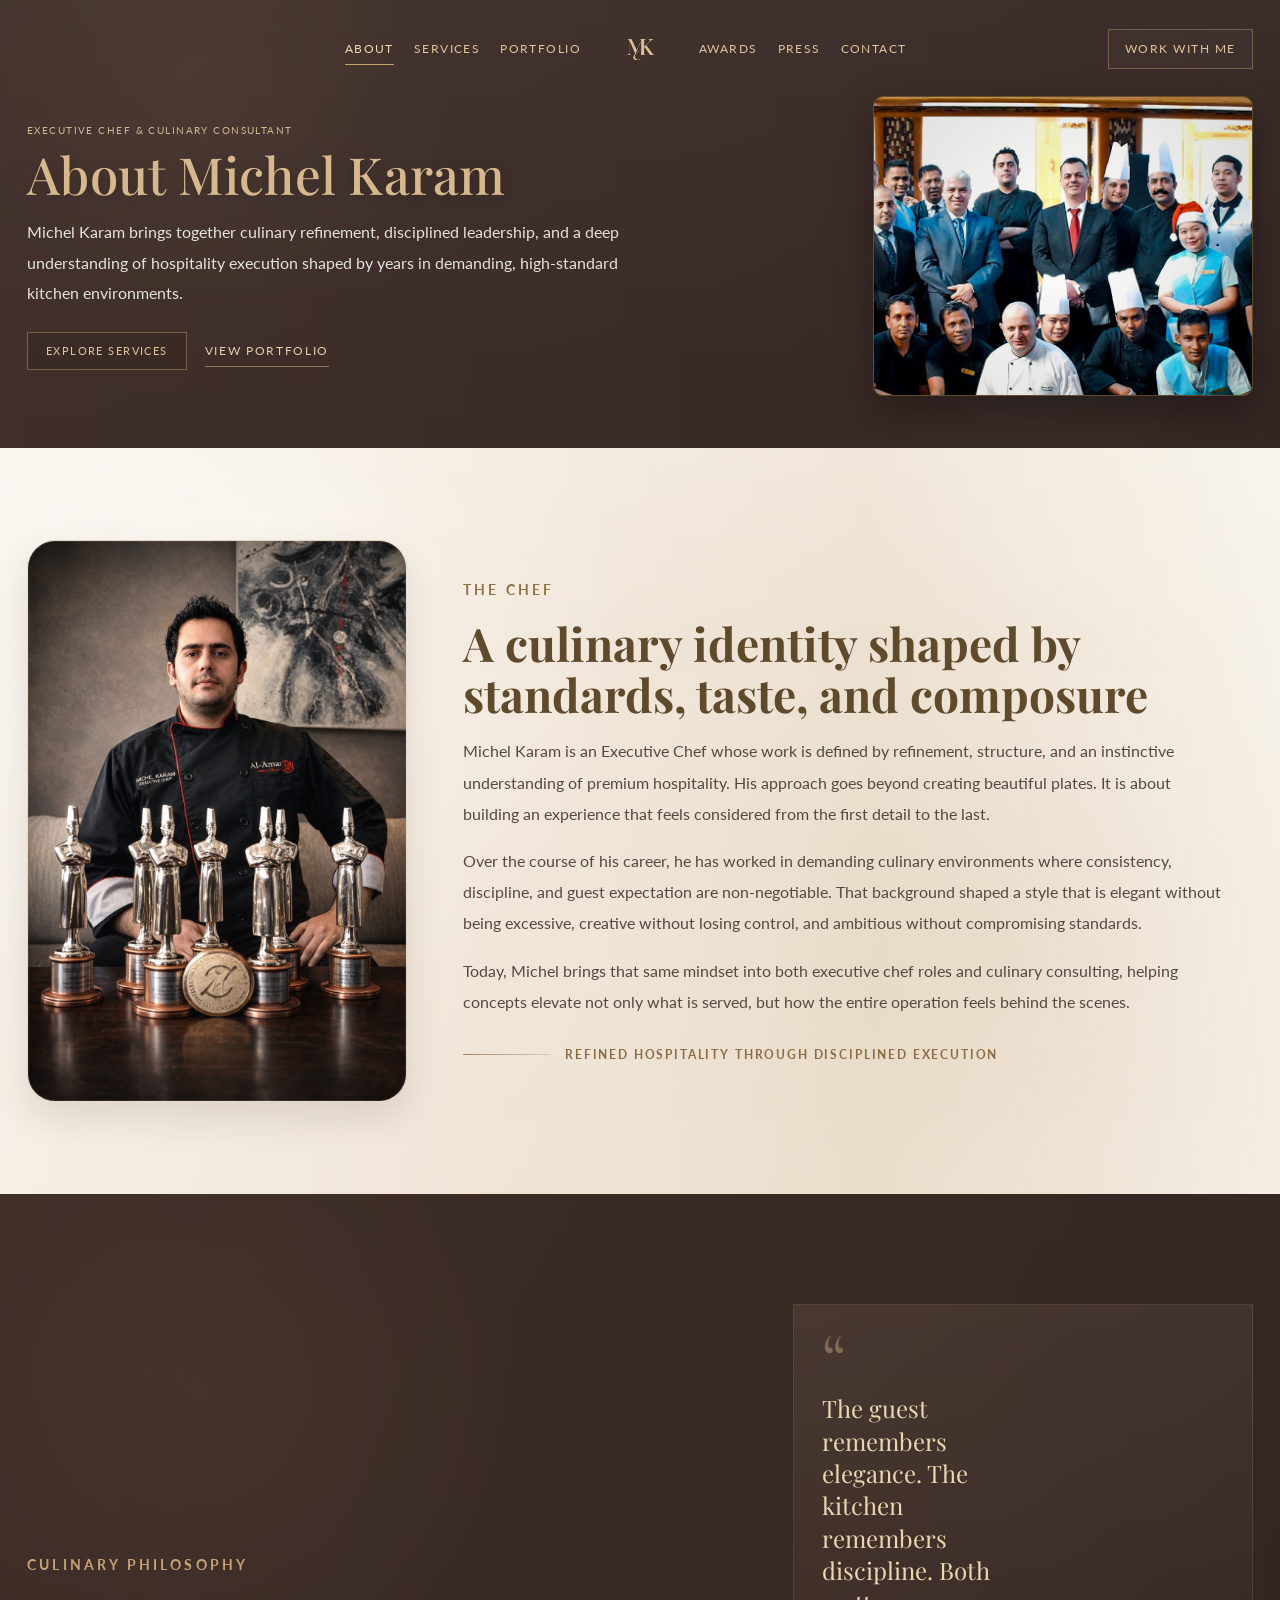
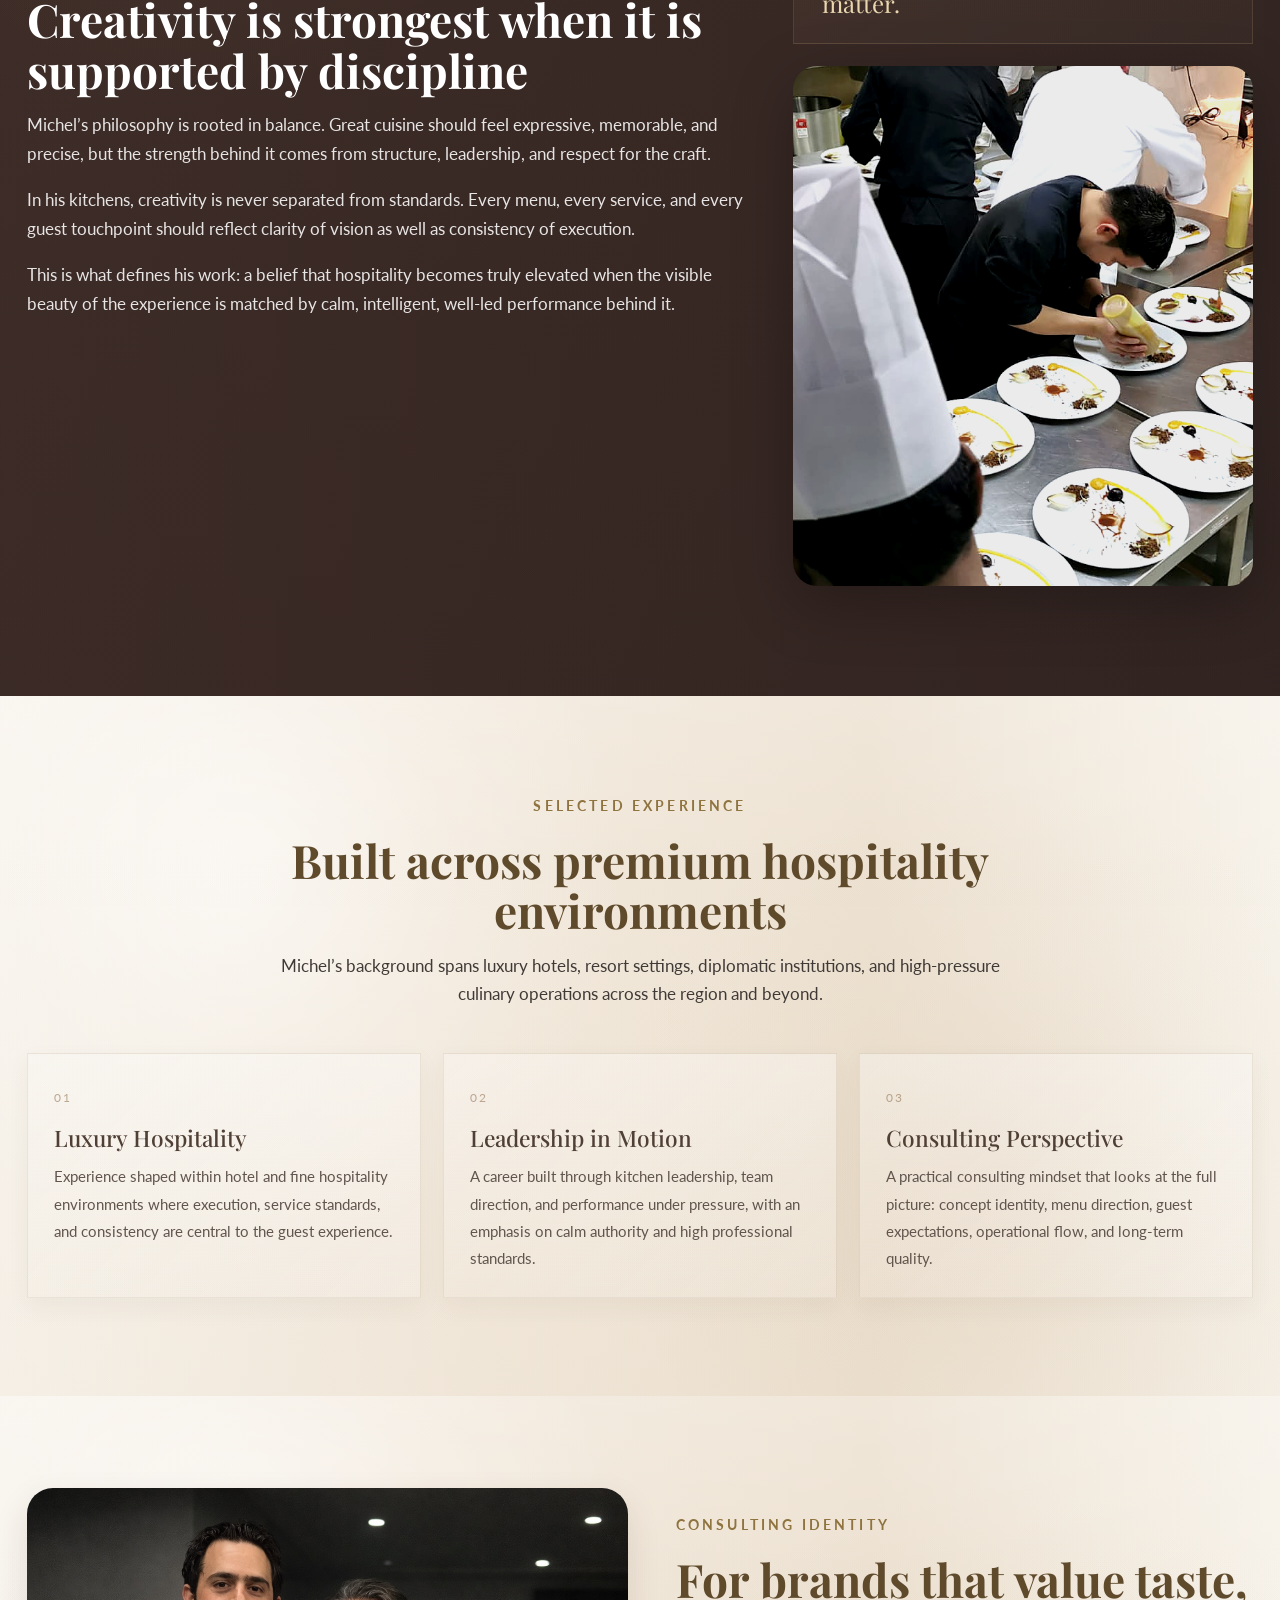
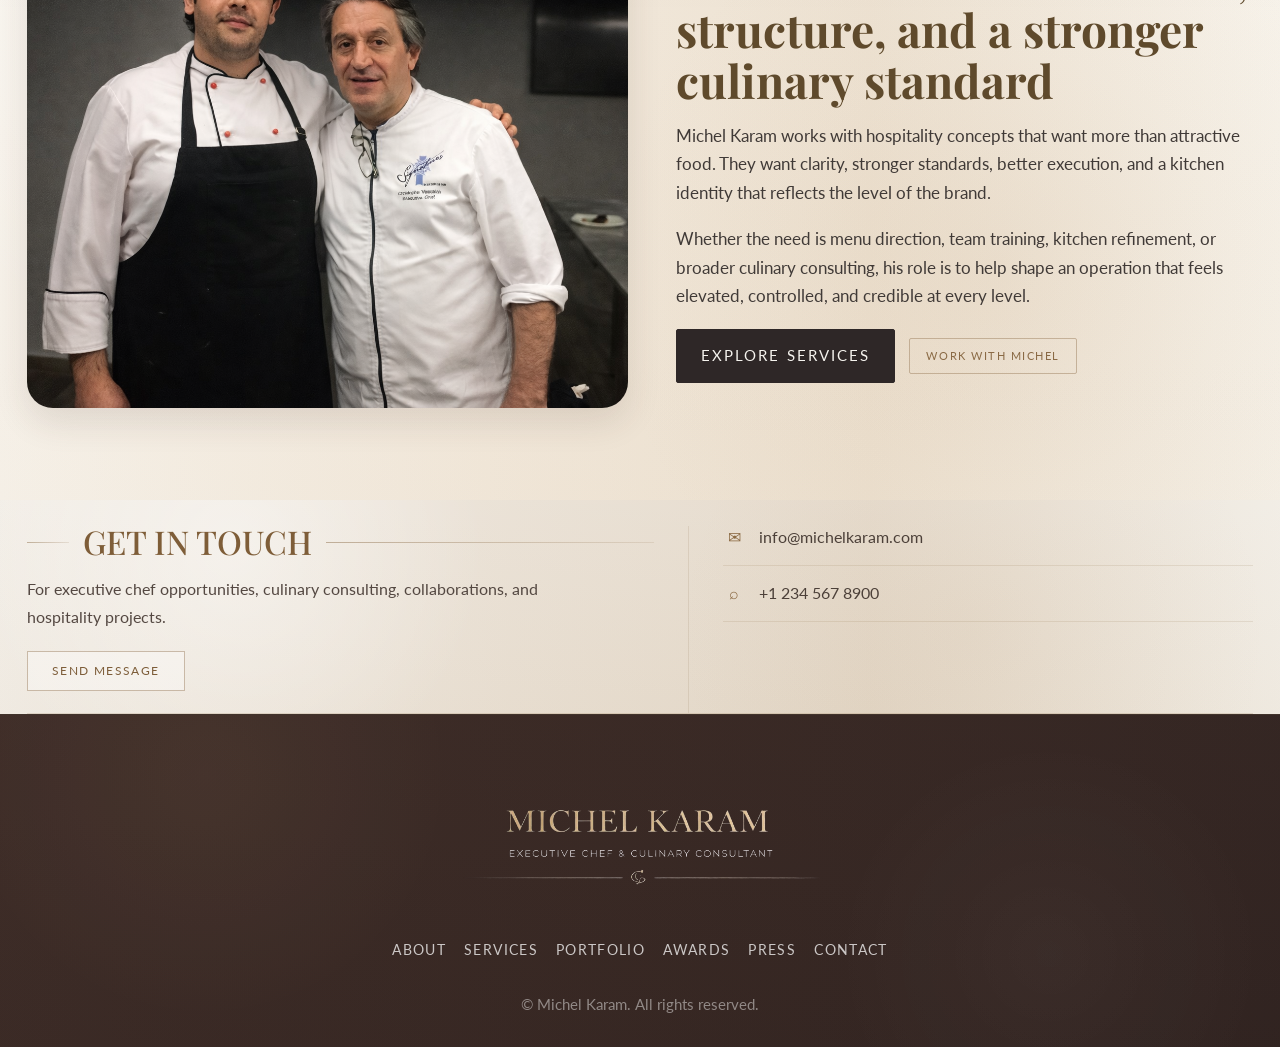
==== about.html @ 53104635 "Update about.html" ====
<!DOCTYPE html>
<html lang="en">
<head>
  <meta charset="UTF-8" />
  <meta name="viewport" content="width=device-width, initial-scale=1.0" />

  <title>About Michel Karam | Executive Chef & Culinary Consultant</title>
  <meta
    name="description"
    content="Discover Michel Karam’s culinary philosophy, leadership style, and consulting identity as an Executive Chef working across premium hospitality environments."
  />

  <!-- Fonts -->
  <link rel="preconnect" href="https://fonts.googleapis.com" />
  <link rel="preconnect" href="https://fonts.gstatic.com" crossorigin />
  <link
    href="https://fonts.googleapis.com/css2?family=Cormorant+Garamond:wght@400;500;600;700&family=Lato:wght@300;400;700&family=Playfair+Display:wght@500;600;700;800&display=swap"
    rel="stylesheet"
  />

  <link rel="stylesheet" href="style.css" />
</head>
<body>
  <section class="about-hero">
  <header class="hero-header">
    <div class="container hero-header-inner">

      <div class="hero-nav-center">
        <nav class="hero-nav hero-nav-left">
          <a href="about.html" aria-current="page">About</a>
          <a href="services.html">Services</a>
          <a href="portfolio.html">Portfolio</a>
        </nav>

        <a href="index.html" class="hero-brand">
          <img src="assets/Logo/mk-monogram.png" alt="Michel Karam">
        </a>

        <nav class="hero-nav hero-nav-right">
          <a href="awards.html">Awards</a>
          <a href="press.html">Press</a>
          <a href="contact.html">Contact</a>
        </nav>
      </div>

      <a href="contact.html" class="hero-top-cta">Work With Me</a>

    </div>
  </header>

  <div class="container about-hero-grid">

    <div class="about-hero-text">
      <p class="hero-kicker">Executive Chef & Culinary Consultant</p>

      <h1>About Michel Karam</h1>

      <p class="about-hero-description">
        Michel Karam brings together culinary refinement, disciplined leadership,
        and a deep understanding of hospitality execution shaped by years in
        demanding, high-standard kitchen environments.
      </p>

      <div class="about-hero-actions">
        <a href="services.html" class="hero-outline-btn">Explore Services</a>
        <a href="portfolio.html" class="hero-text-link">View Portfolio</a>
      </div>
    </div>

    <div class="about-hero-image">
      <img src="assets/Chef/michel-karam-culinary-brigade-leadership.png" alt="Michel Karam with culinary team">
    </div>

  </div>
</section>
  <main>
    <!-- STORY -->
    <section class="section section-paper about-story-section">
      <div class="container">
        <div class="about-story-grid">
          <div class="about-story-media reveal">
            <div class="about-story-image-frame">
              <img
                src="assets/Chef/michel-karam-executive-chef-awards-portrait.png"
                alt="Michel Karam portrait"
              />
            </div>
          </div>

          <div class="about-story-content reveal">
            <p class="eyebrow eyebrow-dark">The Chef</p>
            <h2 class="section-title section-title-dark">
              A culinary identity shaped by standards, taste, and composure
            </h2>

            <p class="about-story-text">
              Michel Karam is an Executive Chef whose work is defined by refinement,
              structure, and an instinctive understanding of premium hospitality.
              His approach goes beyond creating beautiful plates. It is about building
              an experience that feels considered from the first detail to the last.
            </p>

            <p class="about-story-text">
              Over the course of his career, he has worked in demanding culinary
              environments where consistency, discipline, and guest expectation are
              non-negotiable. That background shaped a style that is elegant without
              being excessive, creative without losing control, and ambitious without
              compromising standards.
            </p>

            <p class="about-story-text">
              Today, Michel brings that same mindset into both executive chef roles
              and culinary consulting, helping concepts elevate not only what is served,
              but how the entire operation feels behind the scenes.
            </p>

            <div class="about-story-signature">
              <span></span>
              <p>Refined hospitality through disciplined execution</p>
            </div>
          </div>
        </div>
      </div>
    </section>

    <!-- PHILOSOPHY -->
    <section class="section section-stone philosophy-section">
      <div class="container">
        <div class="philosophy-grid">
          <div class="philosophy-copy reveal">
            <p class="eyebrow">Culinary Philosophy</p>
            <h2 class="section-title">Creativity is strongest when it is supported by discipline</h2>

            <p class="section-text">
              Michel’s philosophy is rooted in balance. Great cuisine should feel expressive,
              memorable, and precise, but the strength behind it comes from structure,
              leadership, and respect for the craft.
            </p>

            <p class="section-text">
              In his kitchens, creativity is never separated from standards. Every menu,
              every service, and every guest touchpoint should reflect clarity of vision
              as well as consistency of execution.
            </p>

            <p class="section-text">
              This is what defines his work: a belief that hospitality becomes truly elevated
              when the visible beauty of the experience is matched by calm, intelligent,
              well-led performance behind it.
            </p>
          </div>

          <div class="philosophy-aside reveal">
            <div class="philosophy-quote-card">
              <p class="philosophy-quote-mark">“</p>
              <p class="philosophy-quote-text">
                The guest remembers elegance. The kitchen remembers discipline. Both matter.
              </p>
            </div>

            <div class="philosophy-image-stack">
              <div class="philosophy-image-large">
                <img
                  src="assets/Live_Stations/michel-karam-kitchen-plating-team.png"
                  alt="Michel Karam working in a professional kitchen"
                />
              </div>
            </div>
          </div>
        </div>
      </div>
    </section>

    <!-- SELECTED EXPERIENCE -->
    <section class="section section-paper strengths-section">
      <div class="container">
        <div class="section-heading center reveal">
          <p class="eyebrow eyebrow-dark">Selected Experience</p>
          <h2 class="section-title section-title-dark">Built across premium hospitality environments</h2>
          <p class="section-text section-text-dark strengths-intro">
            Michel’s background spans luxury hotels, resort settings, diplomatic institutions,
            and high-pressure culinary operations across the region and beyond.
          </p>
        </div>

        <div class="strengths-grid">
          <article class="strength-card reveal">
            <span class="strength-number">01</span>
            <h3>Luxury Hospitality</h3>
            <p>
              Experience shaped within hotel and fine hospitality environments where execution,
              service standards, and consistency are central to the guest experience.
            </p>
          </article>

          <article class="strength-card reveal">
            <span class="strength-number">02</span>
            <h3>Leadership in Motion</h3>
            <p>
              A career built through kitchen leadership, team direction, and performance under
              pressure, with an emphasis on calm authority and high professional standards.
            </p>
          </article>

          <article class="strength-card reveal">
            <span class="strength-number">03</span>
            <h3>Consulting Perspective</h3>
            <p>
              A practical consulting mindset that looks at the full picture: concept identity,
              menu direction, guest expectations, operational flow, and long-term quality.
            </p>
          </article>
        </div>
      </div>
    </section>

    <!-- CLOSING -->
    <section class="section section-paper about-closing-section">
      <div class="container">
        <div class="about-closing-grid">
          <div class="about-closing-image reveal">
            <img
              src="assets/Chef/michel-karam-chef-collaboration-kitchen.png"
              alt="Michel Karam in a professional kitchen environment"
            />
          </div>

          <div class="about-closing-copy reveal">
            <p class="eyebrow eyebrow-dark">Consulting Identity</p>
            <h2 class="section-title section-title-dark">
              For brands that value taste, structure, and a stronger culinary standard
            </h2>

            <p class="section-text section-text-dark">
              Michel Karam works with hospitality concepts that want more than attractive food.
              They want clarity, stronger standards, better execution, and a kitchen identity
              that reflects the level of the brand.
            </p>

            <p class="section-text section-text-dark">
              Whether the need is menu direction, team training, kitchen refinement, or broader
              culinary consulting, his role is to help shape an operation that feels elevated,
              controlled, and credible at every level.
            </p>

            <div class="about-closing-actions">
              <a href="services.html" class="btn btn-dark">Explore Services</a>
              <a href="contact.html" class="btn btn-light-outline">Work With Michel</a>
            </div>
          </div>
        </div>
      </div>
    </section>

    <!-- CONTACT BAND -->
    <section class="section contact-mockup-band">
      <div class="container">
        <div class="contact-mockup-panel">
          <div class="contact-mockup-top">
            <div class="contact-mockup-left reveal">
              <div class="contact-mockup-heading">
                <span class="contact-mockup-line short"></span>
                <h2>Get in Touch</h2>
                <span class="contact-mockup-line long"></span>
              </div>

              <p class="contact-mockup-text">
                For executive chef opportunities, culinary consulting, collaborations,
                and hospitality projects.
              </p>

              <a href="contact.html" class="contact-mockup-button">Send Message</a>
            </div>

            <div class="contact-mockup-right reveal">
              <div class="contact-mockup-info-row">
                <span class="contact-mockup-icon">✉</span>
                <a href="mailto:info@michelkaram.com">info@michelkaram.com</a>
              </div>

              <div class="contact-mockup-info-row">
                <span class="contact-mockup-icon">⌕</span>
                <a href="tel:+12345678900">+1 234 567 8900</a>
              </div>
            </div>
          </div>
        </div>
      </div>
    </section>
  </main>

  <footer class="site-footer">
    <div class="container footer-inner">
      <div class="footer-brand">
        <img src="assets/Logo/michel-karam-hero-logo.png" alt="Michel Karam logo" />
      </div>

      <div class="footer-links">
        <a href="about.html">About</a>
        <a href="services.html">Services</a>
        <a href="portfolio.html">Portfolio</a>
        <a href="awards.html">Awards</a>
        <a href="press.html">Press</a>
        <a href="contact.html">Contact</a>
      </div>

      <p class="footer-copy">© Michel Karam. All rights reserved.</p>
    </div>
  </footer>

  <script src="script.js"></script>
</body>
</html>
---- style.css ----
:root {
  --charcoal: #2d2321;
  --charcoal-2: #372a27;
  --charcoal-3: #41312d;
  --gold: #c8a172;
  --gold-deep: #b58c5d;
  --gold-soft: rgba(200, 161, 114, 0.16);
  --ivory: #f5f3ee;
  --ivory-deep: #ece7de;
  --ivory-warm: #efe6d8;
  --ivory-shadow: #e3d6c3;
  --text-light: rgba(255, 255, 255, 0.88);
  --text-muted: rgba(255, 255, 255, 0.68);
  --text-dark: #403a37;
  --text-dark-soft: #5f524b;
  --line-light: rgba(255, 255, 255, 0.12);
  --line-dark: rgba(40, 32, 28, 0.12);

  --font-heading: "Playfair Display", serif;
  --font-body: "Lato", sans-serif;
  --font-accent: "Cormorant Garamond", serif;

  --container: 1240px;
  --radius-lg: 30px;
  --radius-md: 20px;
  --radius-sm: 12px;

  --shadow-soft: 0 12px 34px rgba(0, 0, 0, 0.16);
  --shadow-deep: 0 18px 60px rgba(0, 0, 0, 0.28);

  --transition: 0.32s ease;
}

* {
  margin: 0;
  padding: 0;
  box-sizing: border-box;
}

html {
  scroll-behavior: smooth;
}

body {
  background: var(--charcoal);
  color: #fff;
  font-family: var(--font-body);
  line-height: 1.7;
  overflow-x: hidden;
}

img {
  display: block;
  max-width: 100%;
}

a {
  text-decoration: none;
  color: inherit;
}

button,
input,
textarea {
  font: inherit;
}

.container {
  width: min(100% - 54px, var(--container));
  margin: 0 auto;
}

/* ---------- HERO ---------- */

.hero-shell {
  position: relative;
  height: 405px;
  min-height: 405px;
  max-height: 405px;
  overflow: hidden;
  background:
    linear-gradient(
      180deg,
      rgba(74, 55, 49, 0.14) 0%,
      rgba(45, 33, 31, 0.10) 100%
    ),
    linear-gradient(
      90deg,
      rgba(65, 46, 40, 0.78) 0%,
      rgba(58, 41, 36, 0.82) 50%,
      rgba(50, 36, 33, 0.86) 100%
    ),
    url("assets/Backgrounds/stone-texture.jpg") center/cover no-repeat;
}

.hero-shell::before {
  content: "";
  position: absolute;
  inset: 0;
  background:
    radial-gradient(circle at 16% 18%, rgba(200, 161, 114, 0.06), transparent 22%),
    radial-gradient(circle at 82% 72%, rgba(255, 255, 255, 0.03), transparent 20%);
  mix-blend-mode: screen;
  pointer-events: none;
  z-index: 0;
}

.hero-shell-overlay {
  position: absolute;
  inset: 0;
  z-index: 2;
  background:
    linear-gradient(
      90deg,
      rgba(45, 33, 31, 0.26) 0%,
      rgba(45, 33, 31, 0.18) 22%,
      rgba(45, 33, 31, 0.10) 42%,
      rgba(45, 33, 31, 0.04) 68%,
      rgba(45, 33, 31, 0) 100%
    );
  pointer-events: none;
}
.hero-header {
  position: relative;
  z-index: 5;
  padding-top: 10px;
}

.hero-header-inner {
  position: relative;
  min-height: 58px;
  display: flex;
  align-items: center;
  justify-content: center;
}

.hero-nav-center {
  display: grid;
  grid-template-columns: 1fr auto 1fr;
  align-items: center;
  gap: 24px;
  width: min(100%, 690px);
  margin: 0 auto;
}

.hero-nav {
  display: flex;
  align-items: center;
  gap: 20px;
}

.hero-nav-left {
  justify-content: flex-end;
}

.hero-nav-right {
  justify-content: flex-start;
}

.hero-nav a {
  color: #e1c39a;
  text-transform: uppercase;
  letter-spacing: 0.12em;
  font-size: 0.74rem;
  position: relative;
  transition: var(--transition);
  white-space: nowrap;
}

.hero-nav a::after {
  content: "";
  position: absolute;
  left: 0;
  bottom: -6px;
  width: 0;
  height: 1px;
  background: var(--gold);
  transition: var(--transition);
}

.hero-nav a:hover {
  color: #f0d8b0;
}

.hero-nav a:hover::after {
  width: 100%;
}

.hero-brand {
  width: 70px;
  display: flex;
  align-items: center;
  justify-content: center;
}

.hero-brand img {
  max-height: 47px;
  width: auto;
  object-fit: contain;
  filter: brightness(1.06);
}

.hero-top-cta {
  position: absolute;
  right: 0;
  top: 50%;
  transform: translateY(-50%);
  color: #e1c39a;
  border: 1px solid rgba(200, 161, 114, 0.42);
  padding: 9px 16px;
  text-transform: uppercase;
  letter-spacing: 0.13em;
  font-size: 0.74rem;
  transition: var(--transition);
  background: rgba(255, 255, 255, 0.02);
}

.hero-top-cta:hover {
  background: rgba(200, 161, 114, 0.08);
  border-color: rgba(200, 161, 114, 0.72);
}

.hero-mobile-toggle {
  display: none;
  position: absolute;
  right: 0;
  top: 50%;
  transform: translateY(-50%);
  flex-direction: column;
  gap: 5px;
  background: transparent;
  border: 0;
  cursor: pointer;
}

.hero-mobile-toggle span {
  width: 26px;
  height: 2px;
  background: var(--ivory);
  display: block;
  transition: var(--transition);
}

.mobile-hero-nav {
  display: none;
}

.hero-stage {
  position: relative;
  z-index: 4;
  height: calc(405px - 68px);
  display: grid;
  grid-template-columns: 44% 56%;
  align-items: center;
  gap: 0;
}

.hero-text-block {
  max-width: 450px;
  align-self: center;
  position: relative;
  z-index: 5;
  margin-top: -4px;
}

.hero-kicker {
  color: rgba(225, 195, 154, 0.92);
  text-transform: uppercase;
  letter-spacing: 0.14em;
  font-size: 0.64rem;
  margin-bottom: 10px;
}

.hero-text-block h1 {
  font-family: var(--font-heading);
  font-weight: 500;
  font-size: clamp(2rem, 2.65vw, 3.12rem);
  line-height: 1.03;
  letter-spacing: 0.005em;
  color: #d6b88c;
  margin-bottom: 20px;
  text-shadow: 0 2px 12px rgba(0, 0, 0, 0.18);
}

.hero-outline-btn {
  display: inline-flex;
  align-items: center;
  justify-content: center;
  min-height: 38px;
  padding: 0 18px;
  border: 1px solid rgba(200, 161, 114, 0.45);
  color: #e1c39a;
  background: rgba(24, 20, 20, 0.12);
  text-transform: uppercase;
  letter-spacing: 0.13em;
  font-size: 0.68rem;
  transition: var(--transition);
}

.hero-outline-btn:hover {
  background: rgba(200, 161, 114, 0.08);
  border-color: rgba(200, 161, 114, 0.72);
  transform: translateY(-1px);
}

.hero-image-side {
  position: relative;
  height: 100%;
  overflow: hidden;
  z-index: 1;
  background: transparent;
}

.hero-figure {
  position: absolute;
  right: -10px;
  bottom: -6px;
  width: 100%;
  height: 100%;
  background: url("assets/Chef/michel-karam-culinary-demonstration.png") no-repeat right bottom / auto 86%;
  filter: saturate(0.82) brightness(0.90) contrast(1.02);
  z-index: 1;
}

.hero-figure::before {
  content: "";
  position: absolute;
  inset: 0;
  background: url("assets/Backgrounds/stone-texture.jpg") center/cover no-repeat;
  opacity: 0.08;
  mix-blend-mode: soft-light;
  pointer-events: none;
}

.hero-figure::after {
  content: "";
  position: absolute;
  inset: 0;
  background: radial-gradient(circle at 70% 20%, rgba(255, 222, 178, 0.03), transparent 14%);
  pointer-events: none;
}

/* ---------- SHARED SECTION BACKGROUNDS ---------- */

.section-stone,
.site-footer {
  background:
    linear-gradient(
      180deg,
      rgba(74, 55, 49, 0.14) 0%,
      rgba(45, 33, 31, 0.10) 100%
    ),
    linear-gradient(
      90deg,
      rgba(65, 46, 40, 0.78) 0%,
      rgba(58, 41, 36, 0.82) 50%,
      rgba(50, 36, 33, 0.86) 100%
    ),
    url("assets/Backgrounds/stone-texture.jpg") center/cover no-repeat;
  position: relative;
  background-repeat: no-repeat;
}

.section-stone::before,
.site-footer::before {
  content: "";
  position: absolute;
  inset: 0;
  background:
    radial-gradient(circle at 16% 18%, rgba(200, 161, 114, 0.06), transparent 22%),
    radial-gradient(circle at 82% 72%, rgba(255, 255, 255, 0.03), transparent 20%);
  mix-blend-mode: screen;
  pointer-events: none;
}

.section-paper {
  position: relative;
  color: var(--charcoal);
  background:
    linear-gradient(
      90deg,
      #f7f2ea 0%,
      #f1e7d9 38%,
      #ece0cf 68%,
      #f6f1e8 100%
    );
}

.section-paper::before {
  content: "";
  position: absolute;
  inset: 0;
  pointer-events: none;
  background:
    radial-gradient(circle at 18% 24%, rgba(255,255,255,0.55) 0%, rgba(255,255,255,0.18) 18%, transparent 34%),
    radial-gradient(circle at 78% 68%, rgba(181,140,93,0.10) 0%, rgba(181,140,93,0.03) 20%, transparent 36%),
    linear-gradient(
      180deg,
      rgba(255,255,255,0.22) 0%,
      rgba(255,255,255,0.08) 24%,
      rgba(227,214,195,0.10) 100%
    );
  z-index: 0;
}

.section-paper::after {
  content: "";
  position: absolute;
  inset: 0;
  pointer-events: none;
  z-index: 0;
  opacity: 0.35;
  background-image:
    radial-gradient(rgba(120, 96, 70, 0.10) 0.55px, transparent 0.7px),
    radial-gradient(rgba(255,255,255,0.22) 0.45px, transparent 0.6px),
    linear-gradient(rgba(255,255,255,0.04), rgba(255,255,255,0.02));
  background-size:
    8px 8px,
    13px 13px,
    100% 100%;
  background-position:
    0 0,
    4px 5px,
    0 0;
  mix-blend-mode: multiply;
}

/* ---------- GENERAL SECTION STYLES ---------- */

.section {
  padding: 110px 0;
  position: relative;
}

.section > .container {
  position: relative;
  z-index: 1;
}

.section-heading {
  max-width: 900px;
  margin-bottom: 44px;
}

.section-heading.center {
  text-align: center;
  margin-inline: auto;
}

.eyebrow,
.eyebrow-dark {
  font-size: 0.9rem;
  text-transform: uppercase;
  letter-spacing: 0.22em;
  margin-bottom: 16px;
  font-weight: 700;
}

.eyebrow {
  color: var(--gold);
}

.eyebrow-dark {
  color: #8f7440;
}

.section-title {
  font-family: var(--font-heading);
  font-size: clamp(2.1rem, 3.6vw, 3.7rem);
  line-height: 1.1;
  margin-bottom: 16px;
}

.section-title-dark {
  color: #5f4a2c;
}

.section-text {
  font-size: 1.05rem;
  color: var(--text-light);
  margin-bottom: 18px;
}

.section-text-dark {
  color: var(--text-dark);
}

/* ---------- ABOUT PREVIEW ---------- */

.about-preview-section {
  padding-top: 34px;
  padding-bottom: 34px;
}

.about-preview-wrap {
  display: grid;
  grid-template-columns: 190px minmax(0, 1fr) 180px;
  align-items: center;
  gap: 28px;
  min-height: 210px;
}

.about-preview-image {
  display: flex;
  justify-content: center;
  align-items: center;
}

.portrait-circle {
  width: 150px;
  height: 150px;
  border-radius: 50%;
  overflow: hidden;
  border: 3px solid rgba(181, 140, 93, 0.45);
  box-shadow: 0 8px 24px rgba(77, 55, 47, 0.08);
  background: #d8c6af;
}

.portrait-circle img {
  width: 100%;
  height: 100%;
  object-fit: cover;
}

.about-preview-content {
  max-width: 100%;
}

.about-preview-content .eyebrow {
  display: none;
}

.about-title {
  font-family: var(--font-heading);
  font-weight: 500;
  font-size: 2rem;
  line-height: 1.08;
  color: #8e6a3f;
  margin-bottom: 14px;
}

.about-copy {
  max-width: 640px;
  color: var(--text-dark-soft);
  font-size: 0.95rem;
  line-height: 1.9;
  margin-bottom: 8px;
}

.about-preview-bottom {
  margin-top: 18px;
}

.about-preview-accent {
  display: flex;
  align-items: flex-end;
  justify-content: center;
  min-height: 100%;
}

.about-signature-line {
  position: relative;
  width: 130px;
  height: 52px;
}

.about-signature-line::before,
.about-signature-line::after {
  content: "";
  position: absolute;
  left: 0;
  right: 0;
  border-bottom: 2px solid rgba(181, 140, 93, 0.7);
  border-radius: 50%;
}

.about-signature-line::before {
  top: 18px;
  transform: rotate(-8deg);
}

.about-signature-line::after {
  top: 26px;
  width: 80%;
  left: 20%;
  transform: rotate(4deg);
}

/* ---------- BUTTONS ---------- */

.btn {
  display: inline-flex;
  align-items: center;
  justify-content: center;
  min-height: 54px;
  padding: 0 24px;
  border-radius: 2px;
  font-size: 0.94rem;
  text-transform: uppercase;
  letter-spacing: 0.14em;
  transition: var(--transition);
  border: 1px solid transparent;
}

.btn-gold {
  background: transparent;
  border-color: rgba(200, 161, 114, 0.6);
  color: #ecd8ae;
}

.btn-gold:hover {
  background: rgba(200, 161, 114, 0.1);
  transform: translateY(-2px);
}

.btn-dark {
  background: #2e2727;
  color: var(--ivory);
  border-color: #2e2727;
}

.btn-dark:hover {
  background: #3a3232;
}

.btn-light-outline {
  min-height: 36px;
  padding: 0 16px;
  background: transparent;
  color: #8a6a45;
  border-color: rgba(138, 106, 69, 0.4);
  font-size: 0.68rem;
  letter-spacing: 0.14em;
}

.btn-light-outline:hover {
  background: rgba(123, 96, 48, 0.06);
}

/* ---------- SERVICES SHOWCASE ---------- */

.services-showcase {
  padding-top: 38px;
  padding-bottom: 38px;
}

.services-heading {
  display: grid;
  grid-template-columns: 1fr auto 1fr;
  align-items: center;
  gap: 22px;
  margin-bottom: 26px;
}

.services-heading h2 {
  font-family: var(--font-heading);
  font-weight: 500;
  font-size: 2rem;
  line-height: 1;
  color: #d4b184;
  text-align: center;
}

.services-line {
  height: 1px;
  background: linear-gradient(
    90deg,
    rgba(200, 161, 114, 0) 0%,
    rgba(200, 161, 114, 0.38) 28%,
    rgba(200, 161, 114, 0.18) 100%
  );
}

.services-heading .services-line:last-child {
  background: linear-gradient(
    90deg,
    rgba(200, 161, 114, 0.18) 0%,
    rgba(200, 161, 114, 0.38) 72%,
    rgba(200, 161, 114, 0) 100%
  );
}

.services-showcase-grid {
  display: grid;
  grid-template-columns: repeat(4, 1fr);
  gap: 0;
  align-items: stretch;
}

.service-showcase-card {
  padding: 18px 24px 12px;
  text-align: center;
  position: relative;
}

.service-showcase-card:not(:last-child)::after {
  content: "";
  position: absolute;
  top: 8px;
  right: 0;
  width: 1px;
  height: calc(100% - 16px);
  background: linear-gradient(
    180deg,
    rgba(200, 161, 114, 0) 0%,
    rgba(200, 161, 114, 0.24) 20%,
    rgba(200, 161, 114, 0.24) 80%,
    rgba(200, 161, 114, 0) 100%
  );
}

.service-showcase-icon {
  font-size: 2rem;
  line-height: 1;
  color: #d8b688;
  margin-bottom: 14px;
  font-family: var(--font-accent);
}

.service-showcase-card h3 {
  font-family: var(--font-heading);
  font-weight: 500;
  font-size: 1.1rem;
  line-height: 1.2;
  color: #dec094;
  text-transform: uppercase;
  letter-spacing: 0.03em;
  margin-bottom: 10px;
}

.service-showcase-card p {
  max-width: 235px;
  margin: 0 auto;
  color: rgba(245, 236, 224, 0.86);
  font-size: 0.9rem;
  line-height: 1.55;
}

/* ---------- HIGHLIGHTS SHOWCASE ---------- */

.highlights-showcase {
  padding-top: 34px;
  padding-bottom: 34px;
}

.highlights-heading {
  display: grid;
  grid-template-columns: 1fr auto 1fr;
  align-items: center;
  gap: 22px;
  margin-bottom: 22px;
}

.highlights-heading h2 {
  font-family: var(--font-heading);
  font-weight: 500;
  font-size: 2.05rem;
  line-height: 1;
  color: #4e3d34;
  text-align: center;
}

.highlights-line {
  height: 1px;
  background: linear-gradient(
    90deg,
    rgba(138, 106, 69, 0) 0%,
    rgba(138, 106, 69, 0.32) 30%,
    rgba(138, 106, 69, 0.14) 100%
  );
}

.highlights-heading .highlights-line:last-child {
  background: linear-gradient(
    90deg,
    rgba(138, 106, 69, 0.14) 0%,
    rgba(138, 106, 69, 0.32) 70%,
    rgba(138, 106, 69, 0) 100%
  );
}

.highlights-grid {
  display: grid;
  grid-template-columns: repeat(3, 1fr);
  gap: 18px;
  align-items: stretch;
}

.highlight-card {
  display: block;
  overflow: hidden;
  background: rgba(255, 255, 255, 0.35);
  box-shadow: 0 3px 10px rgba(77, 55, 47, 0.06);
  transition: transform 0.28s ease;
}

.highlight-card:hover {
  transform: translateY(-2px);
}

.highlight-card img {
  width: 100%;
  height: 170px;
  object-fit: cover;
  display: block;
}

.highlights-cta {
  margin-top: 12px;
  display: flex;
  justify-content: center;
}

.highlights-cta .btn-dark {
  min-height: 40px;
  padding: 0 34px;
  background: #3a2f2d;
  border-color: #3a2f2d;
  color: #ecd8ae;
  letter-spacing: 0.16em;
  font-size: 0.72rem;
}

.highlights-cta .btn-dark:hover {
  background: #4a3a35;
  border-color: #4a3a35;
}

/* ---------- RECOGNITION SHOWCASE ---------- */

.recognition-showcase {
  padding-top: 30px;
  padding-bottom: 34px;
}

.recognition-showcase-heading {
  display: grid;
  grid-template-columns: 1fr auto 1fr;
  align-items: center;
  gap: 22px;
  margin: 0 auto 18px;
  text-align: center;
}

.recognition-showcase-heading h2 {
  font-family: var(--font-heading);
  font-weight: 500;
  font-size: 2.05rem;
  line-height: 1;
  color: #e0c194;
  text-align: center;
}

.recognition-line {
  height: 1px;
  background: linear-gradient(
    90deg,
    rgba(200, 161, 114, 0) 0%,
    rgba(200, 161, 114, 0.32) 30%,
    rgba(200, 161, 114, 0.14) 100%
  );
}

.recognition-showcase-heading .recognition-line:last-child {
  background: linear-gradient(
    90deg,
    rgba(200, 161, 114, 0.14) 0%,
    rgba(200, 161, 114, 0.32) 70%,
    rgba(200, 161, 114, 0) 100%
  );
}

.recognition-showcase-grid {
  display: grid;
  grid-template-columns: repeat(2, 1fr);
  gap: 18px;
  align-items: stretch;
}

.recognition-showcase-card {
  position: relative;
  min-height: 190px;
  padding: 26px 24px 22px;
  background:
    linear-gradient(
      180deg,
      rgba(255, 255, 255, 0.045) 0%,
      rgba(255, 255, 255, 0.015) 100%
    ),
    linear-gradient(
      135deg,
      rgba(200, 161, 114, 0.05) 0%,
      rgba(200, 161, 114, 0.015) 100%
    );
  border: 1px solid rgba(200, 161, 114, 0.16);
  display: flex;
  flex-direction: column;
  justify-content: space-between;
  overflow: hidden;
}

.recognition-showcase-card::before {
  content: "";
  position: absolute;
  inset: 0;
  background:
    radial-gradient(circle at 18% 18%, rgba(255,255,255,0.035), transparent 24%),
    linear-gradient(
      180deg,
      rgba(200,161,114,0.03) 0%,
      rgba(200,161,114,0) 42%
    );
  pointer-events: none;
}

.recognition-label {
  position: relative;
  z-index: 1;
  color: #d4b184;
  text-transform: uppercase;
  letter-spacing: 0.18em;
  font-size: 0.76rem;
  margin-bottom: 12px;
}

.recognition-showcase-card h3 {
  position: relative;
  z-index: 1;
  font-family: var(--font-heading);
  font-weight: 500;
  font-size: 1.42rem;
  line-height: 1.26;
  color: #ead7b0;
  max-width: 17ch;
  margin-bottom: 20px;
}

.recognition-button {
  position: relative;
  z-index: 1;
  display: inline-flex;
  align-items: center;
  justify-content: center;
  min-height: 40px;
  padding: 0 18px;
  width: fit-content;
  border: 1px solid rgba(200, 161, 114, 0.34);
  color: #ecd8ae;
  background: rgba(24, 20, 20, 0.14);
  text-transform: uppercase;
  letter-spacing: 0.14em;
  font-size: 0.68rem;
  transition: var(--transition);
}

.recognition-button:hover {
  background: rgba(200, 161, 114, 0.08);
  border-color: rgba(200, 161, 114, 0.62);
  transform: translateY(-1px);
}

/* ---------- CONTACT MOCKUP BAND ---------- */

.contact-mockup-band {
  padding-top: 0;
  padding-bottom: 0;
  background:
    linear-gradient(
      90deg,
      rgba(247, 242, 234, 0.97) 0%,
      rgba(241, 231, 217, 0.95) 40%,
      rgba(236, 224, 207, 0.95) 68%,
      rgba(246, 241, 232, 0.97) 100%
    );
  position: relative;
}

.contact-mockup-band::before {
  content: "";
  position: absolute;
  inset: 0;
  background:
    radial-gradient(circle at 18% 22%, rgba(255,255,255,0.42), transparent 24%),
    radial-gradient(circle at 76% 62%, rgba(181,140,93,0.08), transparent 30%),
    linear-gradient(
      180deg,
      rgba(255,255,255,0.14) 0%,
      rgba(227,214,195,0.08) 100%
    );
  pointer-events: none;
}

.contact-mockup-band::after {
  content: "";
  position: absolute;
  inset: 0;
  pointer-events: none;
  opacity: 0.22;
  background-image:
    radial-gradient(rgba(120, 96, 70, 0.10) 0.55px, transparent 0.7px),
    radial-gradient(rgba(255,255,255,0.18) 0.45px, transparent 0.6px);
  background-size: 8px 8px, 13px 13px;
  background-position: 0 0, 4px 5px;
  mix-blend-mode: multiply;
}

.contact-mockup-band .container {
  position: relative;
  z-index: 1;
}

.contact-mockup-panel {
  padding: 26px 0 0;
}

.contact-mockup-top {
  display: grid;
  grid-template-columns: 1.08fr 0.92fr;
  gap: 0;
  align-items: stretch;
  border-bottom: 1px solid rgba(138, 106, 69, 0.18);
}

.contact-mockup-left {
  padding: 0 34px 22px 0;
  border-right: 1px solid rgba(138, 106, 69, 0.14);
}

.contact-mockup-heading {
  display: grid;
  grid-template-columns: 42px auto 1fr;
  align-items: center;
  gap: 14px;
  margin-bottom: 16px;
}

.contact-mockup-heading h2 {
  font-family: var(--font-heading);
  font-weight: 500;
  font-size: 2.05rem;
  line-height: 1;
  color: #7e5d38;
  text-transform: uppercase;
}

.contact-mockup-line {
  height: 1px;
  background: linear-gradient(
    90deg,
    rgba(138, 106, 69, 0.48) 0%,
    rgba(138, 106, 69, 0.14) 100%
  );
}

.contact-mockup-line.short {
  width: 42px;
}

.contact-mockup-line.long {
  width: 100%;
}

.contact-mockup-text {
  max-width: 560px;
  color: #544842;
  font-size: 1rem;
  line-height: 1.75;
  margin-bottom: 20px;
}

.contact-mockup-button {
  display: inline-flex;
  align-items: center;
  justify-content: center;
  min-height: 40px;
  padding: 0 24px;
  border: 1px solid rgba(138, 106, 69, 0.42);
  background: rgba(255, 255, 255, 0.32);
  color: #7d5d39;
  text-transform: uppercase;
  letter-spacing: 0.12em;
  font-size: 0.72rem;
  transition: var(--transition);
}

.contact-mockup-button:hover {
  background: rgba(138, 106, 69, 0.06);
  border-color: rgba(138, 106, 69, 0.68);
  transform: translateY(-1px);
}

.contact-mockup-right {
  padding: 0 0 22px 34px;
  display: flex;
  flex-direction: column;
  justify-content: flex-start;
}

.contact-mockup-info-row {
  display: flex;
  align-items: center;
  gap: 14px;
  padding: 0 0 16px;
  margin-bottom: 16px;
  border-bottom: 1px solid rgba(138, 106, 69, 0.14);
}

.contact-mockup-icon {
  width: 22px;
  text-align: center;
  color: #8b6a43;
  font-size: 1rem;
  line-height: 1;
  flex: 0 0 22px;
}

.contact-mockup-info-row a {
  color: #4c4039;
  font-size: 1.02rem;
  line-height: 1.4;
}

.contact-mockup-socials {
  display: flex;
  align-items: center;
  gap: 0;
  padding-top: 4px;
}

.contact-mockup-socials a {
  min-width: 68px;
  height: 44px;
  display: inline-flex;
  align-items: center;
  justify-content: center;
  color: #7e5d38;
  font-family: var(--font-heading);
  font-size: 1.6rem;
  border-right: 1px solid rgba(138, 106, 69, 0.14);
  transition: var(--transition);
  text-transform: lowercase;
}

.contact-mockup-socials a:first-child {
  border-left: 1px solid rgba(138, 106, 69, 0.14);
}

.contact-mockup-socials a:hover {
  background: rgba(138, 106, 69, 0.05);
}

.contact-mockup-brand {
  text-align: center;
  padding: 16px 0 18px;
  border-top: 1px solid rgba(138, 106, 69, 0.12);
}

.contact-mockup-brand-title {
  font-family: var(--font-heading);
  font-weight: 500;
  font-size: 2.55rem;
  line-height: 1;
  color: #7a5935;
  margin-bottom: 8px;
}

.contact-mockup-brand-subtitle {
  text-transform: uppercase;
  letter-spacing: 0.16em;
  font-size: 0.82rem;
  color: #8f744f;
}

/* ---------- CONTACT LEGACY ---------- */

.section-contact-band {
  padding-top: 100px;
  padding-bottom: 100px;
}

.contact-band-grid {
  display: grid;
  grid-template-columns: 1.1fr 0.9fr;
  gap: 44px;
  align-items: start;
}

.contact-band-grid-light {
  align-items: center;
}

.contact-band-copy .section-title {
  max-width: 12ch;
}

.contact-band-info-light {
  padding-left: 10px;
}

.contact-info-card {
  padding: 20px 0;
  border-bottom: 1px solid rgba(200, 161, 114, 0.18);
}

.contact-info-card p {
  color: var(--gold);
  text-transform: uppercase;
  letter-spacing: 0.12em;
  font-size: 0.82rem;
  margin-bottom: 8px;
}

.contact-info-card a {
  color: var(--ivory);
  font-size: 1.08rem;
}

.contact-info-card-light {
  border-bottom: 1px solid rgba(95, 74, 44, 0.14);
}

.contact-info-card-light p {
  color: #8f7440;
}

.contact-info-card-light a {
  color: #403a37;
}

.contact-socials {
  display: flex;
  gap: 18px;
  flex-wrap: wrap;
  margin-top: 28px;
}

.contact-socials a {
  color: #e6d4b0;
  border-bottom: 1px solid rgba(230, 212, 176, 0.32);
  padding-bottom: 2px;
}

.contact-socials-light a {
  color: #6f5930;
  border-bottom: 1px solid rgba(111, 89, 48, 0.22);
}

/* ---------- FOOTER ---------- */

.site-footer {
  border-top: 1px solid rgba(200, 161, 114, 0.12);
  padding: 44px 0 30px;
  text-align: center;
}

.footer-inner {
  display: grid;
  gap: 22px;
  justify-items: center;
}

.footer-brand img {
  max-height: 150px;
  width: auto;
  object-fit: contain;
}

.footer-title {
  font-family: var(--font-heading);
  font-size: 3rem;
  color: #e8d9b5;
}

.footer-subtitle {
  text-transform: uppercase;
  letter-spacing: 0.18em;
  color: rgba(255, 255, 255, 0.72);
  font-size: 0.9rem;
}

.footer-links {
  display: flex;
  flex-wrap: wrap;
  justify-content: center;
  gap: 18px;
  margin-top: 8px;
}

.footer-links a {
  color: rgba(255, 255, 255, 0.74);
  text-transform: uppercase;
  letter-spacing: 0.1em;
  font-size: 0.85rem;
}

.footer-copy {
  color: rgba(255, 255, 255, 0.45);
  font-size: 0.92rem;
  margin-top: 8px;
}

/* ---------- REVEAL ---------- */

.reveal {
  opacity: 1;
  transform: translateY(0);
  transition: opacity 0.7s ease, transform 0.7s ease;
}

.reveal.hidden {
  opacity: 0;
  transform: translateY(32px);
}



/* ---------- ABOUT PAGE ---------- */

.hero-nav a[aria-current="page"],
.mobile-hero-nav a[aria-current="page"] {
  color: #f0d8b0;
}

.hero-nav a[aria-current="page"]::after {
  width: 100%;
}

.about-hero {
  position: relative;
  overflow: hidden;
  background:
    linear-gradient(
      90deg,
      rgba(65, 46, 40, 0.78) 0%,
      rgba(58, 41, 36, 0.82) 50%,
      rgba(50, 36, 33, 0.86) 100%
    ),
    linear-gradient(
      180deg,
      rgba(74, 55, 49, 0.14) 0%,
      rgba(45, 33, 31, 0.10) 100%
    ),
    url("assets/Backgrounds/stone-texture.jpg") center/cover no-repeat;
  padding-top: 10px;
  padding-bottom: 52px;
}

.about-hero::before {
  content: "";
  position: absolute;
  inset: 0;
  background:
    radial-gradient(circle at 16% 18%, rgba(200, 161, 114, 0.06), transparent 22%),
    radial-gradient(circle at 82% 72%, rgba(255, 255, 255, 0.03), transparent 20%),
    linear-gradient(
      180deg,
      rgba(255, 255, 255, 0.04) 0%,
      rgba(255, 255, 255, 0.01) 100%
    );
  mix-blend-mode: screen;
  pointer-events: none;
}

.about-hero .hero-header {
  position: relative;
  z-index: 5;
}

.about-hero-grid {
  position: relative;
  z-index: 4;
  display: grid;
  grid-template-columns: minmax(0, 1fr) 380px;
  align-items: center;
  gap: 42px;
  min-height: 300px;
  padding-top: 18px;
}

.about-hero-text {
  max-width: 620px;
}

.about-hero-text h1 {
  font-family: var(--font-heading);
  font-weight: 500;
  font-size: clamp(2.35rem, 4vw, 4rem);
  line-height: 0.98;
  letter-spacing: 0.005em;
  color: #d6b88c;
  margin-bottom: 18px;
  text-shadow: 0 2px 12px rgba(0, 0, 0, 0.18);
}

.about-hero-description {
  max-width: 620px;
  color: rgba(255, 255, 255, 0.86);
  font-size: 1rem;
  line-height: 1.9;
  margin-bottom: 24px;
}

.about-hero-actions {
  display: flex;
  align-items: center;
  gap: 18px;
  flex-wrap: wrap;
}

.hero-text-link {
  color: #e6cfaa;
  text-transform: uppercase;
  letter-spacing: 0.14em;
  font-size: 0.74rem;
  position: relative;
}

.hero-text-link::after {
  content: "";
  position: absolute;
  left: 0;
  bottom: -6px;
  width: 100%;
  height: 1px;
  background: rgba(230, 207, 170, 0.46);
}

.about-hero-image {
  display: flex;
  justify-content: flex-end;
}

.about-hero-image img {
  width: 100%;
  max-width: 380px;
  height: 300px;
  object-fit: cover;
  object-position: center;
  border-radius: 10px;
  border: 1px solid rgba(212, 175, 55, 0.25);
  box-shadow: 0 15px 40px rgba(0, 0, 0, 0.35);
}

.about-story-section {
  padding-top: 92px;
  padding-bottom: 92px;
}

.about-story-grid {
  display: grid;
  grid-template-columns: 380px minmax(0, 1fr);
  gap: 56px;
  align-items: center;
}

.about-story-image-frame {
  position: relative;
  overflow: hidden;
  border-radius: 28px;
  box-shadow: 0 16px 34px rgba(66, 45, 34, 0.12);
  background: linear-gradient(
    180deg,
    rgba(255, 255, 255, 0.26) 0%,
    rgba(232, 220, 205, 0.42) 100%
  );
  border: 1px solid rgba(138, 106, 69, 0.16);
}

.about-story-image-frame::before {
  content: "";
  position: absolute;
  inset: 0;
  border: 1px solid rgba(181, 140, 93, 0.16);
  border-radius: 28px;
  pointer-events: none;
}

.about-story-image-frame img {
  width: 100%;
  height: 560px;
  object-fit: cover;
}

.about-story-content {
  max-width: 760px;
}

.about-story-text {
  color: #554941;
  font-size: 1rem;
  line-height: 1.95;
  margin-bottom: 16px;
}

.about-story-signature {
  margin-top: 28px;
  display: flex;
  align-items: center;
  gap: 14px;
  flex-wrap: wrap;
}

.about-story-signature span {
  width: 88px;
  height: 1px;
  background: linear-gradient(
    90deg,
    rgba(138, 106, 69, 0.78) 0%,
    rgba(138, 106, 69, 0.18) 100%
  );
}

.about-story-signature p {
  color: #8c6c44;
  text-transform: uppercase;
  letter-spacing: 0.16em;
  font-size: 0.72rem;
  font-weight: 700;
}

.philosophy-section {
  overflow: hidden;
}

.philosophy-grid {
  display: grid;
  grid-template-columns: minmax(0, 1fr) 460px;
  gap: 48px;
  align-items: center;
}

.philosophy-copy {
  max-width: 740px;
}

.philosophy-aside {
  display: grid;
  gap: 22px;
}

.philosophy-quote-card {
  position: relative;
  padding: 28px 28px 24px;
  border: 1px solid rgba(200, 161, 114, 0.16);
  background:
    linear-gradient(
      180deg,
      rgba(255, 255, 255, 0.04) 0%,
      rgba(255, 255, 255, 0.01) 100%
    ),
    linear-gradient(
      135deg,
      rgba(200, 161, 114, 0.06) 0%,
      rgba(200, 161, 114, 0.015) 100%
    );
}

.philosophy-quote-mark {
  font-family: var(--font-accent);
  font-size: 4.4rem;
  line-height: 0.7;
  color: rgba(212, 177, 132, 0.42);
  margin-bottom: 10px;
}

.philosophy-quote-text {
  font-family: var(--font-heading);
  font-size: 1.5rem;
  line-height: 1.35;
  color: #ead7b0;
  max-width: 15ch;
}

.philosophy-image-large {
  overflow: hidden;
  border-radius: 24px;
  box-shadow: var(--shadow-deep);
}

.philosophy-image-large img {
  width: 100%;
  height: 520px;
  object-fit: cover;
  filter: saturate(0.88) brightness(0.92);
}

.strengths-section {
  padding-top: 98px;
  padding-bottom: 98px;
}

.strengths-intro {
  max-width: 760px;
  margin-inline: auto;
}

.strengths-grid {
  display: grid;
  grid-template-columns: repeat(3, 1fr);
  gap: 22px;
}

.strength-card {
  position: relative;
  min-height: 245px;
  padding: 28px 26px 24px;
  border: 1px solid rgba(138, 106, 69, 0.12);
  background:
    linear-gradient(
      180deg,
      rgba(255, 255, 255, 0.42) 0%,
      rgba(255, 255, 255, 0.18) 100%
    ),
    linear-gradient(
      135deg,
      rgba(181, 140, 93, 0.05) 0%,
      rgba(181, 140, 93, 0.01) 100%
    );
  box-shadow: 0 8px 22px rgba(77, 55, 47, 0.05);
}

.strength-number {
  display: inline-block;
  color: rgba(138, 106, 69, 0.55);
  text-transform: uppercase;
  letter-spacing: 0.18em;
  font-size: 0.72rem;
  margin-bottom: 16px;
}

.strength-card h3 {
  font-family: var(--font-heading);
  font-weight: 500;
  font-size: 1.42rem;
  line-height: 1.22;
  color: #4f3f35;
  margin-bottom: 12px;
}

.strength-card p {
  color: #61554d;
  font-size: 0.96rem;
  line-height: 1.78;
}

.about-closing-section {
  padding-top: 92px;
  padding-bottom: 92px;
}

.about-closing-grid {
  display: grid;
  grid-template-columns: 1.02fr 0.98fr;
  gap: 48px;
  align-items: center;
}

.about-closing-image {
  overflow: hidden;
  border-radius: 26px;
  box-shadow: 0 14px 34px rgba(66, 45, 34, 0.12);
}

.about-closing-image img {
  width: 100%;
  height: 520px;
  object-fit: cover;
}

.about-closing-copy {
  max-width: 620px;
}

.about-closing-actions {
  display: flex;
  align-items: center;
  gap: 14px;
  flex-wrap: wrap;
  margin-top: 18px;
}

/* ---------- RESPONSIVE ---------- */

@media (max-width: 1260px) {
  .hero-nav-center {
    width: min(100%, 650px);
    gap: 22px;
  }

  .hero-nav a {
    font-size: 0.72rem;
  }

  .hero-nav {
    gap: 16px;
  }

  .hero-top-cta {
    padding: 9px 14px;
    font-size: 0.7rem;
  }
}

@media (max-width: 1180px) {
  .about-hero-grid {
    grid-template-columns: minmax(0, 1fr) 340px;
    gap: 34px;
  }

  .about-story-grid,
  .philosophy-grid,
  .about-closing-grid {
    grid-template-columns: 1fr;
  }

  .strengths-grid {
    grid-template-columns: repeat(2, 1fr);
  }

  .hero-top-cta {
    display: none;
  }

  .hero-shell {
    height: auto;
    min-height: auto;
    max-height: none;
  }

  .hero-stage,
  .contact-band-grid {
    grid-template-columns: 1fr;
    height: auto;
  }

  .about-preview-wrap {
    grid-template-columns: 170px 1fr;
    gap: 24px;
  }

  .about-preview-accent {
    display: none;
  }

  .services-showcase-grid,
  .recognition-showcase-grid {
    grid-template-columns: repeat(2, 1fr);
  }

  .highlights-grid {
    grid-template-columns: repeat(3, 1fr);
    gap: 14px;
  }

  .highlight-card img {
    height: 150px;
  }

  .service-showcase-card:nth-child(2)::after {
    display: none;
  }

  .hero-text-block {
    padding: 28px 0 10px;
    max-width: 100%;
  }

  .hero-image-side {
    min-height: 280px;
    height: 280px;
  }

  .hero-figure {
    right: 0;
  }
}

@media (max-width: 860px) {
  .about-hero {
    padding-bottom: 42px;
  }

  .about-hero-grid {
    grid-template-columns: 1fr;
    gap: 28px;
    min-height: auto;
    padding-top: 10px;
  }

  .about-hero-text {
    max-width: 100%;
  }

  .about-hero-text h1 {
    font-size: 2.5rem;
  }

  .about-hero-description {
    max-width: 100%;
    font-size: 0.98rem;
  }

  .about-hero-actions {
    flex-direction: column;
    align-items: stretch;
  }

  .hero-text-link {
    width: fit-content;
  }

  .about-hero-image {
    justify-content: center;
  }

  .about-hero-image img {
    max-width: 100%;
    height: 280px;
  }

  .about-story-grid,
  .philosophy-grid,
  .about-closing-grid,
  .strengths-grid {
    grid-template-columns: 1fr;
  }

  .about-story-image-frame img,
  .philosophy-image-large img,
  .about-closing-image img {
    height: 420px;
  }

  .philosophy-quote-text {
    max-width: 100%;
    font-size: 1.32rem;
  }

  .hero-nav-center {
    grid-template-columns: auto;
    justify-content: center;
    width: auto;
  }

  .hero-nav {
    display: none;
  }

  .hero-brand {
    justify-self: center;
  }

  .hero-mobile-toggle {
    display: flex;
  }

  .mobile-hero-nav {
    position: relative;
    display: flex;
    flex-direction: column;
    gap: 14px;
    margin-top: 14px;
    padding: 20px;
    background:
      linear-gradient(rgba(24, 22, 22, 0.96), rgba(24, 22, 22, 0.96)),
      url("assets/Backgrounds/stone-texture.jpg") center/cover no-repeat;
    border: 1px solid rgba(200, 161, 114, 0.18);
    opacity: 0;
    pointer-events: none;
    transform: translateY(10px);
    transition: var(--transition);
  }

  .mobile-hero-nav.open {
    opacity: 1;
    pointer-events: auto;
    transform: translateY(0);
  }

  .mobile-hero-nav a {
    color: #e6d7b9;
    text-transform: uppercase;
    letter-spacing: 0.12em;
    font-size: 0.92rem;
  }

  .portfolio-grid.three-up,
  .services-showcase-grid,
  .recognition-showcase-grid,
  .highlights-grid,
  .about-preview-wrap {
    grid-template-columns: 1fr;
  }

  .about-preview-section,
  .highlights-showcase,
  .recognition-showcase {
    padding-top: 42px;
    padding-bottom: 42px;
  }

  .about-preview-image {
    justify-content: center;
  }

  .about-preview-content {
    text-align: center;
  }

  .about-copy {
    max-width: 100%;
  }

  .about-preview-bottom {
    display: flex;
    justify-content: center;
  }

  .service-showcase-card:not(:last-child)::after {
    display: none;
  }

  .highlight-card img {
    height: 220px;
  }

  .highlights-heading,
  .services-heading,
  .recognition-showcase-heading {
    grid-template-columns: 1fr;
    gap: 10px;
    margin-bottom: 20px;
  }

  .highlights-line,
  .services-line,
  .recognition-line {
    display: none;
  }

  .highlights-heading h2,
  .services-heading h2,
  .recognition-showcase-heading h2 {
    font-size: 1.75rem;
  }

  .recognition-showcase-card h3 {
    max-width: 100%;
    font-size: 1.8rem;
  }

  .contact-mockup-top {
    grid-template-columns: 1fr;
  }

  .contact-mockup-left {
    padding: 0 0 20px;
    border-right: 0;
    border-bottom: 1px solid rgba(138, 106, 69, 0.14);
  }

  .contact-mockup-right {
    padding: 20px 0 18px;
  }

  .contact-mockup-heading {
    grid-template-columns: 1fr;
    gap: 10px;
  }

  .contact-mockup-line {
    display: none;
  }

  .contact-mockup-heading h2 {
    font-size: 1.8rem;
  }

  .contact-mockup-brand-title {
    font-size: 2.1rem;
  }

  .hero-shell {
    height: auto;
    min-height: auto;
  }

  .hero-stage {
    gap: 18px;
    padding-bottom: 20px;
  }

  .hero-text-block h1 {
    font-size: 2.3rem;
  }

  .hero-image-side {
    height: 240px;
    min-height: 240px;
  }

  .section {
    padding: 84px 0;
  }
}

@media (max-width: 560px) {
  .about-hero {
    padding-bottom: 34px;
  }

  .about-hero-text h1 {
    font-size: 2rem;
  }

  .about-hero-description {
    font-size: 0.94rem;
    line-height: 1.8;
  }

  .about-story-section,
  .strengths-section,
  .about-closing-section {
    padding-top: 74px;
    padding-bottom: 74px;
  }

  .about-story-image-frame,
  .about-closing-image,
  .philosophy-image-large {
    border-radius: 20px;
  }

  .about-story-image-frame img,
  .philosophy-image-large img,
  .about-closing-image img {
    height: 340px;
  }

  .about-story-text,
  .strength-card p {
    font-size: 0.93rem;
  }

  .strength-card,
  .philosophy-quote-card {
    padding: 22px 20px;
  }

  .strength-card h3 {
    font-size: 1.28rem;
  }

  .philosophy-quote-text {
    font-size: 1.18rem;
  }

  .about-closing-actions .btn,
  .about-closing-actions .btn-light-outline,
  .about-hero-actions .hero-outline-btn {
    width: 100%;
  }

  .hero-text-link {
    width: fit-content;
  }

  .container {
    width: min(100% - 28px, var(--container));
  }

  .hero-header {
    padding-top: 10px;
  }

  .hero-header-inner {
    min-height: 72px;
  }

  .hero-brand {
    width: 64px;
  }

  .hero-brand img {
    max-height: 42px;
  }

  .hero-kicker {
    font-size: 0.66rem;
    letter-spacing: 0.14em;
  }

  .hero-text-block h1 {
    font-size: 1.95rem;
    margin-bottom: 20px;
  }

  .hero-outline-btn {
    width: 100%;
  }

  .portrait-circle {
    width: 136px;
    height: 136px;
  }

  .about-title {
    font-size: 1.55rem;
  }

  .about-copy {
    font-size: 0.92rem;
    line-height: 1.8;
  }

  .services-heading,
  .highlights-heading,
  .recognition-showcase-heading {
    grid-template-columns: 1fr;
    gap: 10px;
    margin-bottom: 20px;
  }

  .services-line,
  .highlights-line,
  .recognition-line {
    display: none;
  }

  .services-heading h2,
  .highlights-heading h2,
  .recognition-showcase-heading h2 {
    font-size: 1.65rem;
  }

  .highlight-card img {
    height: 180px;
  }

  .recognition-showcase-card {
    padding: 28px 24px 24px;
  }

  .recognition-showcase-card h3 {
    font-size: 1.55rem;
  }

  .contact-mockup-band {
    padding-top: 0;
    padding-bottom: 0;
  }

  .contact-mockup-panel {
    padding-top: 20px;
  }

  .contact-mockup-heading h2 {
    font-size: 1.55rem;
  }

  .contact-mockup-text {
    font-size: 0.94rem;
  }

  .contact-mockup-info-row a {
    font-size: 0.96rem;
  }

  .contact-mockup-socials a {
    min-width: 58px;
    font-size: 1.35rem;
  }

  .contact-mockup-brand-title {
    font-size: 1.8rem;
  }

  .contact-mockup-brand-subtitle {
    font-size: 0.72rem;
    letter-spacing: 0.13em;
  }

  .hero-image-side {
    height: 210px;
    min-height: 210px;
  }

  .portfolio-card img {
    height: 300px;
  }

  .portfolio-card {
    min-height: 300px;
  }

  .footer-brand img {
    max-height: 110px;
  }

  .footer-title {
    font-size: 2.2rem;
  }
}
/* =========================================================
   SERVICES PAGE
========================================================= */

.hero-nav a[aria-current="page"],
.mobile-hero-nav a[aria-current="page"] {
  color: #f0d8b0;
}

.hero-nav a[aria-current="page"]::after {
  width: 100%;
}

/* SERVICES HERO */

.services-hero {
  position: relative;
  overflow: hidden;
  background:
    linear-gradient(
      90deg,
      rgba(74, 55, 49, 0.18) 0%,
      rgba(45, 33, 31, 0.14) 100%
    ),
    linear-gradient(
      90deg,
      rgba(40, 29, 27, 0.88) 0%,
      rgba(48, 35, 32, 0.82) 42%,
      rgba(50, 36, 33, 0.78) 100%
    ),
    url("assets/Backgrounds/stone-texture.jpg") center/cover no-repeat;
  padding-top: 90px;
  padding-bottom: 30px;
}

.services-hero::before {
  content: "";
  position: absolute;
  inset: 0;
  background:
    linear-gradient(
      180deg,
      rgba(255, 255, 255, 0.04) 0%,
      rgba(255, 255, 255, 0.01) 100%
    );
  pointer-events: none;
}

.services-hero .hero-header {
  position: relative;
  z-index: 3;
}

.services-hero-grid {
  position: relative;
  z-index: 2;
  display: grid;
  grid-template-columns: minmax(0, 1fr) 360px;
  align-items: center;
  gap: 36px;
  min-height: 260px;
}

.services-hero-text {
  max-width: 580px;
}

.services-hero-text h1 {
  font-family: var(--font-heading);
  font-weight: 500;
  font-size: clamp(2.35rem, 4vw, 3.9rem);
  line-height: 1.02;
  letter-spacing: 0.005em;
  color: #e1c39a;
  margin-bottom: 18px;
  text-shadow: 0 2px 18px rgba(0, 0, 0, 0.2);
}

.services-hero-description {
  color: rgba(255, 255, 255, 0.84);
  line-height: 1.82;
  margin-bottom: 24px;
  font-size: 1rem;
  max-width: 35rem;
}

.services-hero-actions {
  display: flex;
  align-items: center;
  gap: 18px;
  flex-wrap: wrap;
}

.hero-text-link {
  color: #e6cfaa;
  text-transform: uppercase;
  letter-spacing: 0.14em;
  font-size: 0.74rem;
  position: relative;
}

.hero-text-link::after {
  content: "";
  position: absolute;
  left: 0;
  bottom: -6px;
  width: 100%;
  height: 1px;
  background: rgba(230, 207, 170, 0.46);
}

.services-hero-image {
  display: flex;
  justify-content: flex-end;
}

.services-hero-image img {
  width: 100%;
  max-width: 360px;
  height: 230px;
  object-fit: cover;
  object-position: center;
  border-radius: 8px;
  border: 1px solid rgba(212, 175, 55, 0.25);
  box-shadow: 0 12px 30px rgba(0, 0, 0, 0.35);
}

/* INTRO */

.services-intro-section {
  padding-top: 92px;
  padding-bottom: 92px;
}

.services-intro-grid {
  display: grid;
  grid-template-columns: minmax(0, 1fr) 320px;
  gap: 48px;
  align-items: center;
}

.services-intro-copy {
  max-width: 760px;
}

.services-intro-aside {
  display: flex;
  justify-content: flex-end;
}

.services-intro-note {
  width: 100%;
  max-width: 280px;
  padding: 24px 22px;
  border: 1px solid rgba(138, 106, 69, 0.12);
  background:
    linear-gradient(
      180deg,
      rgba(255, 255, 255, 0.48) 0%,
      rgba(255, 255, 255, 0.2) 100%
    ),
    linear-gradient(
      135deg,
      rgba(181, 140, 93, 0.04) 0%,
      rgba(181, 140, 93, 0.01) 100%
    );
}

.services-note-line {
  display: block;
  width: 76px;
  height: 1px;
  margin-bottom: 16px;
  background:
    linear-gradient(
      90deg,
      rgba(138, 106, 69, 0.8) 0%,
      rgba(138, 106, 69, 0.16) 100%
    );
}

.services-intro-note p {
  color: #5b4b41;
  line-height: 1.8;
  font-size: 0.96rem;
}

/* SERVICES GRID */

.services-grid-section {
  overflow: hidden;
}

.services-grid-intro {
  max-width: 760px;
  margin-inline: auto;
}

.services-card-grid {
  display: grid;
  grid-template-columns: repeat(3, 1fr);
  gap: 22px;
}

.service-card {
  position: relative;
  min-height: 250px;
  padding: 28px 26px 24px;
  border: 1px solid rgba(200, 161, 114, 0.16);
  background:
    linear-gradient(
      180deg,
      rgba(255, 255, 255, 0.04) 0%,
      rgba(255, 255, 255, 0.015) 100%
    ),
    linear-gradient(
      135deg,
      rgba(200, 161, 114, 0.06) 0%,
      rgba(200, 161, 114, 0.015) 100%
    );
}

.service-card-number {
  display: inline-block;
  color: rgba(212, 177, 132, 0.58);
  text-transform: uppercase;
  letter-spacing: 0.18em;
  font-size: 0.72rem;
  margin-bottom: 16px;
}

.service-card h3 {
  font-family: var(--font-heading);
  font-weight: 500;
  font-size: 1.46rem;
  line-height: 1.2;
  color: #ecd8ae;
  margin-bottom: 12px;
}

.service-card p {
  color: rgba(255, 255, 255, 0.8);
  font-size: 0.97rem;
  line-height: 1.78;
}

/* PROCESS */

.services-process-section {
  padding-top: 96px;
  padding-bottom: 96px;
}

.services-process-grid {
  display: grid;
  grid-template-columns: repeat(4, 1fr);
  gap: 22px;
}

.process-step {
  position: relative;
  padding: 28px 24px 22px;
  border-top: 1px solid rgba(138, 106, 69, 0.26);
}

.process-step-number {
  display: inline-block;
  color: rgba(138, 106, 69, 0.55);
  text-transform: uppercase;
  letter-spacing: 0.18em;
  font-size: 0.72rem;
  margin-bottom: 14px;
}

.process-step h3 {
  font-family: var(--font-heading);
  font-weight: 500;
  font-size: 1.4rem;
  line-height: 1.2;
  color: #4f3f35;
  margin-bottom: 10px;
}

.process-step p {
  color: #61554d;
  font-size: 0.95rem;
  line-height: 1.78;
}

/* AUDIENCE */

.services-audience-section {
  padding-top: 92px;
  padding-bottom: 92px;
}

.services-audience-grid {
  display: grid;
  grid-template-columns: 1.02fr 0.98fr;
  gap: 48px;
  align-items: center;
}

.services-audience-image {
  overflow: hidden;
  border-radius: 26px;
  box-shadow: 0 14px 34px rgba(66, 45, 34, 0.12);
}

.services-audience-image img {
  width: 100%;
  height: 520px;
  object-fit: cover;
}

.services-audience-copy {
  max-width: 620px;
}

.services-audience-list {
  display: grid;
  gap: 18px;
  margin-top: 24px;
}

.services-audience-item {
  display: grid;
  grid-template-columns: 14px minmax(0, 1fr);
  gap: 14px;
  align-items: start;
}

.services-audience-item span {
  width: 8px;
  height: 8px;
  margin-top: 9px;
  border-radius: 50%;
  background: #b88e52;
}

.services-audience-item p {
  color: #5a4a40;
  font-size: 1rem;
  line-height: 1.85;
}

/* RESPONSIVE */

@media (max-width: 1180px) {
  .services-hero-grid,
  .services-intro-grid,
  .services-audience-grid {
    grid-template-columns: 1fr;
  }

  .services-hero-image,
  .services-intro-aside {
    justify-content: flex-start;
  }

  .services-card-grid {
    grid-template-columns: repeat(2, 1fr);
  }

  .services-process-grid {
    grid-template-columns: repeat(2, 1fr);
  }
}

@media (max-width: 900px) {
  .services-hero {
    padding-top: 95px;
    padding-bottom: 36px;
  }

  .services-hero-grid {
    gap: 26px;
    min-height: auto;
  }

  .services-hero-image {
    justify-content: center;
  }

  .services-hero-image img {
    max-width: 100%;
    height: 250px;
  }

  .services-card-grid,
  .services-process-grid,
  .services-audience-grid {
    grid-template-columns: 1fr;
  }

  .services-audience-image img {
    height: 420px;
  }
}

@media (max-width: 560px) {
  .services-hero-text h1 {
    font-size: 2rem;
  }

  .services-hero-description {
    font-size: 0.94rem;
    line-height: 1.8;
  }

  .services-hero-actions {
    flex-direction: column;
    align-items: stretch;
  }

  .hero-text-link {
    width: fit-content;
  }

  .services-intro-section,
  .services-process-section,
  .services-audience-section {
    padding-top: 74px;
    padding-bottom: 74px;
  }

  .service-card,
  .process-step {
    padding: 22px 20px;
  }

  .service-card h3,
  .process-step h3 {
    font-size: 1.28rem;
  }

  .services-audience-image {
    border-radius: 20px;
  }

  .services-audience-image img {
    height: 340px;
  }

  .services-audience-item p,
  .service-card p,
  .process-step p {
    font-size: 0.93rem;
  }

  .services-hero-actions .hero-outline-btn {
    width: 100%;
  }
}
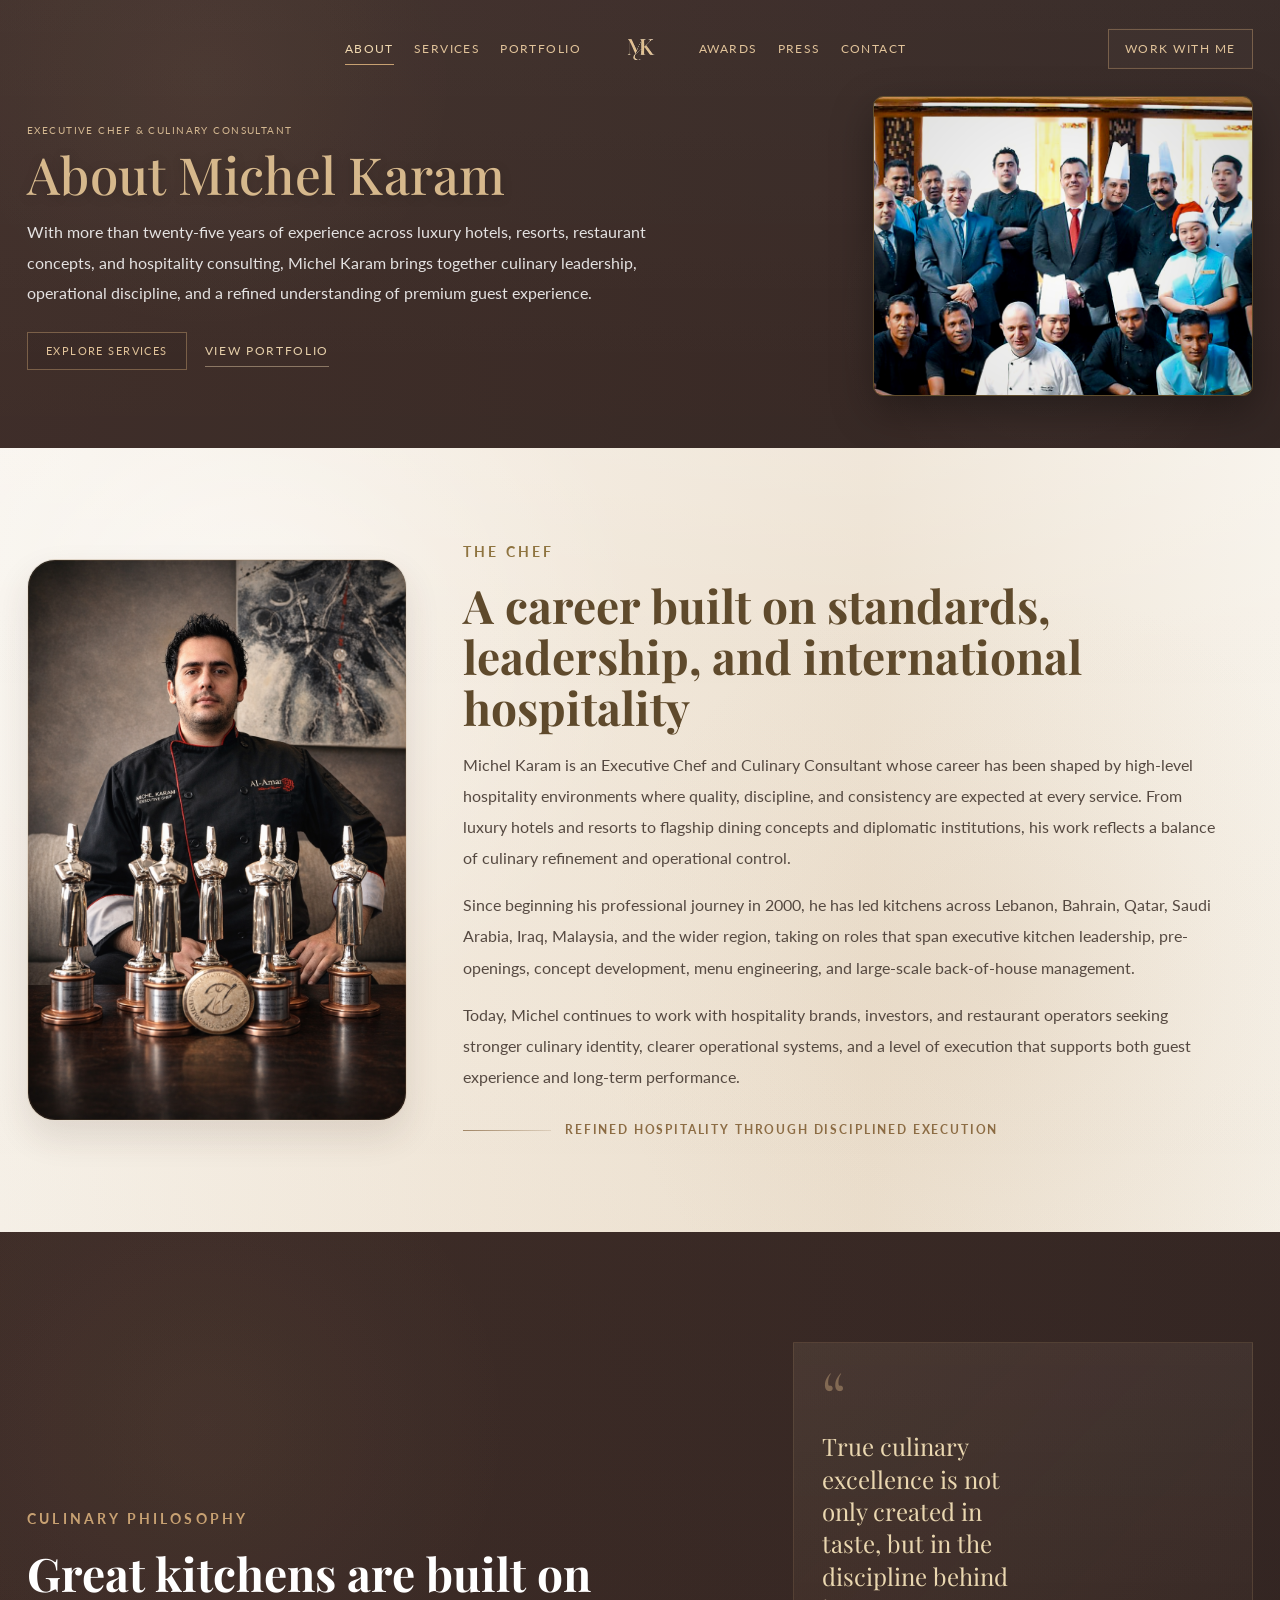
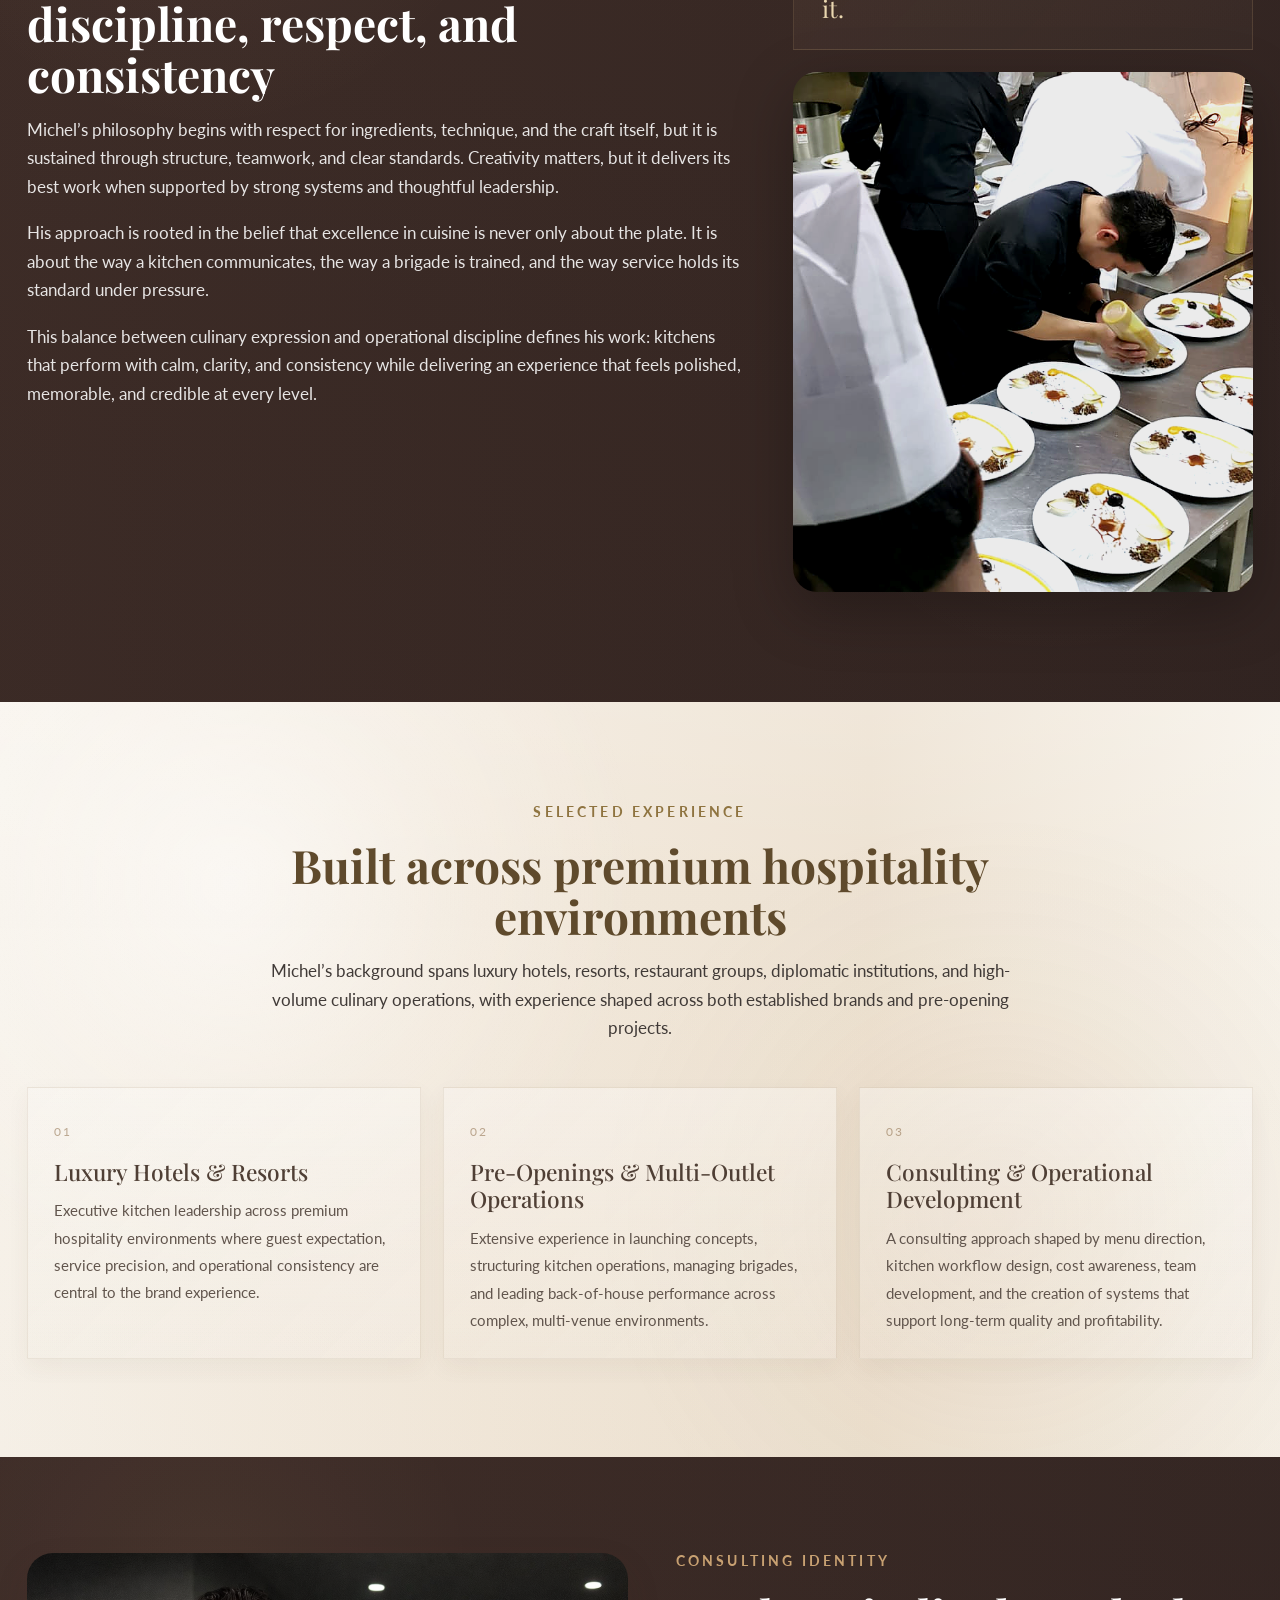
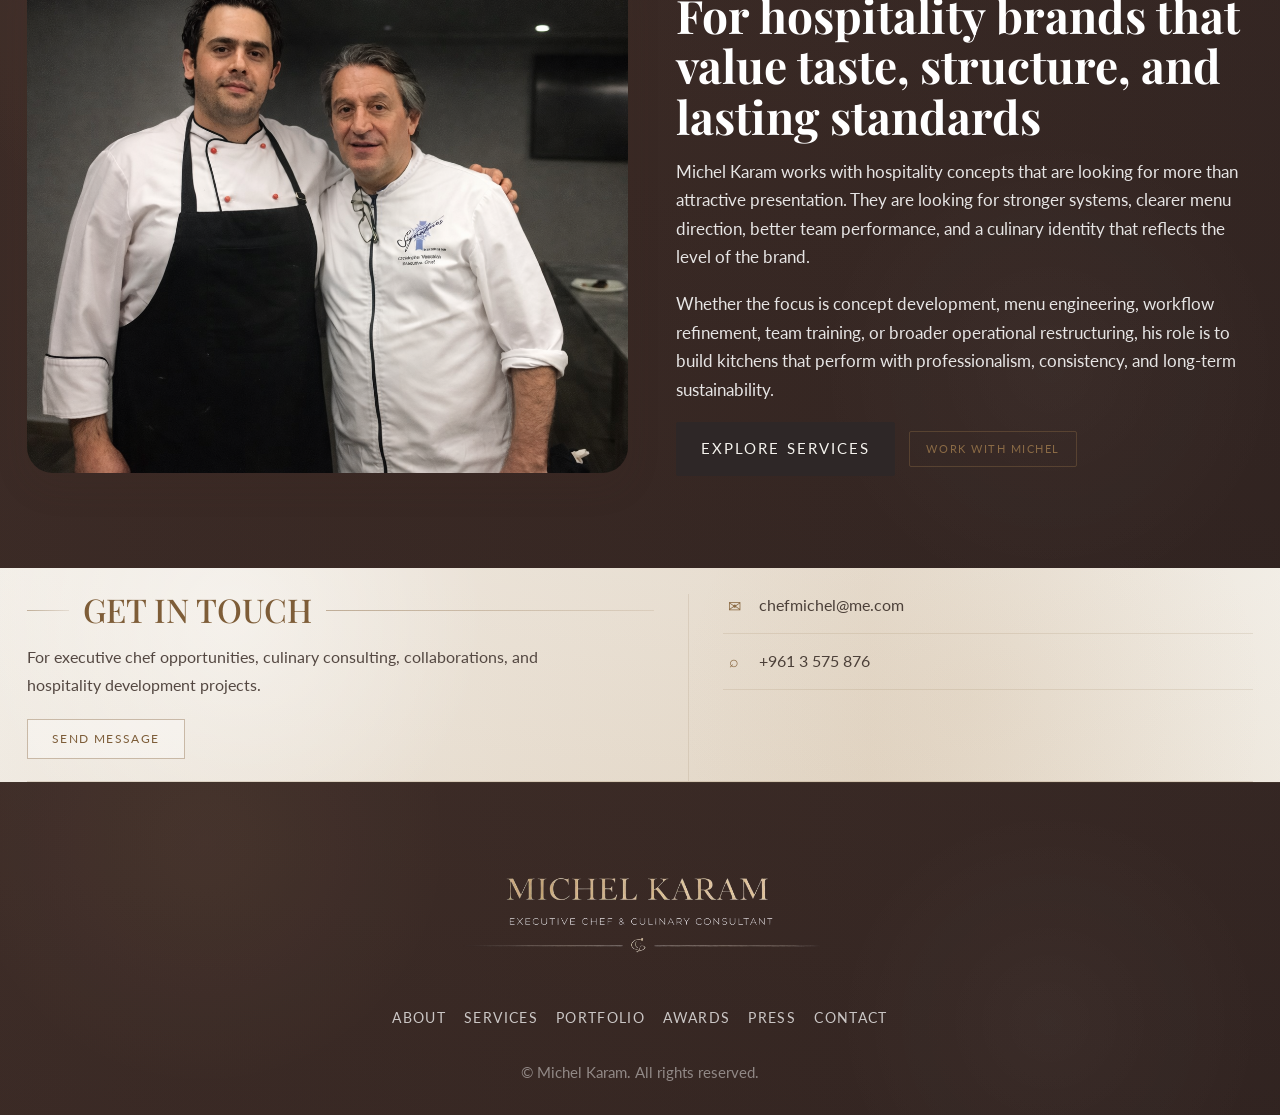
==== commit 8267d4d9: "Update about.html" ====
--- a/about.html
+++ b/about.html
@@ -7,7 +7,7 @@
   <title>About Michel Karam | Executive Chef & Culinary Consultant</title>
   <meta
     name="description"
-    content="Discover Michel Karam’s culinary philosophy, leadership style, and consulting identity as an Executive Chef working across premium hospitality environments."
+    content="Discover Michel Karam’s culinary philosophy, leadership approach, and international experience across luxury hotels, resorts, restaurant concepts, and hospitality consulting."
   />
 
   <!-- Fonts -->
@@ -22,57 +22,59 @@
 </head>
 <body>
   <section class="about-hero">
-  <header class="hero-header">
-    <div class="container hero-header-inner">
-
-      <div class="hero-nav-center">
-        <nav class="hero-nav hero-nav-left">
-          <a href="about.html" aria-current="page">About</a>
-          <a href="services.html">Services</a>
-          <a href="portfolio.html">Portfolio</a>
-        </nav>
-
-        <a href="index.html" class="hero-brand">
-          <img src="assets/Logo/mk-monogram.png" alt="Michel Karam">
-        </a>
-
-        <nav class="hero-nav hero-nav-right">
-          <a href="awards.html">Awards</a>
-          <a href="press.html">Press</a>
-          <a href="contact.html">Contact</a>
-        </nav>
-      </div>
-
-      <a href="contact.html" class="hero-top-cta">Work With Me</a>
+    <header class="hero-header">
+      <div class="container hero-header-inner">
+
+        <div class="hero-nav-center">
+          <nav class="hero-nav hero-nav-left">
+            <a href="about.html" aria-current="page">About</a>
+            <a href="services.html">Services</a>
+            <a href="portfolio.html">Portfolio</a>
+          </nav>
+
+          <a href="index.html" class="hero-brand">
+            <img src="assets/Logo/mk-monogram.png" alt="Michel Karam">
+          </a>
+
+          <nav class="hero-nav hero-nav-right">
+            <a href="awards.html">Awards</a>
+            <a href="press.html">Press</a>
+            <a href="contact.html">Contact</a>
+          </nav>
+        </div>
+
+        <a href="contact.html" class="hero-top-cta">Work With Me</a>
+
+      </div>
+    </header>
+
+    <div class="container about-hero-grid">
+
+      <div class="about-hero-text">
+        <p class="hero-kicker">Executive Chef & Culinary Consultant</p>
+
+        <h1>About Michel Karam</h1>
+
+        <p class="about-hero-description">
+          With more than twenty-five years of experience across luxury hotels, resorts,
+          restaurant concepts, and hospitality consulting, Michel Karam brings together
+          culinary leadership, operational discipline, and a refined understanding of
+          premium guest experience.
+        </p>
+
+        <div class="about-hero-actions">
+          <a href="services.html" class="hero-outline-btn">Explore Services</a>
+          <a href="portfolio.html" class="hero-text-link">View Portfolio</a>
+        </div>
+      </div>
+
+      <div class="about-hero-image">
+        <img src="assets/Chef/michel-karam-culinary-brigade-leadership.png" alt="Michel Karam with culinary team">
+      </div>
 
     </div>
-  </header>
-
-  <div class="container about-hero-grid">
-
-    <div class="about-hero-text">
-      <p class="hero-kicker">Executive Chef & Culinary Consultant</p>
-
-      <h1>About Michel Karam</h1>
-
-      <p class="about-hero-description">
-        Michel Karam brings together culinary refinement, disciplined leadership,
-        and a deep understanding of hospitality execution shaped by years in
-        demanding, high-standard kitchen environments.
-      </p>
-
-      <div class="about-hero-actions">
-        <a href="services.html" class="hero-outline-btn">Explore Services</a>
-        <a href="portfolio.html" class="hero-text-link">View Portfolio</a>
-      </div>
-    </div>
-
-    <div class="about-hero-image">
-      <img src="assets/Chef/michel-karam-culinary-brigade-leadership.png" alt="Michel Karam with culinary team">
-    </div>
-
-  </div>
-</section>
+  </section>
+
   <main>
     <!-- STORY -->
     <section class="section section-paper about-story-section">
@@ -90,28 +92,30 @@
           <div class="about-story-content reveal">
             <p class="eyebrow eyebrow-dark">The Chef</p>
             <h2 class="section-title section-title-dark">
-              A culinary identity shaped by standards, taste, and composure
+              A career built on standards, leadership, and international hospitality
             </h2>
 
             <p class="about-story-text">
-              Michel Karam is an Executive Chef whose work is defined by refinement,
-              structure, and an instinctive understanding of premium hospitality.
-              His approach goes beyond creating beautiful plates. It is about building
-              an experience that feels considered from the first detail to the last.
+              Michel Karam is an Executive Chef and Culinary Consultant whose career
+              has been shaped by high-level hospitality environments where quality,
+              discipline, and consistency are expected at every service. From luxury
+              hotels and resorts to flagship dining concepts and diplomatic institutions,
+              his work reflects a balance of culinary refinement and operational control.
             </p>
 
             <p class="about-story-text">
-              Over the course of his career, he has worked in demanding culinary
-              environments where consistency, discipline, and guest expectation are
-              non-negotiable. That background shaped a style that is elegant without
-              being excessive, creative without losing control, and ambitious without
-              compromising standards.
+              Since beginning his professional journey in 2000, he has led kitchens
+              across Lebanon, Bahrain, Qatar, Saudi Arabia, Iraq, Malaysia, and the
+              wider region, taking on roles that span executive kitchen leadership,
+              pre-openings, concept development, menu engineering, and large-scale
+              back-of-house management.
             </p>
 
             <p class="about-story-text">
-              Today, Michel brings that same mindset into both executive chef roles
-              and culinary consulting, helping concepts elevate not only what is served,
-              but how the entire operation feels behind the scenes.
+              Today, Michel continues to work with hospitality brands, investors,
+              and restaurant operators seeking stronger culinary identity, clearer
+              operational systems, and a level of execution that supports both guest
+              experience and long-term performance.
             </p>
 
             <div class="about-story-signature">
@@ -129,24 +133,26 @@
         <div class="philosophy-grid">
           <div class="philosophy-copy reveal">
             <p class="eyebrow">Culinary Philosophy</p>
-            <h2 class="section-title">Creativity is strongest when it is supported by discipline</h2>
-
-            <p class="section-text">
-              Michel’s philosophy is rooted in balance. Great cuisine should feel expressive,
-              memorable, and precise, but the strength behind it comes from structure,
-              leadership, and respect for the craft.
-            </p>
-
-            <p class="section-text">
-              In his kitchens, creativity is never separated from standards. Every menu,
-              every service, and every guest touchpoint should reflect clarity of vision
-              as well as consistency of execution.
-            </p>
-
-            <p class="section-text">
-              This is what defines his work: a belief that hospitality becomes truly elevated
-              when the visible beauty of the experience is matched by calm, intelligent,
-              well-led performance behind it.
+            <h2 class="section-title">Great kitchens are built on discipline, respect, and consistency</h2>
+
+            <p class="section-text">
+              Michel’s philosophy begins with respect for ingredients, technique,
+              and the craft itself, but it is sustained through structure, teamwork,
+              and clear standards. Creativity matters, but it delivers its best work
+              when supported by strong systems and thoughtful leadership.
+            </p>
+
+            <p class="section-text">
+              His approach is rooted in the belief that excellence in cuisine is never
+              only about the plate. It is about the way a kitchen communicates, the way
+              a brigade is trained, and the way service holds its standard under pressure.
+            </p>
+
+            <p class="section-text">
+              This balance between culinary expression and operational discipline defines
+              his work: kitchens that perform with calm, clarity, and consistency while
+              delivering an experience that feels polished, memorable, and credible at
+              every level.
             </p>
           </div>
 
@@ -154,7 +160,7 @@
             <div class="philosophy-quote-card">
               <p class="philosophy-quote-mark">“</p>
               <p class="philosophy-quote-text">
-                The guest remembers elegance. The kitchen remembers discipline. Both matter.
+                True culinary excellence is not only created in taste, but in the discipline behind it.
               </p>
             </div>
 
@@ -178,36 +184,40 @@
           <p class="eyebrow eyebrow-dark">Selected Experience</p>
           <h2 class="section-title section-title-dark">Built across premium hospitality environments</h2>
           <p class="section-text section-text-dark strengths-intro">
-            Michel’s background spans luxury hotels, resort settings, diplomatic institutions,
-            and high-pressure culinary operations across the region and beyond.
+            Michel’s background spans luxury hotels, resorts, restaurant groups,
+            diplomatic institutions, and high-volume culinary operations, with
+            experience shaped across both established brands and pre-opening projects.
           </p>
         </div>
 
         <div class="strengths-grid">
           <article class="strength-card reveal">
             <span class="strength-number">01</span>
-            <h3>Luxury Hospitality</h3>
+            <h3>Luxury Hotels & Resorts</h3>
             <p>
-              Experience shaped within hotel and fine hospitality environments where execution,
-              service standards, and consistency are central to the guest experience.
+              Executive kitchen leadership across premium hospitality environments where
+              guest expectation, service precision, and operational consistency are central
+              to the brand experience.
             </p>
           </article>
 
           <article class="strength-card reveal">
             <span class="strength-number">02</span>
-            <h3>Leadership in Motion</h3>
+            <h3>Pre-Openings & Multi-Outlet Operations</h3>
             <p>
-              A career built through kitchen leadership, team direction, and performance under
-              pressure, with an emphasis on calm authority and high professional standards.
+              Extensive experience in launching concepts, structuring kitchen operations,
+              managing brigades, and leading back-of-house performance across complex,
+              multi-venue environments.
             </p>
           </article>
 
           <article class="strength-card reveal">
             <span class="strength-number">03</span>
-            <h3>Consulting Perspective</h3>
+            <h3>Consulting & Operational Development</h3>
             <p>
-              A practical consulting mindset that looks at the full picture: concept identity,
-              menu direction, guest expectations, operational flow, and long-term quality.
+              A consulting approach shaped by menu direction, kitchen workflow design,
+              cost awareness, team development, and the creation of systems that support
+              long-term quality and profitability.
             </p>
           </article>
         </div>
@@ -215,7 +225,7 @@
     </section>
 
     <!-- CLOSING -->
-    <section class="section section-paper about-closing-section">
+    <section class="section section-stone about-closing-section">
       <div class="container">
         <div class="about-closing-grid">
           <div class="about-closing-image reveal">
@@ -226,21 +236,23 @@
           </div>
 
           <div class="about-closing-copy reveal">
-            <p class="eyebrow eyebrow-dark">Consulting Identity</p>
-            <h2 class="section-title section-title-dark">
-              For brands that value taste, structure, and a stronger culinary standard
+            <p class="eyebrow">Consulting Identity</p>
+            <h2 class="section-title">
+              For hospitality brands that value taste, structure, and lasting standards
             </h2>
 
-            <p class="section-text section-text-dark">
-              Michel Karam works with hospitality concepts that want more than attractive food.
-              They want clarity, stronger standards, better execution, and a kitchen identity
-              that reflects the level of the brand.
-            </p>
-
-            <p class="section-text section-text-dark">
-              Whether the need is menu direction, team training, kitchen refinement, or broader
-              culinary consulting, his role is to help shape an operation that feels elevated,
-              controlled, and credible at every level.
+            <p class="section-text">
+              Michel Karam works with hospitality concepts that are looking for more than
+              attractive presentation. They are looking for stronger systems, clearer menu
+              direction, better team performance, and a culinary identity that reflects the
+              level of the brand.
+            </p>
+
+            <p class="section-text">
+              Whether the focus is concept development, menu engineering, workflow
+              refinement, team training, or broader operational restructuring, his role
+              is to build kitchens that perform with professionalism, consistency, and
+              long-term sustainability.
             </p>
 
             <div class="about-closing-actions">
@@ -266,7 +278,7 @@
 
               <p class="contact-mockup-text">
                 For executive chef opportunities, culinary consulting, collaborations,
-                and hospitality projects.
+                and hospitality development projects.
               </p>
 
               <a href="contact.html" class="contact-mockup-button">Send Message</a>
@@ -275,12 +287,12 @@
             <div class="contact-mockup-right reveal">
               <div class="contact-mockup-info-row">
                 <span class="contact-mockup-icon">✉</span>
-                <a href="mailto:info@michelkaram.com">info@michelkaram.com</a>
+                <a href="mailto:chefmichel@me.com">chefmichel@me.com</a>
               </div>
 
               <div class="contact-mockup-info-row">
                 <span class="contact-mockup-icon">⌕</span>
-                <a href="tel:+12345678900">+1 234 567 8900</a>
+                <a href="tel:+9613575876">+961 3 575 876</a>
               </div>
             </div>
           </div>
--- a/style.css
+++ b/style.css
@@ -120,6 +120,7 @@
     );
   pointer-events: none;
 }
+
 .hero-header {
   position: relative;
   z-index: 5;
@@ -256,7 +257,7 @@
 }
 
 .hero-text-block {
-  max-width: 450px;
+  max-width: 500px;
   align-self: center;
   position: relative;
   z-index: 5;
@@ -278,8 +279,17 @@
   line-height: 1.03;
   letter-spacing: 0.005em;
   color: #d6b88c;
-  margin-bottom: 20px;
+  margin-bottom: 16px;
   text-shadow: 0 2px 12px rgba(0, 0, 0, 0.18);
+}
+
+.hero-subtext {
+  max-width: 460px;
+  color: rgba(245, 236, 224, 0.82);
+  font-size: 0.9rem;
+  line-height: 1.65;
+  margin-bottom: 22px;
+  text-shadow: 0 1px 8px rgba(0, 0, 0, 0.12);
 }
 
 .hero-outline-btn {
@@ -1312,8 +1322,6 @@
   transform: translateY(32px);
 }
 
-
-
 /* ---------- ABOUT PAGE ---------- */
 
 .hero-nav a[aria-current="page"],
@@ -1770,9 +1778,9 @@
     height: 280px;
   }
 
-  .hero-figure {
-    right: 0;
-  }
+ .hero-figure {
+  right: -10px;
+  bottom: 0;
 }
 
 @media (max-width: 860px) {
@@ -2222,18 +2230,18 @@
   background:
     linear-gradient(
       90deg,
-      rgba(74, 55, 49, 0.18) 0%,
-      rgba(45, 33, 31, 0.14) 100%
+      rgba(65, 46, 40, 0.78) 0%,
+      rgba(58, 41, 36, 0.82) 50%,
+      rgba(50, 36, 33, 0.86) 100%
     ),
     linear-gradient(
-      90deg,
-      rgba(40, 29, 27, 0.88) 0%,
-      rgba(48, 35, 32, 0.82) 42%,
-      rgba(50, 36, 33, 0.78) 100%
+      180deg,
+      rgba(74, 55, 49, 0.14) 0%,
+      rgba(45, 33, 31, 0.10) 100%
     ),
     url("assets/Backgrounds/stone-texture.jpg") center/cover no-repeat;
-  padding-top: 90px;
-  padding-bottom: 30px;
+  padding-top: 8px;
+  padding-bottom: 34px;
 }
 
 .services-hero::before {
@@ -2241,50 +2249,54 @@
   position: absolute;
   inset: 0;
   background:
+    radial-gradient(circle at 16% 18%, rgba(200, 161, 114, 0.06), transparent 22%),
+    radial-gradient(circle at 82% 72%, rgba(255, 255, 255, 0.03), transparent 20%),
     linear-gradient(
       180deg,
       rgba(255, 255, 255, 0.04) 0%,
       rgba(255, 255, 255, 0.01) 100%
     );
+  mix-blend-mode: screen;
   pointer-events: none;
 }
 
 .services-hero .hero-header {
   position: relative;
-  z-index: 3;
+  z-index: 5;
 }
 
 .services-hero-grid {
   position: relative;
-  z-index: 2;
-  display: grid;
-  grid-template-columns: minmax(0, 1fr) 360px;
+  z-index: 4;
+  display: grid;
+  grid-template-columns: minmax(0, 1fr) 340px;
   align-items: center;
   gap: 36px;
-  min-height: 260px;
+  min-height: 240px;
+  padding-top: 8px;
 }
 
 .services-hero-text {
-  max-width: 580px;
+  max-width: 520px;
 }
 
 .services-hero-text h1 {
   font-family: var(--font-heading);
   font-weight: 500;
-  font-size: clamp(2.35rem, 4vw, 3.9rem);
-  line-height: 1.02;
+  font-size: clamp(2.15rem, 3.5vw, 3.45rem);
+  line-height: 0.98;
   letter-spacing: 0.005em;
-  color: #e1c39a;
-  margin-bottom: 18px;
-  text-shadow: 0 2px 18px rgba(0, 0, 0, 0.2);
+  color: #d6b88c;
+  margin-bottom: 14px;
+  text-shadow: 0 2px 12px rgba(0, 0, 0, 0.18);
 }
 
 .services-hero-description {
-  color: rgba(255, 255, 255, 0.84);
-  line-height: 1.82;
-  margin-bottom: 24px;
-  font-size: 1rem;
-  max-width: 35rem;
+  max-width: 520px;
+  color: rgba(255, 255, 255, 0.86);
+  font-size: 0.98rem;
+  line-height: 1.78;
+  margin-bottom: 16px;
 }
 
 .services-hero-actions {
@@ -2319,13 +2331,13 @@
 
 .services-hero-image img {
   width: 100%;
-  max-width: 360px;
-  height: 230px;
+  max-width: 340px;
+  height: 240px;
   object-fit: cover;
   object-position: center;
-  border-radius: 8px;
+  border-radius: 10px;
   border: 1px solid rgba(212, 175, 55, 0.25);
-  box-shadow: 0 12px 30px rgba(0, 0, 0, 0.35);
+  box-shadow: 0 12px 30px rgba(0, 0, 0, 0.32);
 }
 
 /* INTRO */
@@ -2490,6 +2502,97 @@
   line-height: 1.78;
 }
 
+/* SERVICES QUOTE BAND */
+
+.services-quote-band {
+  padding-top: 68px;
+  padding-bottom: 68px;
+  overflow: hidden;
+}
+
+.services-quote-inner {
+  max-width: 920px;
+  margin: 0 auto;
+  text-align: center;
+}
+
+.services-quote-eyebrow {
+  color: rgba(212, 177, 132, 0.75);
+  text-transform: uppercase;
+  letter-spacing: 0.18em;
+  font-size: 0.72rem;
+  margin-bottom: 18px;
+}
+
+.services-quote-lines {
+  display: flex;
+  align-items: center;
+  justify-content: center;
+  gap: 14px;
+  margin-bottom: 24px;
+}
+
+.services-quote-lines span {
+  display: block;
+  width: 72px;
+  height: 1px;
+  background: linear-gradient(
+    90deg,
+    rgba(212, 177, 132, 0.18) 0%,
+    rgba(212, 177, 132, 0.7) 50%,
+    rgba(212, 177, 132, 0.18) 100%
+  );
+}
+
+.services-quote-block {
+  margin: 0;
+}
+
+.services-quote-text {
+  font-family: var(--font-heading);
+  font-weight: 500;
+  font-size: clamp(2rem, 3.1vw, 2.9rem);
+  line-height: 1.22;
+  color: #ead7b0;
+  max-width: 18ch;
+  margin: 0 auto 18px;
+}
+
+.services-quote-credit {
+  color: rgba(255, 255, 255, 0.66);
+  font-size: 0.9rem;
+  letter-spacing: 0.04em;
+}
+
+.services-quote-credit em {
+  font-style: italic;
+  color: rgba(255, 255, 255, 0.78);
+}
+
+@media (max-width: 560px) {
+  .services-quote-band {
+    padding-top: 54px;
+    padding-bottom: 54px;
+  }
+
+  .services-quote-lines {
+    margin-bottom: 18px;
+  }
+
+  .services-quote-lines span {
+    width: 48px;
+  }
+
+  .services-quote-text {
+    font-size: 1.7rem;
+    max-width: 100%;
+  }
+
+  .services-quote-credit {
+    font-size: 0.82rem;
+  }
+}
+
 /* AUDIENCE */
 
 .services-audience-section {
@@ -2572,13 +2675,14 @@
 
 @media (max-width: 900px) {
   .services-hero {
-    padding-top: 95px;
-    padding-bottom: 36px;
+    padding-top: 8px;
+    padding-bottom: 34px;
   }
 
   .services-hero-grid {
-    gap: 26px;
+    gap: 24px;
     min-height: auto;
+    padding-top: 8px;
   }
 
   .services-hero-image {
@@ -2587,7 +2691,7 @@
 
   .services-hero-image img {
     max-width: 100%;
-    height: 250px;
+    height: 240px;
   }
 
   .services-card-grid,
@@ -2650,8 +2754,1707 @@
   .process-step p {
     font-size: 0.93rem;
   }
-
-  .services-hero-actions .hero-outline-btn {
+}
+/* =========================================================
+   PORTFOLIO PAGE
+========================================================= */
+
+.hero-nav a[aria-current="page"],
+.mobile-hero-nav a[aria-current="page"] {
+  color: #f0d8b0;
+}
+
+.hero-nav a[aria-current="page"]::after {
+  width: 100%;
+}
+
+/* PORTFOLIO HERO */
+
+.portfolio-hero {
+  position: relative;
+  overflow: hidden;
+  background:
+    linear-gradient(
+      90deg,
+      rgba(65, 46, 40, 0.78) 0%,
+      rgba(58, 41, 36, 0.82) 50%,
+      rgba(50, 36, 33, 0.86) 100%
+    ),
+    linear-gradient(
+      180deg,
+      rgba(74, 55, 49, 0.14) 0%,
+      rgba(45, 33, 31, 0.10) 100%
+    ),
+    url("assets/Backgrounds/stone-texture.jpg") center/cover no-repeat;
+  padding-top: 8px;
+  padding-bottom: 38px;
+}
+
+.portfolio-hero::before {
+  content: "";
+  position: absolute;
+  inset: 0;
+  background:
+    radial-gradient(circle at 16% 18%, rgba(200, 161, 114, 0.06), transparent 22%),
+    radial-gradient(circle at 82% 72%, rgba(255, 255, 255, 0.03), transparent 20%),
+    linear-gradient(
+      180deg,
+      rgba(255, 255, 255, 0.04) 0%,
+      rgba(255, 255, 255, 0.01) 100%
+    );
+  mix-blend-mode: screen;
+  pointer-events: none;
+}
+
+.portfolio-hero .hero-header {
+  position: relative;
+  z-index: 5;
+}
+
+.portfolio-hero-grid {
+  position: relative;
+  z-index: 4;
+  display: grid;
+  grid-template-columns: minmax(0, 1fr) 360px;
+  align-items: center;
+  gap: 40px;
+  min-height: 250px;
+  padding-top: 10px;
+}
+
+.portfolio-hero-text {
+  max-width: 540px;
+}
+
+.portfolio-hero-text h1 {
+  font-family: var(--font-heading);
+  font-weight: 500;
+  font-size: clamp(2.15rem, 3.6vw, 3.55rem);
+  line-height: 0.98;
+  letter-spacing: 0.005em;
+  color: #d6b88c;
+  margin-bottom: 14px;
+  text-shadow: 0 2px 12px rgba(0, 0, 0, 0.18);
+}
+
+.portfolio-hero-description {
+  max-width: 520px;
+  color: rgba(255, 255, 255, 0.86);
+  font-size: 0.98rem;
+  line-height: 1.8;
+  margin-bottom: 16px;
+}
+
+.portfolio-hero-actions {
+  display: flex;
+  align-items: center;
+  gap: 18px;
+  flex-wrap: wrap;
+}
+
+.portfolio-hero-image {
+  display: flex;
+  justify-content: flex-end;
+}
+
+.portfolio-hero-image img {
+  width: 100%;
+  max-width: 360px;
+  height: 250px;
+  object-fit: cover;
+  object-position: center;
+  border-radius: 10px;
+  border: 1px solid rgba(212, 175, 55, 0.25);
+  box-shadow: 0 12px 30px rgba(0, 0, 0, 0.32);
+}
+
+/* INTRO */
+
+.portfolio-intro-section {
+  padding-top: 92px;
+  padding-bottom: 92px;
+}
+
+.portfolio-intro-grid {
+  display: grid;
+  grid-template-columns: minmax(0, 1fr) 320px;
+  gap: 48px;
+  align-items: start;
+}
+
+.portfolio-intro-copy {
+  max-width: 760px;
+}
+
+.portfolio-intro-aside {
+  display: flex;
+  justify-content: flex-end;
+}
+
+.portfolio-category-nav {
+  width: 100%;
+  max-width: 280px;
+  display: grid;
+  gap: 10px;
+}
+
+.portfolio-category-nav a {
+  display: block;
+  padding: 12px 14px;
+  border: 1px solid rgba(138, 106, 69, 0.12);
+  color: #5c4d43;
+  background:
+    linear-gradient(
+      180deg,
+      rgba(255, 255, 255, 0.5) 0%,
+      rgba(255, 255, 255, 0.2) 100%
+    );
+  transition: transform 0.25s ease, border-color 0.25s ease;
+}
+
+.portfolio-category-nav a:hover {
+  transform: translateY(-2px);
+  border-color: rgba(138, 106, 69, 0.28);
+}
+
+/* CATEGORY SECTIONS */
+
+.portfolio-category-section {
+  padding-top: 92px;
+  padding-bottom: 92px;
+}
+
+.portfolio-section-heading {
+  margin-bottom: 34px;
+}
+
+.portfolio-section-heading.center {
+  text-align: center;
+}
+
+.portfolio-section-intro {
+  max-width: 720px;
+}
+
+.portfolio-section-heading.center .portfolio-section-intro {
+  margin-inline: auto;
+}
+
+/* GRIDS */
+
+.portfolio-grid {
+  display: grid;
+  gap: 22px;
+}
+
+.signature-grid {
+  grid-template-columns: 1.3fr 1fr 1fr;
+}
+
+.signature-grid .portfolio-card-large {
+  grid-row: span 2;
+}
+
+.portfolio-grid-three {
+  grid-template-columns: repeat(3, 1fr);
+}
+
+.portfolio-card {
+  position: relative;
+  overflow: hidden;
+  border-radius: 18px;
+  box-shadow: 0 10px 26px rgba(56, 40, 35, 0.08);
+  background: rgba(255, 255, 255, 0.25);
+}
+
+.dark-grid .portfolio-card {
+  border: 1px solid rgba(200, 161, 114, 0.12);
+  box-shadow: 0 10px 24px rgba(0, 0, 0, 0.2);
+}
+
+.portfolio-card img {
+  width: 100%;
+  height: 100%;
+  min-height: 320px;
+  object-fit: cover;
+  display: block;
+  transition: transform 0.5s ease;
+}
+
+.portfolio-card:hover img {
+  transform: scale(1.03);
+}
+
+/* QUOTE BAND */
+
+.portfolio-quote-band {
+  padding-top: 68px;
+  padding-bottom: 68px;
+  overflow: hidden;
+}
+
+.portfolio-quote-inner {
+  max-width: 920px;
+  margin: 0 auto;
+  text-align: center;
+}
+
+.portfolio-quote-eyebrow {
+  color: rgba(212, 177, 132, 0.75);
+  text-transform: uppercase;
+  letter-spacing: 0.18em;
+  font-size: 0.72rem;
+  margin-bottom: 18px;
+}
+
+.portfolio-quote-text {
+  font-family: var(--font-heading);
+  font-weight: 500;
+  font-size: clamp(1.9rem, 3vw, 2.8rem);
+  line-height: 1.2;
+  color: #ead7b0;
+  max-width: 20ch;
+  margin: 0 auto;
+}
+
+/* CLOSING */
+
+.portfolio-closing-section {
+  padding-top: 88px;
+  padding-bottom: 88px;
+}
+
+.portfolio-closing-inner {
+  max-width: 760px;
+  margin: 0 auto;
+  text-align: center;
+}
+
+.portfolio-closing-text {
+  max-width: 680px;
+  margin-inline: auto;
+  margin-bottom: 22px;
+}
+
+/* RESPONSIVE */
+
+@media (max-width: 1180px) {
+  .portfolio-hero-grid,
+  .portfolio-intro-grid {
+    grid-template-columns: 1fr;
+  }
+
+  .portfolio-hero-image,
+  .portfolio-intro-aside {
+    justify-content: flex-start;
+  }
+
+  .signature-grid,
+  .portfolio-grid-three {
+    grid-template-columns: repeat(2, 1fr);
+  }
+
+  .signature-grid .portfolio-card-large {
+    grid-row: span 1;
+  }
+}
+
+@media (max-width: 900px) {
+  .portfolio-hero {
+    padding-top: 8px;
+    padding-bottom: 34px;
+  }
+
+  .portfolio-hero-grid {
+    gap: 26px;
+    min-height: auto;
+    padding-top: 8px;
+  }
+
+  .portfolio-hero-image {
+    justify-content: center;
+  }
+
+  .portfolio-hero-image img {
+    max-width: 100%;
+    height: 240px;
+  }
+
+  .signature-grid,
+  .portfolio-grid-three {
+    grid-template-columns: 1fr;
+  }
+
+  .portfolio-card img {
+    min-height: 280px;
+  }
+}
+
+@media (max-width: 560px) {
+  .portfolio-hero-text h1 {
+    font-size: 2rem;
+  }
+
+  .portfolio-hero-description {
+    font-size: 0.94rem;
+    line-height: 1.8;
+  }
+
+  .portfolio-intro-section,
+  .portfolio-category-section,
+  .portfolio-closing-section {
+    padding-top: 74px;
+    padding-bottom: 74px;
+  }
+
+  .portfolio-card {
+    border-radius: 14px;
+  }
+
+  .portfolio-card img {
+    min-height: 240px;
+  }
+
+  .portfolio-quote-band {
+    padding-top: 54px;
+    padding-bottom: 54px;
+  }
+
+  .portfolio-quote-text {
+    font-size: 1.7rem;
+    max-width: 100%;
+  }
+}
+/* =========================================================
+   AWARDS PAGE
+========================================================= */
+
+.hero-nav a[aria-current="page"],
+.mobile-hero-nav a[aria-current="page"] {
+  color: #f0d8b0;
+}
+
+.hero-nav a[aria-current="page"]::after {
+  width: 100%;
+}
+
+/* AWARDS HERO */
+
+.awards-hero {
+  position: relative;
+  overflow: hidden;
+  background:
+    linear-gradient(
+      90deg,
+      rgba(65, 46, 40, 0.78) 0%,
+      rgba(58, 41, 36, 0.82) 50%,
+      rgba(50, 36, 33, 0.86) 100%
+    ),
+    linear-gradient(
+      180deg,
+      rgba(74, 55, 49, 0.14) 0%,
+      rgba(45, 33, 31, 0.10) 100%
+    ),
+    url("assets/Backgrounds/stone-texture.jpg") center/cover no-repeat;
+  padding-top: 8px;
+  padding-bottom: 34px;
+}
+
+.awards-hero::before {
+  content: "";
+  position: absolute;
+  inset: 0;
+  background:
+    radial-gradient(circle at 16% 18%, rgba(200, 161, 114, 0.06), transparent 22%),
+    radial-gradient(circle at 82% 72%, rgba(255, 255, 255, 0.03), transparent 20%),
+    linear-gradient(
+      180deg,
+      rgba(255, 255, 255, 0.04) 0%,
+      rgba(255, 255, 255, 0.01) 100%
+    );
+  mix-blend-mode: screen;
+  pointer-events: none;
+}
+
+.awards-hero .hero-header {
+  position: relative;
+  z-index: 5;
+}
+
+.awards-hero-grid {
+  position: relative;
+  z-index: 4;
+  display: grid;
+  grid-template-columns: minmax(0, 1fr) 340px;
+  align-items: center;
+  gap: 36px;
+  min-height: 240px;
+  padding-top: 8px;
+}
+
+.awards-hero-text {
+  max-width: 520px;
+}
+
+.awards-hero-text h1 {
+  font-family: var(--font-heading);
+  font-weight: 500;
+  font-size: clamp(2.15rem, 3.5vw, 3.45rem);
+  line-height: 0.98;
+  letter-spacing: 0.005em;
+  color: #d6b88c;
+  margin-bottom: 14px;
+  text-shadow: 0 2px 12px rgba(0, 0, 0, 0.18);
+}
+
+.awards-hero-description {
+  max-width: 520px;
+  color: rgba(255, 255, 255, 0.86);
+  font-size: 0.98rem;
+  line-height: 1.78;
+  margin-bottom: 16px;
+}
+
+.awards-hero-actions {
+  display: flex;
+  align-items: center;
+  gap: 18px;
+  flex-wrap: wrap;
+}
+
+.awards-hero-image {
+  display: flex;
+  justify-content: flex-end;
+}
+
+.awards-hero-image img {
+  width: 100%;
+  max-width: 340px;
+  height: 240px;
+  object-fit: cover;
+  object-position: center;
+  border-radius: 10px;
+  border: 1px solid rgba(212, 175, 55, 0.25);
+  box-shadow: 0 12px 30px rgba(0, 0, 0, 0.32);
+}
+
+/* INTRO */
+
+.awards-intro-section {
+  padding-top: 92px;
+  padding-bottom: 92px;
+}
+
+.awards-intro-grid {
+  display: grid;
+  grid-template-columns: minmax(0, 1fr) 320px;
+  gap: 48px;
+  align-items: center;
+}
+
+.awards-intro-copy {
+  max-width: 760px;
+}
+
+.awards-intro-aside {
+  display: flex;
+  justify-content: flex-end;
+}
+
+.awards-intro-note {
+  width: 100%;
+  max-width: 280px;
+  padding: 24px 22px;
+  border: 1px solid rgba(138, 106, 69, 0.12);
+  background:
+    linear-gradient(
+      180deg,
+      rgba(255, 255, 255, 0.48) 0%,
+      rgba(255, 255, 255, 0.2) 100%
+    ),
+    linear-gradient(
+      135deg,
+      rgba(181, 140, 93, 0.04) 0%,
+      rgba(181, 140, 93, 0.01) 100%
+    );
+}
+
+.awards-note-line {
+  display: block;
+  width: 76px;
+  height: 1px;
+  margin-bottom: 16px;
+  background:
+    linear-gradient(
+      90deg,
+      rgba(138, 106, 69, 0.8) 0%,
+      rgba(138, 106, 69, 0.16) 100%
+    );
+}
+
+.awards-intro-note p {
+  color: #5b4b41;
+  line-height: 1.8;
+  font-size: 0.96rem;
+}
+
+/* FEATURE */
+
+.awards-feature-section {
+  overflow: hidden;
+}
+
+.awards-feature-grid {
+  display: grid;
+  grid-template-columns: 340px minmax(0, 1fr);
+  gap: 48px;
+  align-items: center;
+}
+
+.awards-feature-image {
+  overflow: hidden;
+  border-radius: 22px;
+  box-shadow: 0 10px 26px rgba(0, 0, 0, 0.18);
+}
+
+.awards-feature-image img {
+  width: 100%;
+  height: 360px;
+  object-fit: cover;
+}
+
+/* GALLERY */
+
+.awards-gallery-section {
+  padding-top: 92px;
+  padding-bottom: 92px;
+}
+
+.awards-gallery-intro {
+  max-width: 720px;
+  margin-inline: auto;
+}
+
+.awards-gallery-grid {
+  display: grid;
+  grid-template-columns: 1.2fr 1fr 1fr;
+  gap: 22px;
+}
+
+.awards-card {
+  position: relative;
+  overflow: hidden;
+  border-radius: 18px;
+  box-shadow: 0 10px 26px rgba(56, 40, 35, 0.08);
+  background: rgba(255, 255, 255, 0.25);
+}
+
+.awards-card-large {
+  grid-row: span 2;
+}
+
+.awards-card img {
+  width: 100%;
+  height: 100%;
+  min-height: 300px;
+  object-fit: cover;
+  display: block;
+  transition: transform 0.5s ease;
+}
+
+.awards-card:hover img {
+  transform: scale(1.03);
+}
+
+/* QUOTE BAND */
+
+.awards-quote-band {
+  padding-top: 66px;
+  padding-bottom: 66px;
+  overflow: hidden;
+}
+
+.awards-quote-inner {
+  max-width: 920px;
+  margin: 0 auto;
+  text-align: center;
+}
+
+.awards-quote-eyebrow {
+  color: rgba(212, 177, 132, 0.75);
+  text-transform: uppercase;
+  letter-spacing: 0.18em;
+  font-size: 0.72rem;
+  margin-bottom: 18px;
+}
+
+.awards-quote-text {
+  font-family: var(--font-heading);
+  font-weight: 500;
+  font-size: clamp(1.9rem, 3vw, 2.8rem);
+  line-height: 1.2;
+  color: #ead7b0;
+  max-width: 20ch;
+  margin: 0 auto;
+}
+
+/* VALUES */
+
+.awards-values-section {
+  padding-top: 92px;
+  padding-bottom: 92px;
+}
+
+.awards-values-grid {
+  display: grid;
+  grid-template-columns: repeat(3, 1fr);
+  gap: 22px;
+}
+
+.awards-value-card {
+  position: relative;
+  min-height: 220px;
+  padding: 28px 26px 24px;
+  border: 1px solid rgba(138, 106, 69, 0.12);
+  background:
+    linear-gradient(
+      180deg,
+      rgba(255, 255, 255, 0.42) 0%,
+      rgba(255, 255, 255, 0.18) 100%
+    ),
+    linear-gradient(
+      135deg,
+      rgba(181, 140, 93, 0.05) 0%,
+      rgba(181, 140, 93, 0.01) 100%
+    );
+  box-shadow: 0 8px 22px rgba(77, 55, 47, 0.05);
+}
+
+.awards-value-number {
+  display: inline-block;
+  color: rgba(138, 106, 69, 0.55);
+  text-transform: uppercase;
+  letter-spacing: 0.18em;
+  font-size: 0.72rem;
+  margin-bottom: 16px;
+}
+
+.awards-value-card h3 {
+  font-family: var(--font-heading);
+  font-weight: 500;
+  font-size: 1.42rem;
+  line-height: 1.22;
+  color: #4f3f35;
+  margin-bottom: 12px;
+}
+
+.awards-value-card p {
+  color: #61554d;
+  font-size: 0.96rem;
+  line-height: 1.78;
+}
+
+/* CLOSING */
+
+.awards-closing-section {
+  padding-top: 88px;
+  padding-bottom: 88px;
+}
+
+.awards-closing-inner {
+  max-width: 760px;
+  margin: 0 auto;
+  text-align: center;
+}
+
+.awards-closing-text {
+  max-width: 680px;
+  margin-inline: auto;
+  margin-bottom: 22px;
+}
+
+.awards-closing-actions {
+  display: flex;
+  justify-content: center;
+  align-items: center;
+  gap: 14px;
+  flex-wrap: wrap;
+}
+
+/* RESPONSIVE */
+
+@media (max-width: 1180px) {
+  .awards-hero-grid,
+  .awards-intro-grid,
+  .awards-feature-grid,
+  .awards-values-grid {
+    grid-template-columns: 1fr;
+  }
+
+  .awards-hero-image,
+  .awards-intro-aside {
+    justify-content: flex-start;
+  }
+
+  .awards-gallery-grid {
+    grid-template-columns: repeat(2, 1fr);
+  }
+
+  .awards-card-large {
+    grid-row: span 1;
+  }
+}
+
+@media (max-width: 900px) {
+  .awards-hero {
+    padding-top: 8px;
+    padding-bottom: 34px;
+  }
+
+  .awards-hero-grid {
+    gap: 24px;
+    min-height: auto;
+    padding-top: 8px;
+  }
+
+  .awards-hero-image {
+    justify-content: center;
+  }
+
+  .awards-hero-image img {
+    max-width: 100%;
+    height: 240px;
+  }
+
+  .awards-gallery-grid,
+  .awards-values-grid {
+    grid-template-columns: 1fr;
+  }
+
+  .awards-feature-image img {
+    height: 300px;
+  }
+}
+
+@media (max-width: 560px) {
+  .awards-hero-text h1 {
+    font-size: 2rem;
+  }
+
+  .awards-hero-description {
+    font-size: 0.94rem;
+    line-height: 1.8;
+  }
+
+  .awards-intro-section,
+  .awards-gallery-section,
+  .awards-values-section,
+  .awards-closing-section {
+    padding-top: 74px;
+    padding-bottom: 74px;
+  }
+
+  .awards-card {
+    border-radius: 14px;
+  }
+
+  .awards-card img {
+    min-height: 240px;
+  }
+
+  .awards-quote-band {
+    padding-top: 54px;
+    padding-bottom: 54px;
+  }
+
+  .awards-quote-text {
+    font-size: 1.7rem;
+    max-width: 100%;
+  }
+
+  .awards-value-card {
+    padding: 22px 20px;
+  }
+
+  .awards-value-card h3 {
+    font-size: 1.28rem;
+  }
+
+  .awards-value-card p {
+    font-size: 0.93rem;
+  }
+
+  .awards-closing-actions .btn,
+  .awards-closing-actions .btn-light-outline {
     width: 100%;
   }
+}
+/* =========================================================
+   PRESS PAGE
+========================================================= */
+
+.hero-nav a[aria-current="page"],
+.mobile-hero-nav a[aria-current="page"] {
+  color: #f0d8b0;
+}
+
+.hero-nav a[aria-current="page"]::after {
+  width: 100%;
+}
+
+/* PRESS HERO */
+
+.press-hero {
+  position: relative;
+  overflow: hidden;
+  background:
+    linear-gradient(
+      90deg,
+      rgba(65, 46, 40, 0.78) 0%,
+      rgba(58, 41, 36, 0.82) 50%,
+      rgba(50, 36, 33, 0.86) 100%
+    ),
+    linear-gradient(
+      180deg,
+      rgba(74, 55, 49, 0.14) 0%,
+      rgba(45, 33, 31, 0.10) 100%
+    ),
+    url("assets/Backgrounds/stone-texture.jpg") center/cover no-repeat;
+  padding-top: 8px;
+  padding-bottom: 34px;
+}
+
+.press-hero::before {
+  content: "";
+  position: absolute;
+  inset: 0;
+  background:
+    radial-gradient(circle at 16% 18%, rgba(200, 161, 114, 0.06), transparent 22%),
+    radial-gradient(circle at 82% 72%, rgba(255, 255, 255, 0.03), transparent 20%),
+    linear-gradient(
+      180deg,
+      rgba(255, 255, 255, 0.04) 0%,
+      rgba(255, 255, 255, 0.01) 100%
+    );
+  mix-blend-mode: screen;
+  pointer-events: none;
+}
+
+.press-hero .hero-header {
+  position: relative;
+  z-index: 5;
+}
+
+.press-hero-grid {
+  position: relative;
+  z-index: 4;
+  display: grid;
+  grid-template-columns: minmax(0, 1fr) 340px;
+  align-items: center;
+  gap: 36px;
+  min-height: 240px;
+  padding-top: 8px;
+}
+
+.press-hero-text {
+  max-width: 520px;
+}
+
+.press-hero-text h1 {
+  font-family: var(--font-heading);
+  font-weight: 500;
+  font-size: clamp(2.15rem, 3.5vw, 3.45rem);
+  line-height: 0.98;
+  letter-spacing: 0.005em;
+  color: #d6b88c;
+  margin-bottom: 14px;
+  text-shadow: 0 2px 12px rgba(0, 0, 0, 0.18);
+}
+
+.press-hero-description {
+  max-width: 520px;
+  color: rgba(255, 255, 255, 0.86);
+  font-size: 0.98rem;
+  line-height: 1.78;
+  margin-bottom: 16px;
+}
+
+.press-hero-actions {
+  display: flex;
+  align-items: center;
+  gap: 18px;
+  flex-wrap: wrap;
+}
+
+.press-hero-image {
+  display: flex;
+  justify-content: flex-end;
+}
+
+.press-hero-image img {
+  width: 100%;
+  max-width: 340px;
+  height: 240px;
+  object-fit: cover;
+  object-position: center;
+  border-radius: 10px;
+  border: 1px solid rgba(212, 175, 55, 0.25);
+  box-shadow: 0 12px 30px rgba(0, 0, 0, 0.32);
+}
+
+/* INTRO */
+
+.press-intro-section {
+  padding-top: 92px;
+  padding-bottom: 92px;
+}
+
+.press-intro-grid {
+  display: grid;
+  grid-template-columns: minmax(0, 1fr) 320px;
+  gap: 48px;
+  align-items: center;
+}
+
+.press-intro-copy {
+  max-width: 760px;
+}
+
+.press-intro-aside {
+  display: flex;
+  justify-content: flex-end;
+}
+
+.press-intro-note {
+  width: 100%;
+  max-width: 280px;
+  padding: 24px 22px;
+  border: 1px solid rgba(138, 106, 69, 0.12);
+  background:
+    linear-gradient(
+      180deg,
+      rgba(255, 255, 255, 0.48) 0%,
+      rgba(255, 255, 255, 0.2) 100%
+    ),
+    linear-gradient(
+      135deg,
+      rgba(181, 140, 93, 0.04) 0%,
+      rgba(181, 140, 93, 0.01) 100%
+    );
+}
+
+.press-note-line {
+  display: block;
+  width: 76px;
+  height: 1px;
+  margin-bottom: 16px;
+  background:
+    linear-gradient(
+      90deg,
+      rgba(138, 106, 69, 0.8) 0%,
+      rgba(138, 106, 69, 0.16) 100%
+    );
+}
+
+.press-intro-note p {
+  color: #5b4b41;
+  line-height: 1.8;
+  font-size: 0.96rem;
+}
+
+/* FEATURE */
+
+.press-feature-section {
+  overflow: hidden;
+}
+
+.press-feature-grid {
+  display: grid;
+  grid-template-columns: 340px minmax(0, 1fr);
+  gap: 48px;
+  align-items: center;
+}
+
+.press-feature-image {
+  overflow: hidden;
+  border-radius: 22px;
+  box-shadow: 0 10px 26px rgba(0, 0, 0, 0.18);
+}
+
+.press-feature-image img {
+  width: 100%;
+  height: 360px;
+  object-fit: cover;
+}
+
+/* GALLERY */
+
+.press-gallery-section {
+  padding-top: 92px;
+  padding-bottom: 92px;
+}
+
+.press-gallery-intro {
+  max-width: 720px;
+  margin-inline: auto;
+}
+
+.press-gallery-grid {
+  display: grid;
+  grid-template-columns: 1.2fr 1fr 1fr;
+  gap: 22px;
+}
+
+.press-card {
+  position: relative;
+  overflow: hidden;
+  border-radius: 18px;
+  box-shadow: 0 10px 26px rgba(56, 40, 35, 0.08);
+  background: rgba(255, 255, 255, 0.25);
+}
+
+.press-card-large {
+  grid-row: span 2;
+}
+
+.press-card img {
+  width: 100%;
+  height: 100%;
+  min-height: 300px;
+  object-fit: cover;
+  display: block;
+  transition: transform 0.5s ease;
+}
+
+.press-card:hover img {
+  transform: scale(1.03);
+}
+
+/* QUOTE BAND */
+
+.press-quote-band {
+  padding-top: 66px;
+  padding-bottom: 66px;
+  overflow: hidden;
+}
+
+.press-quote-inner {
+  max-width: 920px;
+  margin: 0 auto;
+  text-align: center;
+}
+
+.press-quote-eyebrow {
+  color: rgba(212, 177, 132, 0.75);
+  text-transform: uppercase;
+  letter-spacing: 0.18em;
+  font-size: 0.72rem;
+  margin-bottom: 18px;
+}
+
+.press-quote-text {
+  font-family: var(--font-heading);
+  font-weight: 500;
+  font-size: clamp(1.9rem, 3vw, 2.8rem);
+  line-height: 1.2;
+  color: #ead7b0;
+  max-width: 20ch;
+  margin: 0 auto;
+}
+
+/* VALUES */
+
+.press-values-section {
+  padding-top: 92px;
+  padding-bottom: 92px;
+}
+
+.press-values-grid {
+  display: grid;
+  grid-template-columns: repeat(3, 1fr);
+  gap: 22px;
+}
+
+.press-value-card {
+  position: relative;
+  min-height: 220px;
+  padding: 28px 26px 24px;
+  border: 1px solid rgba(138, 106, 69, 0.12);
+  background:
+    linear-gradient(
+      180deg,
+      rgba(255, 255, 255, 0.42) 0%,
+      rgba(255, 255, 255, 0.18) 100%
+    ),
+    linear-gradient(
+      135deg,
+      rgba(181, 140, 93, 0.05) 0%,
+      rgba(181, 140, 93, 0.01) 100%
+    );
+  box-shadow: 0 8px 22px rgba(77, 55, 47, 0.05);
+}
+
+.press-value-number {
+  display: inline-block;
+  color: rgba(138, 106, 69, 0.55);
+  text-transform: uppercase;
+  letter-spacing: 0.18em;
+  font-size: 0.72rem;
+  margin-bottom: 16px;
+}
+
+.press-value-card h3 {
+  font-family: var(--font-heading);
+  font-weight: 500;
+  font-size: 1.42rem;
+  line-height: 1.22;
+  color: #4f3f35;
+  margin-bottom: 12px;
+}
+
+.press-value-card p {
+  color: #61554d;
+  font-size: 0.96rem;
+  line-height: 1.78;
+}
+
+/* CLOSING */
+
+.press-closing-section {
+  padding-top: 88px;
+  padding-bottom: 88px;
+}
+
+.press-closing-inner {
+  max-width: 760px;
+  margin: 0 auto;
+  text-align: center;
+}
+
+.press-closing-text {
+  max-width: 680px;
+  margin-inline: auto;
+  margin-bottom: 22px;
+}
+
+.press-closing-actions {
+  display: flex;
+  justify-content: center;
+  align-items: center;
+  gap: 14px;
+  flex-wrap: wrap;
+}
+
+/* RESPONSIVE */
+
+@media (max-width: 1180px) {
+  .press-hero-grid,
+  .press-intro-grid,
+  .press-feature-grid,
+  .press-values-grid {
+    grid-template-columns: 1fr;
+  }
+
+  .press-hero-image,
+  .press-intro-aside {
+    justify-content: flex-start;
+  }
+
+  .press-gallery-grid {
+    grid-template-columns: repeat(2, 1fr);
+  }
+
+  .press-card-large {
+    grid-row: span 1;
+  }
+}
+
+@media (max-width: 900px) {
+  .press-hero {
+    padding-top: 8px;
+    padding-bottom: 34px;
+  }
+
+  .press-hero-grid {
+    gap: 24px;
+    min-height: auto;
+    padding-top: 8px;
+  }
+
+  .press-hero-image {
+    justify-content: center;
+  }
+
+  .press-hero-image img {
+    max-width: 100%;
+    height: 240px;
+  }
+
+  .press-gallery-grid,
+  .press-values-grid {
+    grid-template-columns: 1fr;
+  }
+
+  .press-feature-image img {
+    height: 300px;
+  }
+}
+
+@media (max-width: 560px) {
+  .press-hero-text h1 {
+    font-size: 2rem;
+  }
+
+  .press-hero-description {
+    font-size: 0.94rem;
+    line-height: 1.8;
+  }
+
+  .press-intro-section,
+  .press-gallery-section,
+  .press-values-section,
+  .press-closing-section {
+    padding-top: 74px;
+    padding-bottom: 74px;
+  }
+
+  .press-card {
+    border-radius: 14px;
+  }
+
+  .press-card img {
+    min-height: 240px;
+  }
+
+  .press-quote-band {
+    padding-top: 54px;
+    padding-bottom: 54px;
+  }
+
+  .press-quote-text {
+    font-size: 1.7rem;
+    max-width: 100%;
+  }
+
+  .press-value-card {
+    padding: 22px 20px;
+  }
+
+  .press-value-card h3 {
+    font-size: 1.28rem;
+  }
+
+  .press-value-card p {
+    font-size: 0.93rem;
+  }
+
+  .press-closing-actions .btn,
+  .press-closing-actions .btn-light-outline {
+    width: 100%;
+  }
+}
+/* =========================================================
+   CONTACT PAGE
+========================================================= */
+
+.hero-nav a[aria-current="page"],
+.mobile-hero-nav a[aria-current="page"] {
+  color: #f0d8b0;
+}
+
+.hero-nav a[aria-current="page"]::after {
+  width: 100%;
+}
+
+/* CONTACT HERO */
+
+.contact-hero {
+  position: relative;
+  overflow: hidden;
+  background:
+    linear-gradient(
+      90deg,
+      rgba(65, 46, 40, 0.78) 0%,
+      rgba(58, 41, 36, 0.82) 50%,
+      rgba(50, 36, 33, 0.86) 100%
+    ),
+    linear-gradient(
+      180deg,
+      rgba(74, 55, 49, 0.14) 0%,
+      rgba(45, 33, 31, 0.10) 100%
+    ),
+    url("assets/Backgrounds/stone-texture.jpg") center/cover no-repeat;
+  padding-top: 8px;
+  padding-bottom: 34px;
+}
+
+.contact-hero::before {
+  content: "";
+  position: absolute;
+  inset: 0;
+  background:
+    radial-gradient(circle at 16% 18%, rgba(200, 161, 114, 0.06), transparent 22%),
+    radial-gradient(circle at 82% 72%, rgba(255, 255, 255, 0.03), transparent 20%),
+    linear-gradient(
+      180deg,
+      rgba(255, 255, 255, 0.04) 0%,
+      rgba(255, 255, 255, 0.01) 100%
+    );
+  mix-blend-mode: screen;
+  pointer-events: none;
+}
+
+.contact-hero .hero-header {
+  position: relative;
+  z-index: 5;
+}
+
+.contact-hero-grid {
+  position: relative;
+  z-index: 4;
+  display: grid;
+  grid-template-columns: minmax(0, 1fr) 340px;
+  align-items: center;
+  gap: 36px;
+  min-height: 240px;
+  padding-top: 8px;
+}
+
+.contact-hero-text {
+  max-width: 520px;
+}
+
+.contact-hero-text h1 {
+  font-family: var(--font-heading);
+  font-weight: 500;
+  font-size: clamp(2.15rem, 3.5vw, 3.45rem);
+  line-height: 0.98;
+  letter-spacing: 0.005em;
+  color: #d6b88c;
+  margin-bottom: 14px;
+  text-shadow: 0 2px 12px rgba(0, 0, 0, 0.18);
+}
+
+.contact-hero-description {
+  max-width: 520px;
+  color: rgba(255, 255, 255, 0.86);
+  font-size: 0.98rem;
+  line-height: 1.78;
+  margin-bottom: 16px;
+}
+
+.contact-hero-actions {
+  display: flex;
+  align-items: center;
+  gap: 18px;
+  flex-wrap: wrap;
+}
+
+.contact-hero-image {
+  display: flex;
+  justify-content: flex-end;
+}
+
+.contact-hero-image img {
+  width: 100%;
+  max-width: 340px;
+  height: 240px;
+  object-fit: cover;
+  object-position: center;
+  border-radius: 10px;
+  border: 1px solid rgba(212, 175, 55, 0.25);
+  box-shadow: 0 12px 30px rgba(0, 0, 0, 0.32);
+}
+
+/* INTRO */
+
+.contact-intro-section {
+  padding-top: 92px;
+  padding-bottom: 92px;
+}
+
+.contact-intro-grid {
+  display: grid;
+  grid-template-columns: minmax(0, 1fr) 320px;
+  gap: 48px;
+  align-items: center;
+}
+
+.contact-intro-copy {
+  max-width: 760px;
+}
+
+.contact-intro-aside {
+  display: flex;
+  justify-content: flex-end;
+}
+
+.contact-intro-note {
+  width: 100%;
+  max-width: 280px;
+  padding: 24px 22px;
+  border: 1px solid rgba(138, 106, 69, 0.12);
+  background:
+    linear-gradient(
+      180deg,
+      rgba(255, 255, 255, 0.48) 0%,
+      rgba(255, 255, 255, 0.2) 100%
+    ),
+    linear-gradient(
+      135deg,
+      rgba(181, 140, 93, 0.04) 0%,
+      rgba(181, 140, 93, 0.01) 100%
+    );
+}
+
+.contact-note-line {
+  display: block;
+  width: 76px;
+  height: 1px;
+  margin-bottom: 16px;
+  background:
+    linear-gradient(
+      90deg,
+      rgba(138, 106, 69, 0.8) 0%,
+      rgba(138, 106, 69, 0.16) 100%
+    );
+}
+
+.contact-intro-note p {
+  color: #5b4b41;
+  line-height: 1.8;
+  font-size: 0.96rem;
+}
+
+/* MAIN CONTACT */
+
+.contact-main-section {
+  overflow: hidden;
+}
+
+.contact-main-grid {
+  display: grid;
+  grid-template-columns: 360px minmax(0, 1fr);
+  gap: 42px;
+  align-items: start;
+}
+
+.contact-info-panel {
+  max-width: 360px;
+}
+
+.contact-info-list {
+  display: grid;
+  gap: 22px;
+  margin-top: 28px;
+}
+
+.contact-info-item {
+  padding-bottom: 18px;
+  border-bottom: 1px solid rgba(212, 177, 132, 0.16);
+}
+
+.contact-info-label {
+  display: inline-block;
+  color: rgba(212, 177, 132, 0.7);
+  text-transform: uppercase;
+  letter-spacing: 0.16em;
+  font-size: 0.72rem;
+  margin-bottom: 10px;
+}
+
+.contact-info-item a,
+.contact-info-item p {
+  color: rgba(255, 255, 255, 0.84);
+  font-size: 1rem;
+  line-height: 1.8;
+}
+
+.contact-form-panel {
+  border: 1px solid rgba(200, 161, 114, 0.16);
+  padding: 30px 28px;
+  background:
+    linear-gradient(
+      180deg,
+      rgba(255, 255, 255, 0.04) 0%,
+      rgba(255, 255, 255, 0.015) 100%
+    ),
+    linear-gradient(
+      135deg,
+      rgba(200, 161, 114, 0.06) 0%,
+      rgba(200, 161, 114, 0.015) 100%
+    );
+}
+
+.contact-form {
+  display: grid;
+  gap: 18px;
+}
+
+.contact-form-row {
+  display: grid;
+  grid-template-columns: repeat(2, 1fr);
+  gap: 18px;
+}
+
+.form-group {
+  display: grid;
+  gap: 8px;
+}
+
+.form-group label {
+  color: rgba(212, 177, 132, 0.78);
+  font-size: 0.8rem;
+  letter-spacing: 0.08em;
+  text-transform: uppercase;
+}
+
+.form-group input,
+.form-group select,
+.form-group textarea {
+  width: 100%;
+  border: 1px solid rgba(212, 177, 132, 0.18);
+  background: rgba(255, 255, 255, 0.04);
+  color: #f5efe6;
+  padding: 14px 14px;
+  font: inherit;
+  outline: none;
+  border-radius: 0;
+}
+
+.form-group input::placeholder,
+.form-group textarea::placeholder {
+  color: rgba(255, 255, 255, 0.42);
+}
+
+.form-group input:focus,
+.form-group select:focus,
+.form-group textarea:focus {
+  border-color: rgba(212, 177, 132, 0.42);
+}
+
+.form-group textarea {
+  resize: vertical;
+  min-height: 160px;
+}
+
+/* QUOTE */
+
+.contact-quote-section {
+  padding-top: 78px;
+  padding-bottom: 78px;
+}
+
+.contact-quote-inner {
+  max-width: 900px;
+  margin: 0 auto;
+  text-align: center;
+}
+
+.contact-quote-text {
+  font-family: var(--font-heading);
+  font-weight: 500;
+  font-size: clamp(1.9rem, 3vw, 2.8rem);
+  line-height: 1.2;
+  color: #4e4036;
+  max-width: 20ch;
+  margin: 0 auto;
+}
+
+/* CLOSING */
+
+.contact-closing-section {
+  padding-top: 74px;
+  padding-bottom: 88px;
+}
+
+.contact-closing-inner {
+  max-width: 760px;
+  margin: 0 auto;
+  text-align: center;
+}
+
+.contact-closing-text {
+  max-width: 680px;
+  margin-inline: auto;
+}
+
+/* RESPONSIVE */
+
+@media (max-width: 1180px) {
+  .contact-hero-grid,
+  .contact-intro-grid,
+  .contact-main-grid {
+    grid-template-columns: 1fr;
+  }
+
+  .contact-hero-image,
+  .contact-intro-aside {
+    justify-content: flex-start;
+  }
+
+  .contact-info-panel {
+    max-width: 100%;
+  }
+}
+
+@media (max-width: 900px) {
+  .contact-hero {
+    padding-top: 8px;
+    padding-bottom: 34px;
+  }
+
+  .contact-hero-grid {
+    gap: 24px;
+    min-height: auto;
+    padding-top: 8px;
+  }
+
+  .contact-hero-image {
+    justify-content: center;
+  }
+
+  .contact-hero-image img {
+    max-width: 100%;
+    height: 240px;
+  }
+
+  .contact-form-row {
+    grid-template-columns: 1fr;
+  }
+}
+
+@media (max-width: 560px) {
+  .contact-hero-text h1 {
+    font-size: 2rem;
+  }
+
+  .contact-hero-description {
+    font-size: 0.94rem;
+    line-height: 1.8;
+  }
+
+  .contact-intro-section,
+  .contact-quote-section,
+  .contact-closing-section {
+    padding-top: 74px;
+    padding-bottom: 74px;
+  }
+
+  .contact-form-panel {
+    padding: 22px 20px;
+  }
+
+  .contact-quote-text {
+    font-size: 1.7rem;
+    max-width: 100%;
+  }
+}
+/* =========================================================
+   SECTION TRANSITION FIX (Paper → Stone)
+   Adds depth between light and dark sections
+========================================================= */
+
+.section-paper + .section-stone {
+  box-shadow: inset 0 40px 60px rgba(0,0,0,0.18);
 }
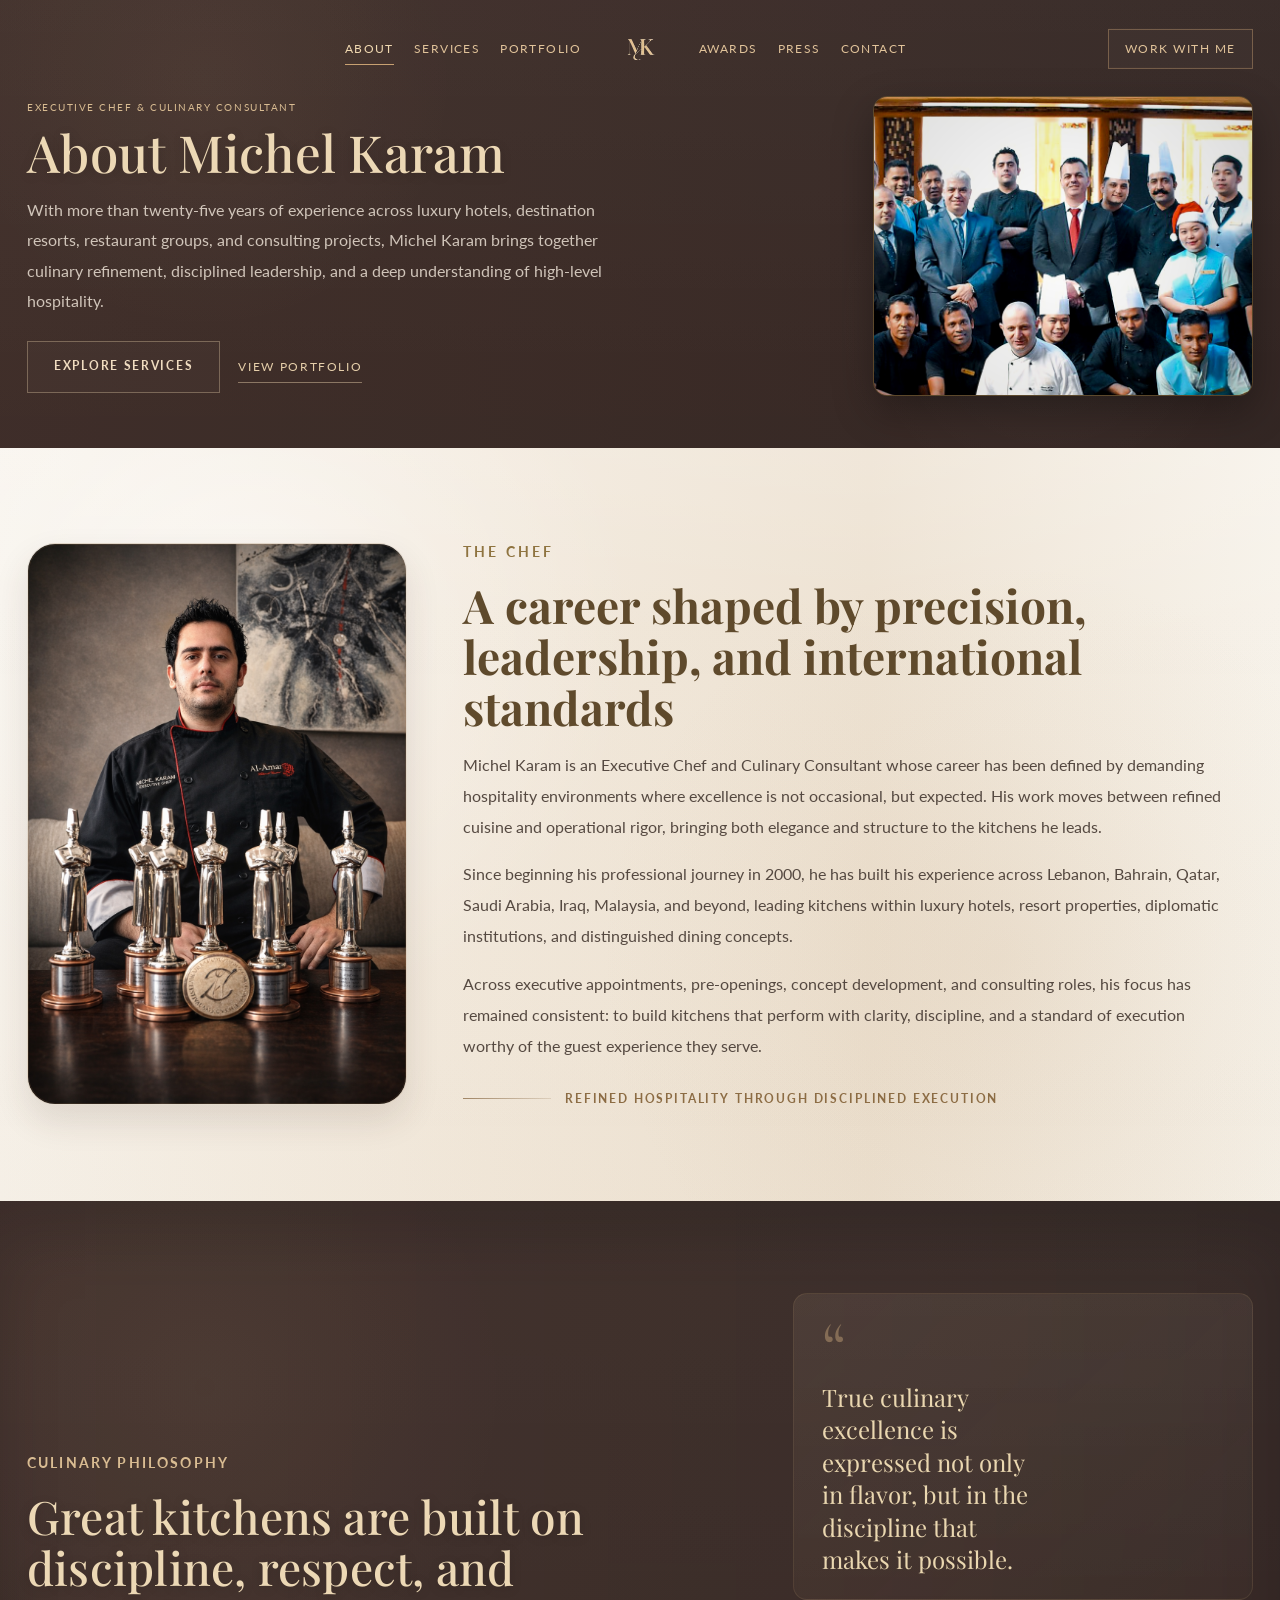
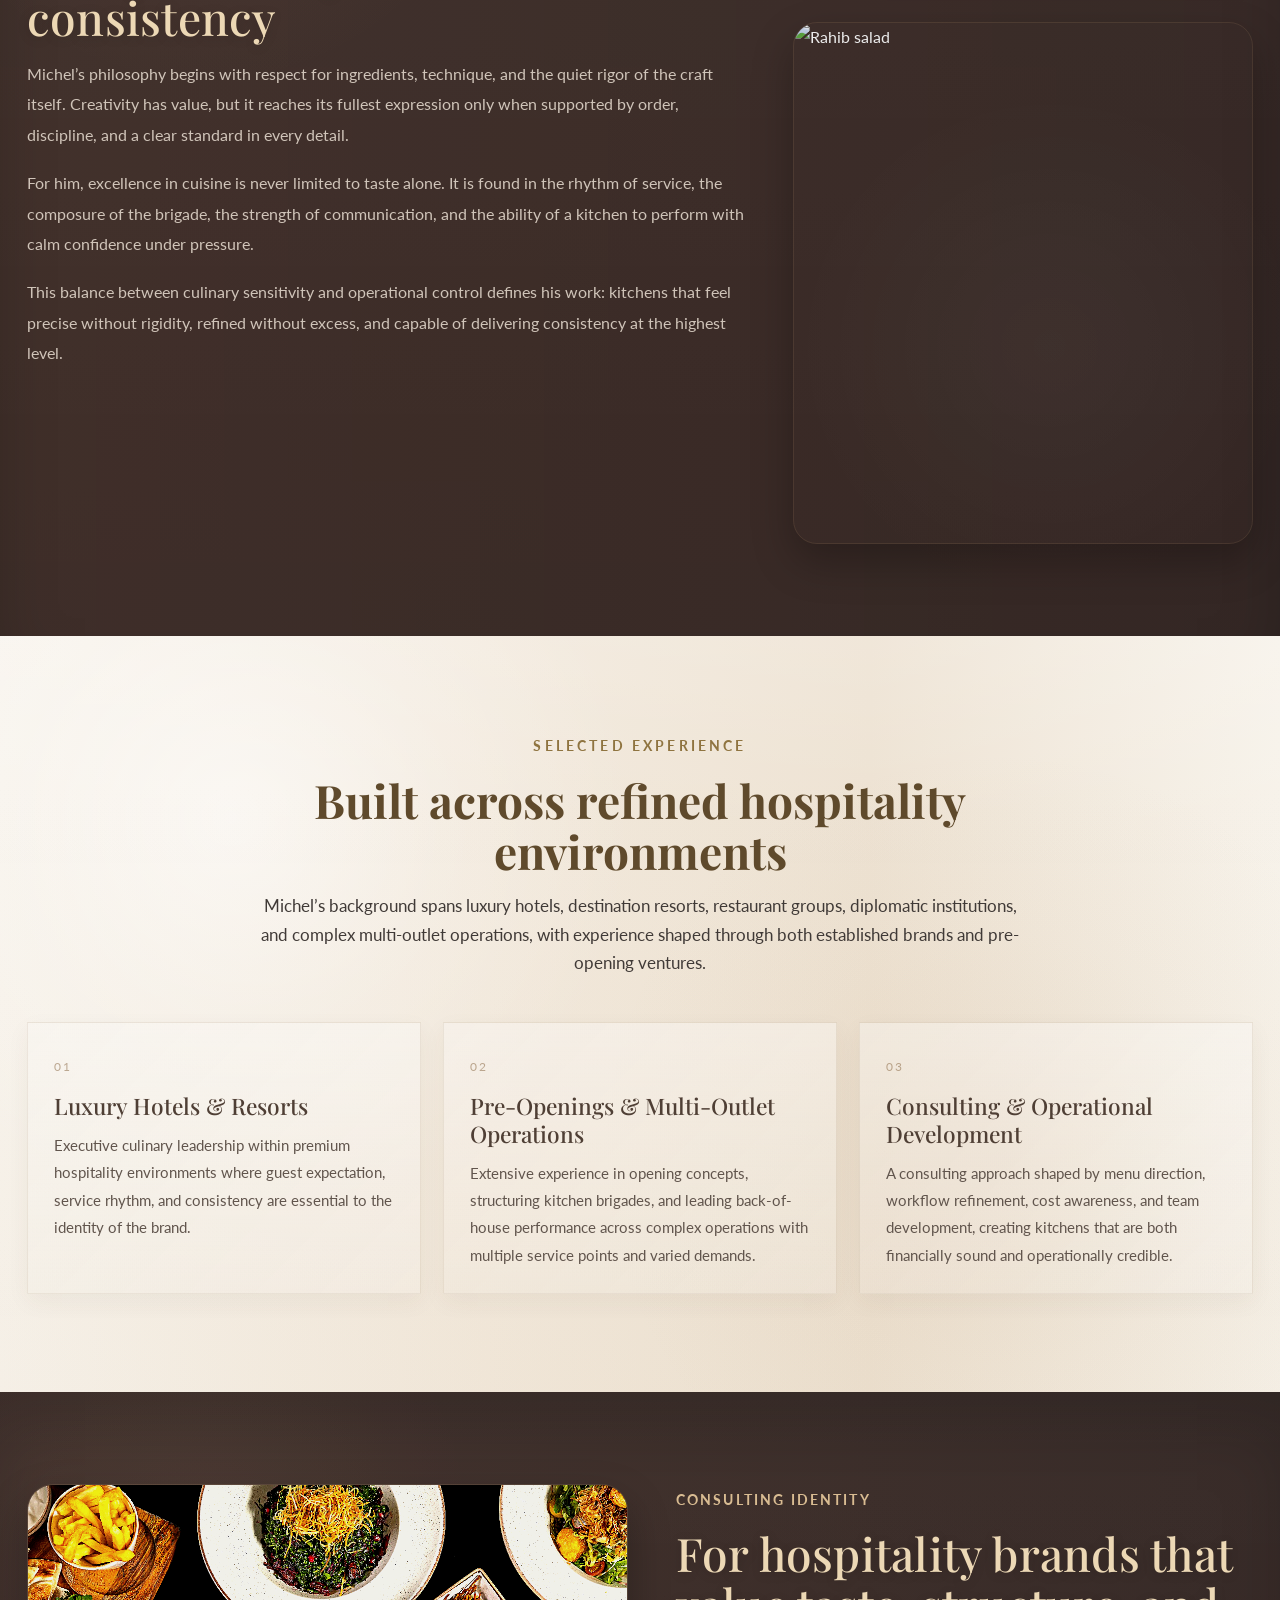
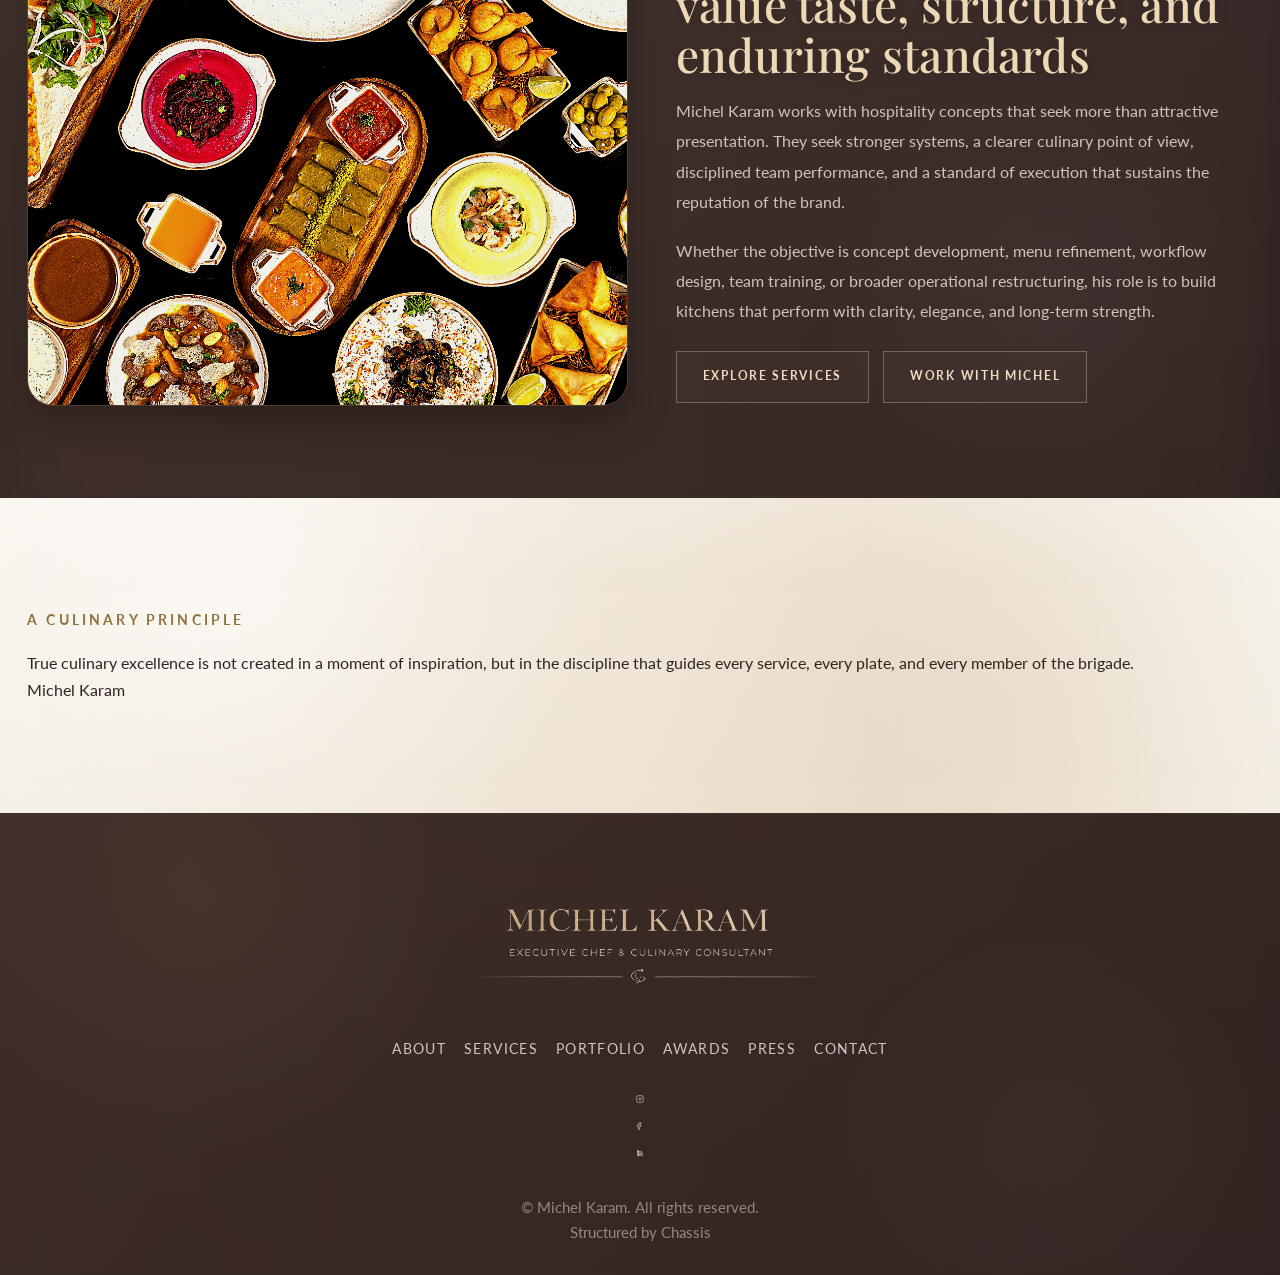
==== commit b1a5283c: "update" ====
--- a/about.html
+++ b/about.html
@@ -4,13 +4,34 @@
   <meta charset="UTF-8" />
   <meta name="viewport" content="width=device-width, initial-scale=1.0" />
 
-  <title>About Michel Karam | Executive Chef & Culinary Consultant</title>
-  <meta
-    name="description"
-    content="Discover Michel Karam’s culinary philosophy, leadership approach, and international experience across luxury hotels, resorts, restaurant concepts, and hospitality consulting."
-  />
-
-  <!-- Fonts -->
+  <title>Michel Karam | Culinary Consultant for Restaurants</title>
+
+  <meta name="description" content="Culinary consultant helping restaurants improve menus, kitchen systems, service flow, and hospitality operations.">
+  <meta name="keywords" content="Michel Karam, culinary consultant, restaurant consultant, executive chef, menu development, kitchen operations, hospitality consultant Lebanon">
+  <meta name="author" content="Chef Michel Karam">
+  <meta name="robots" content="index, follow">
+
+  <link rel="canonical" href="https://chefmichelkaram.com/about">
+
+  <meta property="og:title" content="Michel Karam | Culinary Consultant for Restaurants">
+  <meta property="og:description" content="Culinary consultant helping restaurants improve menus, kitchen systems, service flow, and hospitality operations.">
+  <meta property="og:url" content="https://chefmichelkaram.com/about">
+  <meta property="og:type" content="website">
+  <meta property="og:image" content="https://chefmichelkaram.com/assets/Chef/michel-karam-culinary-brigade-leadership.png">
+  <meta property="og:image:width" content="1200" />
+  <meta property="og:image:height" content="630" />
+  <meta property="og:image:alt" content="Chef Michel Karam" />
+  <meta name="twitter:image" content="https://chefmichelkaram.com/assets/Chef/michel-karam-culinary-brigade-leadership.png" />
+  <meta name="twitter:title" content="Michel Karam | Culinary Consultant for Restaurants">
+  <meta name="twitter:description" content="Culinary consultant helping restaurants improve menus, kitchen systems, service flow, and hospitality operations.">
+  <meta name="twitter:image" content="https://chefmichelkaram.com/assets/Chef/michel-karam-culinary-brigade-leadership.png">
+
+  <link rel="icon" type="image/png" href="/favicon.png">
+  <link rel="shortcut icon" href="/favicon.png">
+  <link rel="apple-touch-icon" href="/assets/favicon/favicon.png">
+
+  <meta name="theme-color" content="#1C1C1C">
+
   <link rel="preconnect" href="https://fonts.googleapis.com" />
   <link rel="preconnect" href="https://fonts.gstatic.com" crossorigin />
   <link
@@ -19,7 +40,43 @@
   />
 
   <link rel="stylesheet" href="style.css" />
+
+  <!-- Structured Data -->
+  <script type="application/ld+json">
+    {
+      "@context": "https://schema.org",
+      "@type": "Person",
+      "name": "Michel Karam",
+      "url": "https://chefmichelkaram.com",
+      "jobTitle": "Executive Chef & Culinary Consultant",
+      "description": "Executive Chef with 25+ years of international experience in luxury hospitality, kitchen leadership, and culinary consulting",
+      "image": "https://chefmichelkaram.com/assets/Chef/michel-karam-culinary-brigade-leadership.png",
+      "knowsLanguage": ["en", "ar", "fr"],
+      "knowsAbout": ["Culinary Arts", "Menu Development", "Kitchen Operations", "Hospitality Management", "Brigade Training"]
+    }
+  </script>
+  <script type="application/ld+json">
+    {
+      "@context": "https://schema.org",
+      "@type": "BreadcrumbList",
+      "itemListElement": [
+        {
+          "@type": "ListItem",
+          "position": 1,
+          "name": "Home",
+          "item": "https://chefmichelkaram.com/"
+        },
+        {
+          "@type": "ListItem",
+          "position": 2,
+          "name": "About",
+          "item": "https://chefmichelkaram.com/about"
+        }
+      ]
+    }
+  </script>
 </head>
+
 <body>
   <section class="about-hero">
     <header class="hero-header">
@@ -45,21 +102,34 @@
 
         <a href="contact.html" class="hero-top-cta">Work With Me</a>
 
+        <button class="nav-toggle hero-mobile-toggle" id="navToggle" aria-label="Open menu" aria-expanded="false">
+          <span></span>
+          <span></span>
+          <span></span>
+        </button>
+
+      </div>
+
+      <div class="container">
+        <nav class="mobile-hero-nav" id="siteNav">
+          <a href="about.html" aria-current="page">About</a>
+          <a href="services.html">Services</a>
+          <a href="portfolio.html">Portfolio</a>
+          <a href="awards.html">Awards</a>
+          <a href="press.html">Press</a>
+          <a href="contact.html">Contact</a>
+        </nav>
       </div>
     </header>
 
     <div class="container about-hero-grid">
-
       <div class="about-hero-text">
         <p class="hero-kicker">Executive Chef & Culinary Consultant</p>
 
         <h1>About Michel Karam</h1>
 
         <p class="about-hero-description">
-          With more than twenty-five years of experience across luxury hotels, resorts,
-          restaurant concepts, and hospitality consulting, Michel Karam brings together
-          culinary leadership, operational discipline, and a refined understanding of
-          premium guest experience.
+          With more than twenty-five years of experience across luxury hotels, destination resorts, restaurant groups, and consulting projects, Michel Karam brings together culinary refinement, disciplined leadership, and a deep understanding of high-level hospitality.
         </p>
 
         <div class="about-hero-actions">
@@ -71,51 +141,35 @@
       <div class="about-hero-image">
         <img src="assets/Chef/michel-karam-culinary-brigade-leadership.png" alt="Michel Karam with culinary team">
       </div>
-
     </div>
   </section>
 
   <main>
-    <!-- STORY -->
     <section class="section section-paper about-story-section">
       <div class="container">
         <div class="about-story-grid">
           <div class="about-story-media reveal">
             <div class="about-story-image-frame">
-              <img
-                src="assets/Chef/michel-karam-executive-chef-awards-portrait.png"
-                alt="Michel Karam portrait"
-              />
+              <img src="assets/Chef/michel-karam-executive-chef-awards-portrait.png" alt="Michel Karam portrait">
             </div>
           </div>
 
           <div class="about-story-content reveal">
             <p class="eyebrow eyebrow-dark">The Chef</p>
             <h2 class="section-title section-title-dark">
-              A career built on standards, leadership, and international hospitality
+              A career shaped by precision, leadership, and international standards
             </h2>
 
             <p class="about-story-text">
-              Michel Karam is an Executive Chef and Culinary Consultant whose career
-              has been shaped by high-level hospitality environments where quality,
-              discipline, and consistency are expected at every service. From luxury
-              hotels and resorts to flagship dining concepts and diplomatic institutions,
-              his work reflects a balance of culinary refinement and operational control.
+              Michel Karam is an Executive Chef and Culinary Consultant whose career has been defined by demanding hospitality environments where excellence is not occasional, but expected. His work moves between refined cuisine and operational rigor, bringing both elegance and structure to the kitchens he leads.
             </p>
 
             <p class="about-story-text">
-              Since beginning his professional journey in 2000, he has led kitchens
-              across Lebanon, Bahrain, Qatar, Saudi Arabia, Iraq, Malaysia, and the
-              wider region, taking on roles that span executive kitchen leadership,
-              pre-openings, concept development, menu engineering, and large-scale
-              back-of-house management.
+              Since beginning his professional journey in 2000, he has built his experience across Lebanon, Bahrain, Qatar, Saudi Arabia, Iraq, Malaysia, and beyond, leading kitchens within luxury hotels, resort properties, diplomatic institutions, and distinguished dining concepts.
             </p>
 
             <p class="about-story-text">
-              Today, Michel continues to work with hospitality brands, investors,
-              and restaurant operators seeking stronger culinary identity, clearer
-              operational systems, and a level of execution that supports both guest
-              experience and long-term performance.
+              Across executive appointments, pre-openings, concept development, and consulting roles, his focus has remained consistent: to build kitchens that perform with clarity, discipline, and a standard of execution worthy of the guest experience they serve.
             </p>
 
             <div class="about-story-signature">
@@ -127,7 +181,6 @@
       </div>
     </section>
 
-    <!-- PHILOSOPHY -->
     <section class="section section-stone philosophy-section">
       <div class="container">
         <div class="philosophy-grid">
@@ -136,23 +189,15 @@
             <h2 class="section-title">Great kitchens are built on discipline, respect, and consistency</h2>
 
             <p class="section-text">
-              Michel’s philosophy begins with respect for ingredients, technique,
-              and the craft itself, but it is sustained through structure, teamwork,
-              and clear standards. Creativity matters, but it delivers its best work
-              when supported by strong systems and thoughtful leadership.
-            </p>
-
-            <p class="section-text">
-              His approach is rooted in the belief that excellence in cuisine is never
-              only about the plate. It is about the way a kitchen communicates, the way
-              a brigade is trained, and the way service holds its standard under pressure.
-            </p>
-
-            <p class="section-text">
-              This balance between culinary expression and operational discipline defines
-              his work: kitchens that perform with calm, clarity, and consistency while
-              delivering an experience that feels polished, memorable, and credible at
-              every level.
+              Michel’s philosophy begins with respect for ingredients, technique, and the quiet rigor of the craft itself. Creativity has value, but it reaches its fullest expression only when supported by order, discipline, and a clear standard in every detail.
+            </p>
+
+            <p class="section-text">
+              For him, excellence in cuisine is never limited to taste alone. It is found in the rhythm of service, the composure of the brigade, the strength of communication, and the ability of a kitchen to perform with calm confidence under pressure.
+            </p>
+
+            <p class="section-text">
+              This balance between culinary sensitivity and operational control defines his work: kitchens that feel precise without rigidity, refined without excess, and capable of delivering consistency at the highest level.
             </p>
           </div>
 
@@ -160,16 +205,13 @@
             <div class="philosophy-quote-card">
               <p class="philosophy-quote-mark">“</p>
               <p class="philosophy-quote-text">
-                True culinary excellence is not only created in taste, but in the discipline behind it.
+                True culinary excellence is expressed not only in flavor, but in the discipline that makes it possible.
               </p>
             </div>
 
             <div class="philosophy-image-stack">
               <div class="philosophy-image-large">
-                <img
-                  src="assets/Live_Stations/michel-karam-kitchen-plating-team.png"
-                  alt="Michel Karam working in a professional kitchen"
-                />
+                <img src="assets/Starters/michel-karam-rahib-salad-smoked.jpg" alt="Rahib salad">
               </div>
             </div>
           </div>
@@ -177,16 +219,13 @@
       </div>
     </section>
 
-    <!-- SELECTED EXPERIENCE -->
     <section class="section section-paper strengths-section">
       <div class="container">
         <div class="section-heading center reveal">
           <p class="eyebrow eyebrow-dark">Selected Experience</p>
-          <h2 class="section-title section-title-dark">Built across premium hospitality environments</h2>
+          <h2 class="section-title section-title-dark">Built across refined hospitality environments</h2>
           <p class="section-text section-text-dark strengths-intro">
-            Michel’s background spans luxury hotels, resorts, restaurant groups,
-            diplomatic institutions, and high-volume culinary operations, with
-            experience shaped across both established brands and pre-opening projects.
+            Michel’s background spans luxury hotels, destination resorts, restaurant groups, diplomatic institutions, and complex multi-outlet operations, with experience shaped through both established brands and pre-opening ventures.
           </p>
         </div>
 
@@ -195,9 +234,7 @@
             <span class="strength-number">01</span>
             <h3>Luxury Hotels & Resorts</h3>
             <p>
-              Executive kitchen leadership across premium hospitality environments where
-              guest expectation, service precision, and operational consistency are central
-              to the brand experience.
+              Executive culinary leadership within premium hospitality environments where guest expectation, service rhythm, and consistency are essential to the identity of the brand.
             </p>
           </article>
 
@@ -205,9 +242,7 @@
             <span class="strength-number">02</span>
             <h3>Pre-Openings & Multi-Outlet Operations</h3>
             <p>
-              Extensive experience in launching concepts, structuring kitchen operations,
-              managing brigades, and leading back-of-house performance across complex,
-              multi-venue environments.
+              Extensive experience in opening concepts, structuring kitchen brigades, and leading back-of-house performance across complex operations with multiple service points and varied demands.
             </p>
           </article>
 
@@ -215,44 +250,32 @@
             <span class="strength-number">03</span>
             <h3>Consulting & Operational Development</h3>
             <p>
-              A consulting approach shaped by menu direction, kitchen workflow design,
-              cost awareness, team development, and the creation of systems that support
-              long-term quality and profitability.
+              A consulting approach shaped by menu direction, workflow refinement, cost awareness, and team development, creating kitchens that are both financially sound and operationally credible.
             </p>
           </article>
         </div>
       </div>
     </section>
 
-    <!-- CLOSING -->
     <section class="section section-stone about-closing-section">
       <div class="container">
         <div class="about-closing-grid">
           <div class="about-closing-image reveal">
-            <img
-              src="assets/Chef/michel-karam-chef-collaboration-kitchen.png"
-              alt="Michel Karam in a professional kitchen environment"
-            />
+            <img src="assets/Banquets_Buffets/michel-karam-mezze-spread-modern.png" alt="Michel Karam in a professional kitchen environment">
           </div>
 
           <div class="about-closing-copy reveal">
             <p class="eyebrow">Consulting Identity</p>
             <h2 class="section-title">
-              For hospitality brands that value taste, structure, and lasting standards
+              For hospitality brands that value taste, structure, and enduring standards
             </h2>
 
             <p class="section-text">
-              Michel Karam works with hospitality concepts that are looking for more than
-              attractive presentation. They are looking for stronger systems, clearer menu
-              direction, better team performance, and a culinary identity that reflects the
-              level of the brand.
-            </p>
-
-            <p class="section-text">
-              Whether the focus is concept development, menu engineering, workflow
-              refinement, team training, or broader operational restructuring, his role
-              is to build kitchens that perform with professionalism, consistency, and
-              long-term sustainability.
+              Michel Karam works with hospitality concepts that seek more than attractive presentation. They seek stronger systems, a clearer culinary point of view, disciplined team performance, and a standard of execution that sustains the reputation of the brand.
+            </p>
+
+            <p class="section-text">
+              Whether the objective is concept development, menu refinement, workflow design, team training, or broader operational restructuring, his role is to build kitchens that perform with clarity, elegance, and long-term strength.
             </p>
 
             <div class="about-closing-actions">
@@ -264,38 +287,14 @@
       </div>
     </section>
 
-    <!-- CONTACT BAND -->
-    <section class="section contact-mockup-band">
-      <div class="container">
-        <div class="contact-mockup-panel">
-          <div class="contact-mockup-top">
-            <div class="contact-mockup-left reveal">
-              <div class="contact-mockup-heading">
-                <span class="contact-mockup-line short"></span>
-                <h2>Get in Touch</h2>
-                <span class="contact-mockup-line long"></span>
-              </div>
-
-              <p class="contact-mockup-text">
-                For executive chef opportunities, culinary consulting, collaborations,
-                and hospitality development projects.
-              </p>
-
-              <a href="contact.html" class="contact-mockup-button">Send Message</a>
-            </div>
-
-            <div class="contact-mockup-right reveal">
-              <div class="contact-mockup-info-row">
-                <span class="contact-mockup-icon">✉</span>
-                <a href="mailto:chefmichel@me.com">chefmichel@me.com</a>
-              </div>
-
-              <div class="contact-mockup-info-row">
-                <span class="contact-mockup-icon">⌕</span>
-                <a href="tel:+9613575876">+961 3 575 876</a>
-              </div>
-            </div>
-          </div>
+    <section class="section section-paper quote-band">
+      <div class="container">
+        <div class="quote-band-inner reveal">
+          <p class="eyebrow eyebrow-dark">A Culinary Principle</p>
+          <blockquote class="quote-band-text">
+            True culinary excellence is not created in a moment of inspiration, but in the discipline that guides every service, every plate, and every member of the brigade.
+          </blockquote>
+          <p class="quote-band-signature">Michel Karam</p>
         </div>
       </div>
     </section>
@@ -304,7 +303,7 @@
   <footer class="site-footer">
     <div class="container footer-inner">
       <div class="footer-brand">
-        <img src="assets/Logo/michel-karam-hero-logo.png" alt="Michel Karam logo" />
+        <img src="assets/Logo/michel-karam-hero-logo.png" alt="Michel Karam logo">
       </div>
 
       <div class="footer-links">
@@ -316,7 +315,36 @@
         <a href="contact.html">Contact</a>
       </div>
 
-      <p class="footer-copy">© Michel Karam. All rights reserved.</p>
+      <div class="footer-socials">
+        <a href="https://www.instagram.com/chefmichelkaram/" target="_blank" rel="noopener" aria-label="Instagram">
+          <svg viewBox="0 0 24 24" fill="none">
+            <path d="M7 2h10a5 5 0 0 1 5 5v10a5 5 0 0 1-5 5H7a5 5 0 0 1-5-5V7a5 5 0 0 1 5-5Z" stroke="currentColor" stroke-width="1.4"/>
+            <circle cx="12" cy="12" r="3.2" stroke="currentColor" stroke-width="1.4"/>
+            <circle cx="17.5" cy="6.5" r="1" fill="currentColor"/>
+          </svg>
+        </a>
+
+        <a href="https://www.facebook.com/chefmichelkaram" target="_blank" rel="noopener" aria-label="Facebook">
+          <svg viewBox="0 0 24 24" fill="none">
+            <path d="M15 2h-3a5 5 0 0 0-5 5v3H4v4h3v8h4v-8h3l1-4h-4V7a1 1 0 0 1 1-1h3V2Z" stroke="currentColor" stroke-width="1.4"/>
+          </svg>
+        </a>
+
+        <a href="https://www.linkedin.com/in/michel-karam-702a6a41/" target="_blank" rel="noopener" aria-label="LinkedIn">
+          <svg viewBox="0 0 24 24" fill="none">
+            <path d="M4 8h4v12H4zM6 4a2 2 0 1 1 0 4 2 2 0 0 1 0-4Zm6 4h3.5a3.5 3.5 0 0 1 3.5 3.5V20h-4v-7a1.5 1.5 0 0 0-3 0v7h-4V8Z" stroke="currentColor" stroke-width="1.4"/>
+          </svg>
+        </a>
+      </div>
+
+      <p class="footer-copy">
+        © Michel Karam. All rights reserved.
+        <br>
+        Structured by
+        <a href="https://chassislb.com" target="_blank" rel="noopener" class="footer-credit-link">
+          Chassis
+        </a>
+      </p>
     </div>
   </footer>
 
--- a/style.css
+++ b/style.css
@@ -1333,7 +1333,11 @@
   width: 100%;
 }
 
-.about-hero {
+/* HERO + SHARED DARK LANGUAGE */
+
+.about-hero,
+.philosophy-section,
+.about-closing-section {
   position: relative;
   overflow: hidden;
   background:
@@ -1349,11 +1353,16 @@
       rgba(45, 33, 31, 0.10) 100%
     ),
     url("assets/Backgrounds/stone-texture.jpg") center/cover no-repeat;
+}
+
+.about-hero {
   padding-top: 10px;
   padding-bottom: 52px;
 }
 
-.about-hero::before {
+.about-hero::before,
+.philosophy-section::before,
+.about-closing-section::before {
   content: "";
   position: absolute;
   inset: 0;
@@ -1374,9 +1383,14 @@
   z-index: 5;
 }
 
+.about-hero-grid,
+.philosophy-grid,
+.about-closing-grid {
+  position: relative;
+  z-index: 2;
+}
+
 .about-hero-grid {
-  position: relative;
-  z-index: 4;
   display: grid;
   grid-template-columns: minmax(0, 1fr) 380px;
   align-items: center;
@@ -1389,23 +1403,41 @@
   max-width: 620px;
 }
 
-.about-hero-text h1 {
+.about-hero-text h1,
+.philosophy-section .section-title,
+.about-closing-section .section-title {
   font-family: var(--font-heading);
   font-weight: 500;
+  letter-spacing: 0.005em;
+  color: #ecd8b5;
+  text-shadow: 0 2px 12px rgba(0, 0, 0, 0.16);
+}
+
+.about-hero-text h1 {
   font-size: clamp(2.35rem, 4vw, 4rem);
   line-height: 0.98;
-  letter-spacing: 0.005em;
-  color: #d6b88c;
   margin-bottom: 18px;
-  text-shadow: 0 2px 12px rgba(0, 0, 0, 0.18);
+}
+
+.about-hero-description,
+.philosophy-section .section-text,
+.about-closing-section .section-text {
+  color: rgba(248, 238, 226, 0.78);
+  font-size: 1rem;
+  line-height: 1.9;
 }
 
 .about-hero-description {
   max-width: 620px;
-  color: rgba(255, 255, 255, 0.86);
-  font-size: 1rem;
-  line-height: 1.9;
   margin-bottom: 24px;
+}
+
+.philosophy-section .eyebrow,
+.about-closing-section .eyebrow,
+.about-hero .hero-kicker {
+  color: #d9bc92;
+  text-transform: uppercase;
+  letter-spacing: 0.15em;
 }
 
 .about-hero-actions {
@@ -1415,6 +1447,44 @@
   flex-wrap: wrap;
 }
 
+/* UNIFIED BUTTONS */
+
+.hero-outline-btn,
+.about-closing-section .btn-light-outline,
+.about-closing-section .btn-dark {
+  min-height: 52px;
+  padding: 0 26px;
+  display: inline-flex;
+  align-items: center;
+  justify-content: center;
+  border-radius: 0;
+  text-transform: uppercase;
+  letter-spacing: 0.14em;
+  font-size: 0.76rem;
+  font-weight: 700;
+  transition: 0.28s ease;
+}
+
+/* Hero outline style reused for closing buttons */
+.hero-outline-btn,
+.about-closing-section .btn-light-outline,
+.about-closing-section .btn-dark {
+  border: 1px solid rgba(230, 207, 170, 0.34);
+  color: #f0dcc0;
+  background: rgba(255, 255, 255, 0.02);
+  box-shadow: none;
+}
+
+.hero-outline-btn:hover,
+.about-closing-section .btn-light-outline:hover,
+.about-closing-section .btn-dark:hover {
+  background: rgba(255, 255, 255, 0.05);
+  border-color: rgba(230, 207, 170, 0.52);
+  color: #f4e4c9;
+  transform: none;
+}
+
+/* Text link button */
 .hero-text-link {
   color: #e6cfaa;
   text-transform: uppercase;
@@ -1444,10 +1514,12 @@
   height: 300px;
   object-fit: cover;
   object-position: center;
-  border-radius: 10px;
-  border: 1px solid rgba(212, 175, 55, 0.25);
-  box-shadow: 0 15px 40px rgba(0, 0, 0, 0.35);
-}
+  border-radius: 14px;
+  border: 1px solid rgba(212, 175, 55, 0.22);
+  box-shadow: 0 15px 40px rgba(0, 0, 0, 0.32);
+}
+
+/* STORY */
 
 .about-story-section {
   padding-top: 92px;
@@ -1526,8 +1598,11 @@
   font-weight: 700;
 }
 
+/* PHILOSOPHY */
+
 .philosophy-section {
-  overflow: hidden;
+  padding-top: 92px;
+  padding-bottom: 92px;
 }
 
 .philosophy-grid {
@@ -1549,7 +1624,8 @@
 .philosophy-quote-card {
   position: relative;
   padding: 28px 28px 24px;
-  border: 1px solid rgba(200, 161, 114, 0.16);
+  border-radius: 14px;
+  border: 1px solid rgba(200, 161, 114, 0.14);
   background:
     linear-gradient(
       180deg,
@@ -1561,6 +1637,7 @@
       rgba(200, 161, 114, 0.06) 0%,
       rgba(200, 161, 114, 0.015) 100%
     );
+  backdrop-filter: blur(2px);
 }
 
 .philosophy-quote-mark {
@@ -1582,7 +1659,8 @@
 .philosophy-image-large {
   overflow: hidden;
   border-radius: 24px;
-  box-shadow: var(--shadow-deep);
+  box-shadow: 0 18px 40px rgba(0, 0, 0, 0.26);
+  border: 1px solid rgba(200, 161, 114, 0.12);
 }
 
 .philosophy-image-large img {
@@ -1592,6 +1670,8 @@
   filter: saturate(0.88) brightness(0.92);
 }
 
+/* STRENGTHS */
+
 .strengths-section {
   padding-top: 98px;
   padding-bottom: 98px;
@@ -1625,6 +1705,13 @@
       rgba(181, 140, 93, 0.01) 100%
     );
   box-shadow: 0 8px 22px rgba(77, 55, 47, 0.05);
+  transition: transform 0.28s ease, box-shadow 0.28s ease, border-color 0.28s ease;
+}
+
+.strength-card:hover {
+  transform: translateY(-4px);
+  box-shadow: 0 16px 30px rgba(77, 55, 47, 0.09);
+  border-color: rgba(138, 106, 69, 0.2);
 }
 
 .strength-number {
@@ -1651,6 +1738,8 @@
   line-height: 1.78;
 }
 
+/* CLOSING */
+
 .about-closing-section {
   padding-top: 92px;
   padding-bottom: 92px;
@@ -1666,13 +1755,15 @@
 .about-closing-image {
   overflow: hidden;
   border-radius: 26px;
-  box-shadow: 0 14px 34px rgba(66, 45, 34, 0.12);
+  box-shadow: 0 18px 42px rgba(0, 0, 0, 0.28);
+  border: 1px solid rgba(200, 161, 114, 0.14);
 }
 
 .about-closing-image img {
   width: 100%;
   height: 520px;
   object-fit: cover;
+  filter: saturate(0.92) brightness(0.94);
 }
 
 .about-closing-copy {
@@ -1684,7 +1775,7 @@
   align-items: center;
   gap: 14px;
   flex-wrap: wrap;
-  margin-top: 18px;
+  margin-top: 24px;
 }
 
 /* ---------- RESPONSIVE ---------- */
@@ -1778,9 +1869,10 @@
     height: 280px;
   }
 
- .hero-figure {
-  right: -10px;
-  bottom: 0;
+  .hero-figure {
+    right: -10px;
+    bottom: 0;
+  }
 }
 
 @media (max-width: 860px) {
@@ -2209,6 +2301,7 @@
     font-size: 2.2rem;
   }
 }
+
 /* =========================================================
    SERVICES PAGE
 ========================================================= */
@@ -2222,11 +2315,14 @@
   width: 100%;
 }
 
-/* SERVICES HERO */
+/* ---------------------------------------------------------
+   SERVICES HERO
+--------------------------------------------------------- */
 
 .services-hero {
   position: relative;
   overflow: hidden;
+
   background:
     linear-gradient(
       90deg,
@@ -2240,107 +2336,109 @@
       rgba(45, 33, 31, 0.10) 100%
     ),
     url("assets/Backgrounds/stone-texture.jpg") center/cover no-repeat;
+
   padding-top: 8px;
-  padding-bottom: 34px;
+  padding-bottom: 46px;
 }
 
 .services-hero::before {
   content: "";
   position: absolute;
   inset: 0;
+
   background:
     radial-gradient(circle at 16% 18%, rgba(200, 161, 114, 0.06), transparent 22%),
-    radial-gradient(circle at 82% 72%, rgba(255, 255, 255, 0.03), transparent 20%),
-    linear-gradient(
-      180deg,
-      rgba(255, 255, 255, 0.04) 0%,
-      rgba(255, 255, 255, 0.01) 100%
-    );
+    radial-gradient(circle at 82% 72%, rgba(255, 255, 255, 0.03), transparent 20%);
+
   mix-blend-mode: screen;
   pointer-events: none;
 }
 
-.services-hero .hero-header {
-  position: relative;
-  z-index: 5;
-}
-
 .services-hero-grid {
   position: relative;
-  z-index: 4;
-  display: grid;
-  grid-template-columns: minmax(0, 1fr) 340px;
+  z-index: 3;
+
+  display: grid;
+  grid-template-columns: minmax(0,1fr) 360px;
+  gap: 42px;
   align-items: center;
-  gap: 36px;
-  min-height: 240px;
-  padding-top: 8px;
+
+  min-height: 270px;
+  padding-top: 14px;
 }
 
 .services-hero-text {
-  max-width: 520px;
+  max-width: 600px;
 }
 
 .services-hero-text h1 {
   font-family: var(--font-heading);
   font-weight: 500;
-  font-size: clamp(2.15rem, 3.5vw, 3.45rem);
+
+  font-size: clamp(2.25rem,3.7vw,3.65rem);
   line-height: 0.98;
-  letter-spacing: 0.005em;
+
   color: #d6b88c;
-  margin-bottom: 14px;
-  text-shadow: 0 2px 12px rgba(0, 0, 0, 0.18);
+
+  margin-bottom: 16px;
+  text-shadow: 0 2px 12px rgba(0,0,0,0.18);
 }
 
 .services-hero-description {
-  max-width: 520px;
-  color: rgba(255, 255, 255, 0.86);
-  font-size: 0.98rem;
-  line-height: 1.78;
-  margin-bottom: 16px;
+  max-width: 560px;
+
+  color: rgba(255,255,255,0.84);
+  font-size: 1rem;
+  line-height: 1.84;
+
+  margin-bottom: 18px;
 }
 
 .services-hero-actions {
   display: flex;
   align-items: center;
   gap: 18px;
-  flex-wrap: wrap;
 }
 
 .hero-text-link {
   color: #e6cfaa;
+
   text-transform: uppercase;
   letter-spacing: 0.14em;
   font-size: 0.74rem;
+
   position: relative;
 }
 
 .hero-text-link::after {
   content: "";
   position: absolute;
+
   left: 0;
   bottom: -6px;
+
   width: 100%;
   height: 1px;
-  background: rgba(230, 207, 170, 0.46);
-}
-
-.services-hero-image {
-  display: flex;
-  justify-content: flex-end;
+
+  background: rgba(230,207,170,0.46);
 }
 
 .services-hero-image img {
   width: 100%;
-  max-width: 340px;
-  height: 240px;
+  max-width: 360px;
+
+  height: 260px;
   object-fit: cover;
-  object-position: center;
-  border-radius: 10px;
-  border: 1px solid rgba(212, 175, 55, 0.25);
-  box-shadow: 0 12px 30px rgba(0, 0, 0, 0.32);
-}
-
-/* INTRO */
+
+  border-radius: 12px;
+
+  border: 1px solid rgba(212,175,55,0.22);
+  box-shadow: 0 14px 34px rgba(0,0,0,0.30);
+}
+
+/* ---------------------------------------------------------
+   INTRO
+--------------------------------------------------------- */
 
 .services-intro-section {
   padding-top: 92px;
@@ -2349,7 +2447,7 @@
 
 .services-intro-grid {
   display: grid;
-  grid-template-columns: minmax(0, 1fr) 320px;
+  grid-template-columns: minmax(0,1fr) 320px;
   gap: 48px;
   align-items: center;
 }
@@ -2358,52 +2456,64 @@
   max-width: 760px;
 }
 
-.services-intro-aside {
-  display: flex;
-  justify-content: flex-end;
-}
-
 .services-intro-note {
-  width: 100%;
-  max-width: 280px;
-  padding: 24px 22px;
-  border: 1px solid rgba(138, 106, 69, 0.12);
+  padding: 26px 24px;
+
+  border: 1px solid rgba(138,106,69,0.12);
+
   background:
     linear-gradient(
       180deg,
-      rgba(255, 255, 255, 0.48) 0%,
-      rgba(255, 255, 255, 0.2) 100%
-    ),
-    linear-gradient(
-      135deg,
-      rgba(181, 140, 93, 0.04) 0%,
-      rgba(181, 140, 93, 0.01) 100%
+      rgba(255,255,255,0.48) 0%,
+      rgba(255,255,255,0.20) 100%
     );
+
+  box-shadow: 0 8px 20px rgba(77,55,47,0.04);
 }
 
 .services-note-line {
-  display: block;
   width: 76px;
   height: 1px;
+
   margin-bottom: 16px;
+
   background:
     linear-gradient(
       90deg,
-      rgba(138, 106, 69, 0.8) 0%,
-      rgba(138, 106, 69, 0.16) 100%
+      rgba(138,106,69,0.8) 0%,
+      rgba(138,106,69,0.16) 100%
     );
 }
 
 .services-intro-note p {
   color: #5b4b41;
-  line-height: 1.8;
-  font-size: 0.96rem;
-}
+  line-height: 1.82;
+}
+
+/* ---------------------------------------------------------
+   SERVICES GRID
+--------------------------------------------------------- */
 
 /* SERVICES GRID */
 
 .services-grid-section {
   overflow: hidden;
+}
+
+.services-grid-section .eyebrow,
+.section-stone.services-grid-section .eyebrow {
+  color: rgba(214, 184, 140, 0.88);
+}
+
+.services-grid-section .section-title,
+.section-stone.services-grid-section .section-title {
+  color: #ead7b7;
+  text-shadow: 0 2px 10px rgba(0, 0, 0, 0.12);
+}
+
+.services-grid-section .section-text,
+.section-stone.services-grid-section .section-text {
+  color: rgba(240, 226, 208, 0.72);
 }
 
 .services-grid-intro {
@@ -2414,13 +2524,13 @@
 .services-card-grid {
   display: grid;
   grid-template-columns: repeat(3, 1fr);
-  gap: 22px;
+  gap: 24px;
 }
 
 .service-card {
   position: relative;
-  min-height: 250px;
-  padding: 28px 26px 24px;
+  min-height: 272px;
+  padding: 30px 26px 24px;
   border: 1px solid rgba(200, 161, 114, 0.16);
   background:
     linear-gradient(
@@ -2433,6 +2543,14 @@
       rgba(200, 161, 114, 0.06) 0%,
       rgba(200, 161, 114, 0.015) 100%
     );
+  box-shadow: 0 10px 24px rgba(0, 0, 0, 0.05);
+  transition: transform 0.28s ease, box-shadow 0.28s ease, border-color 0.28s ease;
+}
+
+.service-card:hover {
+  transform: translateY(-4px);
+  border-color: rgba(212, 177, 132, 0.32);
+  box-shadow: 0 16px 36px rgba(0, 0, 0, 0.12);
 }
 
 .service-card-number {
@@ -2446,20 +2564,20 @@
 
 .service-card h3 {
   font-family: var(--font-heading);
+  font-size: 1.42rem;
   font-weight: 500;
-  font-size: 1.46rem;
-  line-height: 1.2;
   color: #ecd8ae;
   margin-bottom: 12px;
 }
 
 .service-card p {
-  color: rgba(255, 255, 255, 0.8);
-  font-size: 0.97rem;
-  line-height: 1.78;
-}
-
-/* PROCESS */
+  color: rgba(255, 255, 255, 0.78);
+  font-size: 0.96rem;
+  line-height: 1.8;
+}
+/* ---------------------------------------------------------
+   PROCESS
+--------------------------------------------------------- */
 
 .services-process-section {
   padding-top: 96px;
@@ -2468,46 +2586,51 @@
 
 .services-process-grid {
   display: grid;
-  grid-template-columns: repeat(4, 1fr);
-  gap: 22px;
+  grid-template-columns: repeat(4,1fr);
+  gap: 24px;
 }
 
 .process-step {
-  position: relative;
   padding: 28px 24px 22px;
-  border-top: 1px solid rgba(138, 106, 69, 0.26);
+
+  border-top: 1px solid rgba(138,106,69,0.26);
 }
 
 .process-step-number {
   display: inline-block;
-  color: rgba(138, 106, 69, 0.55);
+
+  color: rgba(138,106,69,0.55);
+
   text-transform: uppercase;
   letter-spacing: 0.18em;
   font-size: 0.72rem;
+
   margin-bottom: 14px;
 }
 
 .process-step h3 {
   font-family: var(--font-heading);
+
   font-weight: 500;
-  font-size: 1.4rem;
-  line-height: 1.2;
+  font-size: 1.36rem;
+
   color: #4f3f35;
+
   margin-bottom: 10px;
 }
 
 .process-step p {
   color: #61554d;
-  font-size: 0.95rem;
-  line-height: 1.78;
-}
-
-/* SERVICES QUOTE BAND */
+  line-height: 1.8;
+}
+
+/* ---------------------------------------------------------
+   QUOTE BAND
+--------------------------------------------------------- */
 
 .services-quote-band {
-  padding-top: 68px;
-  padding-bottom: 68px;
-  overflow: hidden;
+  padding-top: 74px;
+  padding-bottom: 74px;
 }
 
 .services-quote-inner {
@@ -2517,83 +2640,52 @@
 }
 
 .services-quote-eyebrow {
-  color: rgba(212, 177, 132, 0.75);
+  color: rgba(212,177,132,0.75);
+
   text-transform: uppercase;
   letter-spacing: 0.18em;
   font-size: 0.72rem;
+
   margin-bottom: 18px;
 }
 
 .services-quote-lines {
   display: flex;
-  align-items: center;
   justify-content: center;
   gap: 14px;
+
   margin-bottom: 24px;
 }
 
 .services-quote-lines span {
-  display: block;
   width: 72px;
   height: 1px;
+
   background: linear-gradient(
     90deg,
-    rgba(212, 177, 132, 0.18) 0%,
-    rgba(212, 177, 132, 0.7) 50%,
-    rgba(212, 177, 132, 0.18) 100%
+    rgba(212,177,132,0.18) 0%,
+    rgba(212,177,132,0.7) 50%,
+    rgba(212,177,132,0.18) 100%
   );
-}
-
-.services-quote-block {
-  margin: 0;
 }
 
 .services-quote-text {
   font-family: var(--font-heading);
+
   font-weight: 500;
-  font-size: clamp(2rem, 3.1vw, 2.9rem);
-  line-height: 1.22;
+
+  font-size: clamp(1.9rem,3vw,2.7rem);
+  line-height: 1.24;
+
   color: #ead7b0;
-  max-width: 18ch;
-  margin: 0 auto 18px;
-}
-
-.services-quote-credit {
-  color: rgba(255, 255, 255, 0.66);
-  font-size: 0.9rem;
-  letter-spacing: 0.04em;
-}
-
-.services-quote-credit em {
-  font-style: italic;
-  color: rgba(255, 255, 255, 0.78);
-}
-
-@media (max-width: 560px) {
-  .services-quote-band {
-    padding-top: 54px;
-    padding-bottom: 54px;
-  }
-
-  .services-quote-lines {
-    margin-bottom: 18px;
-  }
-
-  .services-quote-lines span {
-    width: 48px;
-  }
-
-  .services-quote-text {
-    font-size: 1.7rem;
-    max-width: 100%;
-  }
-
-  .services-quote-credit {
-    font-size: 0.82rem;
-  }
-}
-
-/* AUDIENCE */
+
+  max-width: 21ch;
+  margin: 0 auto;
+}
+
+/* ---------------------------------------------------------
+   AUDIENCE
+--------------------------------------------------------- */
 
 .services-audience-section {
   padding-top: 92px;
@@ -2610,7 +2702,8 @@
 .services-audience-image {
   overflow: hidden;
   border-radius: 26px;
-  box-shadow: 0 14px 34px rgba(66, 45, 34, 0.12);
+
+  box-shadow: 0 14px 34px rgba(66,45,34,0.12);
 }
 
 .services-audience-image img {
@@ -2619,10 +2712,6 @@
   object-fit: cover;
 }
 
-.services-audience-copy {
-  max-width: 620px;
-}
-
 .services-audience-list {
   display: grid;
   gap: 18px;
@@ -2631,130 +2720,86 @@
 
 .services-audience-item {
   display: grid;
-  grid-template-columns: 14px minmax(0, 1fr);
+  grid-template-columns: 14px minmax(0,1fr);
   gap: 14px;
-  align-items: start;
 }
 
 .services-audience-item span {
   width: 8px;
   height: 8px;
+
   margin-top: 9px;
+
   border-radius: 50%;
   background: #b88e52;
 }
 
 .services-audience-item p {
   color: #5a4a40;
-  font-size: 1rem;
   line-height: 1.85;
 }
 
-/* RESPONSIVE */
-
-@media (max-width: 1180px) {
-  .services-hero-grid,
-  .services-intro-grid,
-  .services-audience-grid {
-    grid-template-columns: 1fr;
-  }
-
-  .services-hero-image,
-  .services-intro-aside {
-    justify-content: flex-start;
-  }
-
-  .services-card-grid {
-    grid-template-columns: repeat(2, 1fr);
-  }
-
-  .services-process-grid {
-    grid-template-columns: repeat(2, 1fr);
-  }
-}
-
-@media (max-width: 900px) {
-  .services-hero {
-    padding-top: 8px;
-    padding-bottom: 34px;
-  }
-
-  .services-hero-grid {
-    gap: 24px;
-    min-height: auto;
-    padding-top: 8px;
-  }
-
-  .services-hero-image {
-    justify-content: center;
-  }
-
-  .services-hero-image img {
-    max-width: 100%;
-    height: 240px;
-  }
-
-  .services-card-grid,
-  .services-process-grid,
-  .services-audience-grid {
-    grid-template-columns: 1fr;
-  }
-
-  .services-audience-image img {
-    height: 420px;
-  }
-}
-
-@media (max-width: 560px) {
-  .services-hero-text h1 {
-    font-size: 2rem;
-  }
-
-  .services-hero-description {
-    font-size: 0.94rem;
-    line-height: 1.8;
-  }
-
-  .services-hero-actions {
-    flex-direction: column;
-    align-items: stretch;
-  }
-
-  .hero-text-link {
-    width: fit-content;
-  }
-
-  .services-intro-section,
-  .services-process-section,
-  .services-audience-section {
-    padding-top: 74px;
-    padding-bottom: 74px;
-  }
-
-  .service-card,
-  .process-step {
-    padding: 22px 20px;
-  }
-
-  .service-card h3,
-  .process-step h3 {
-    font-size: 1.28rem;
-  }
-
-  .services-audience-image {
-    border-radius: 20px;
-  }
-
-  .services-audience-image img {
-    height: 340px;
-  }
-
-  .services-audience-item p,
-  .service-card p,
-  .process-step p {
-    font-size: 0.93rem;
-  }
-}
+/* ---------------------------------------------------------
+   RESPONSIVE
+--------------------------------------------------------- */
+
+@media (max-width:1180px){
+
+.services-hero-grid,
+.services-intro-grid,
+.services-audience-grid{
+grid-template-columns:1fr;
+}
+
+.services-card-grid{
+grid-template-columns:repeat(2,1fr);
+}
+
+.services-process-grid{
+grid-template-columns:repeat(2,1fr);
+}
+
+}
+
+@media (max-width:900px){
+
+.services-card-grid,
+.services-process-grid,
+.services-audience-grid{
+grid-template-columns:1fr;
+}
+
+.services-audience-image img{
+height:420px;
+}
+
+}
+
+@media (max-width:560px){
+
+.services-hero-text h1{
+font-size:2rem;
+}
+
+.services-intro-section,
+.services-process-section,
+.services-audience-section,
+.services-quote-band{
+padding-top:74px;
+padding-bottom:74px;
+}
+
+.service-card,
+.process-step{
+padding:22px 20px;
+}
+
+.services-audience-image img{
+height:340px;
+}
+
+}
+
 /* =========================================================
    PORTFOLIO PAGE
 ========================================================= */
@@ -2787,7 +2832,7 @@
     ),
     url("assets/Backgrounds/stone-texture.jpg") center/cover no-repeat;
   padding-top: 8px;
-  padding-bottom: 38px;
+  padding-bottom: 40px;
 }
 
 .portfolio-hero::before {
@@ -2815,33 +2860,33 @@
   position: relative;
   z-index: 4;
   display: grid;
-  grid-template-columns: minmax(0, 1fr) 360px;
+  grid-template-columns: minmax(0, 1fr) 340px;
   align-items: center;
-  gap: 40px;
-  min-height: 250px;
+  gap: 36px;
+  min-height: 240px;
   padding-top: 10px;
 }
 
 .portfolio-hero-text {
-  max-width: 540px;
+  max-width: 560px;
 }
 
 .portfolio-hero-text h1 {
   font-family: var(--font-heading);
   font-weight: 500;
-  font-size: clamp(2.15rem, 3.6vw, 3.55rem);
+  font-size: clamp(2.05rem, 3.2vw, 3.1rem);
   line-height: 0.98;
   letter-spacing: 0.005em;
   color: #d6b88c;
-  margin-bottom: 14px;
+  margin-bottom: 12px;
   text-shadow: 0 2px 12px rgba(0, 0, 0, 0.18);
 }
 
 .portfolio-hero-description {
   max-width: 520px;
-  color: rgba(255, 255, 255, 0.86);
-  font-size: 0.98rem;
-  line-height: 1.8;
+  color: rgba(255, 255, 255, 0.82);
+  font-size: 0.95rem;
+  line-height: 1.76;
   margin-bottom: 16px;
 }
 
@@ -2859,31 +2904,31 @@
 
 .portfolio-hero-image img {
   width: 100%;
-  max-width: 360px;
-  height: 250px;
+  max-width: 340px;
+  height: 220px;
   object-fit: cover;
   object-position: center;
-  border-radius: 10px;
-  border: 1px solid rgba(212, 175, 55, 0.25);
-  box-shadow: 0 12px 30px rgba(0, 0, 0, 0.32);
+  border-radius: 12px;
+  border: 1px solid rgba(212, 175, 55, 0.22);
+  box-shadow: 0 12px 28px rgba(0, 0, 0, 0.28);
 }
 
 /* INTRO */
 
 .portfolio-intro-section {
-  padding-top: 92px;
-  padding-bottom: 92px;
+  padding-top: 78px;
+  padding-bottom: 78px;
 }
 
 .portfolio-intro-grid {
   display: grid;
-  grid-template-columns: minmax(0, 1fr) 320px;
-  gap: 48px;
+  grid-template-columns: minmax(0, 1fr) 290px;
+  gap: 40px;
   align-items: start;
 }
 
 .portfolio-intro-copy {
-  max-width: 760px;
+  max-width: 720px;
 }
 
 .portfolio-intro-aside {
@@ -2893,39 +2938,39 @@
 
 .portfolio-category-nav {
   width: 100%;
-  max-width: 280px;
+  max-width: 270px;
   display: grid;
   gap: 10px;
 }
 
 .portfolio-category-nav a {
   display: block;
-  padding: 12px 14px;
+  padding: 11px 14px;
   border: 1px solid rgba(138, 106, 69, 0.12);
   color: #5c4d43;
-  background:
-    linear-gradient(
-      180deg,
-      rgba(255, 255, 255, 0.5) 0%,
-      rgba(255, 255, 255, 0.2) 100%
-    );
-  transition: transform 0.25s ease, border-color 0.25s ease;
+  background: linear-gradient(
+    180deg,
+    rgba(255, 255, 255, 0.50) 0%,
+    rgba(255, 255, 255, 0.20) 100%
+  );
+  transition: transform 0.25s ease, border-color 0.25s ease, box-shadow 0.25s ease;
 }
 
 .portfolio-category-nav a:hover {
   transform: translateY(-2px);
-  border-color: rgba(138, 106, 69, 0.28);
+  border-color: rgba(138, 106, 69, 0.24);
+  box-shadow: 0 8px 18px rgba(77, 55, 47, 0.04);
 }
 
 /* CATEGORY SECTIONS */
 
 .portfolio-category-section {
-  padding-top: 92px;
-  padding-bottom: 92px;
+  padding-top: 74px;
+  padding-bottom: 74px;
 }
 
 .portfolio-section-heading {
-  margin-bottom: 34px;
+  margin-bottom: 24px;
 }
 
 .portfolio-section-heading.center {
@@ -2933,107 +2978,110 @@
 }
 
 .portfolio-section-intro {
-  max-width: 720px;
+  max-width: 620px;
+  font-size: 0.94rem;
+  line-height: 1.78;
 }
 
 .portfolio-section-heading.center .portfolio-section-intro {
   margin-inline: auto;
 }
 
+/* DARK SECTION TEXT OVERRIDES */
+
+.section-stone.portfolio-category-section .eyebrow {
+  color: rgba(214, 184, 140, 0.86);
+}
+
+.section-stone.portfolio-category-section .section-title {
+  color: #ead7b7;
+  text-shadow: 0 2px 10px rgba(0, 0, 0, 0.12);
+}
+
+.section-stone.portfolio-category-section .section-text {
+  color: rgba(240, 226, 208, 0.72);
+}
+
 /* GRIDS */
 
 .portfolio-grid {
   display: grid;
-  gap: 22px;
-}
-
-.signature-grid {
-  grid-template-columns: 1.3fr 1fr 1fr;
-}
-
-.signature-grid .portfolio-card-large {
-  grid-row: span 2;
+  gap: 16px;
 }
 
 .portfolio-grid-three {
   grid-template-columns: repeat(3, 1fr);
 }
 
+.portfolio-grid-four {
+  grid-template-columns: repeat(4, 1fr);
+}
+
 .portfolio-card {
   position: relative;
   overflow: hidden;
-  border-radius: 18px;
-  box-shadow: 0 10px 26px rgba(56, 40, 35, 0.08);
+  border-radius: 14px;
+  box-shadow: 0 8px 20px rgba(56, 40, 35, 0.07);
   background: rgba(255, 255, 255, 0.25);
 }
 
 .dark-grid .portfolio-card {
-  border: 1px solid rgba(200, 161, 114, 0.12);
-  box-shadow: 0 10px 24px rgba(0, 0, 0, 0.2);
+  border: 1px solid rgba(200, 161, 114, 0.10);
+  box-shadow: 0 10px 20px rgba(0, 0, 0, 0.16);
 }
 
 .portfolio-card img {
   width: 100%;
   height: 100%;
-  min-height: 320px;
+  min-height: 200px;
+  max-height: 240px;
   object-fit: cover;
   display: block;
-  transition: transform 0.5s ease;
+  transition: transform 0.42s ease;
 }
 
 .portfolio-card:hover img {
-  transform: scale(1.03);
-}
-
-/* QUOTE BAND */
-
-.portfolio-quote-band {
-  padding-top: 68px;
-  padding-bottom: 68px;
-  overflow: hidden;
+  transform: scale(1.02);
+}
+
+/* Slightly wider first section rhythm */
+#signature-dishes .portfolio-grid-four {
+  grid-template-columns: repeat(5, 1fr);
+}
+
+#signature-dishes .portfolio-card:first-child {
+  grid-column: span 2;
+}
+
+#signature-dishes .portfolio-card:first-child img {
+  min-height: 240px;
+  max-height: 240px;
+}
+
+/* Meat and live stations can stay a bit cleaner */
+#meat .portfolio-grid-four,
+#live-stations .portfolio-grid-four {
+  grid-template-columns: repeat(4, 1fr);
+}
+/* PORTFOLIO QUOTE SECTION */
+
+.portfolio-quote-section {
+  padding-top: 90px;
+  padding-bottom: 90px;
 }
 
 .portfolio-quote-inner {
-  max-width: 920px;
+  max-width: 780px;
   margin: 0 auto;
   text-align: center;
 }
 
-.portfolio-quote-eyebrow {
-  color: rgba(212, 177, 132, 0.75);
-  text-transform: uppercase;
-  letter-spacing: 0.18em;
-  font-size: 0.72rem;
-  margin-bottom: 18px;
-}
-
-.portfolio-quote-text {
+.portfolio-quote-text-dark {
   font-family: var(--font-heading);
-  font-weight: 500;
-  font-size: clamp(1.9rem, 3vw, 2.8rem);
-  line-height: 1.2;
-  color: #ead7b0;
-  max-width: 20ch;
-  margin: 0 auto;
-}
-
-/* CLOSING */
-
-.portfolio-closing-section {
-  padding-top: 88px;
-  padding-bottom: 88px;
-}
-
-.portfolio-closing-inner {
-  max-width: 760px;
-  margin: 0 auto;
-  text-align: center;
-}
-
-.portfolio-closing-text {
-  max-width: 680px;
-  margin-inline: auto;
-  margin-bottom: 22px;
+  font-size: clamp(1.6rem, 2.4vw, 2.1rem);
+  line-height: 1.35;
+  color: #3b2d27;
+  margin-top: 12px;
 }
 
 /* RESPONSIVE */
@@ -3049,24 +3097,27 @@
     justify-content: flex-start;
   }
 
-  .signature-grid,
-  .portfolio-grid-three {
+  .portfolio-grid-three,
+  .portfolio-grid-four,
+  #signature-dishes .portfolio-grid-four,
+  #meat .portfolio-grid-four,
+  #live-stations .portfolio-grid-four {
     grid-template-columns: repeat(2, 1fr);
   }
 
-  .signature-grid .portfolio-card-large {
-    grid-row: span 1;
+  #signature-dishes .portfolio-card:first-child {
+    grid-column: span 1;
   }
 }
 
 @media (max-width: 900px) {
   .portfolio-hero {
     padding-top: 8px;
-    padding-bottom: 34px;
+    padding-bottom: 32px;
   }
 
   .portfolio-hero-grid {
-    gap: 26px;
+    gap: 22px;
     min-height: auto;
     padding-top: 8px;
   }
@@ -3077,16 +3128,21 @@
 
   .portfolio-hero-image img {
     max-width: 100%;
-    height: 240px;
-  }
-
-  .signature-grid,
-  .portfolio-grid-three {
+    height: 220px;
+  }
+
+  .portfolio-grid-three,
+  .portfolio-grid-four,
+  #signature-dishes .portfolio-grid-four,
+  #meat .portfolio-grid-four,
+  #live-stations .portfolio-grid-four {
     grid-template-columns: 1fr;
   }
 
-  .portfolio-card img {
-    min-height: 280px;
+  .portfolio-card img,
+  #signature-dishes .portfolio-card:first-child img {
+    min-height: 220px;
+    max-height: 260px;
   }
 }
 
@@ -3096,33 +3152,24 @@
   }
 
   .portfolio-hero-description {
-    font-size: 0.94rem;
-    line-height: 1.8;
+    font-size: 0.93rem;
+    line-height: 1.78;
   }
 
   .portfolio-intro-section,
-  .portfolio-category-section,
-  .portfolio-closing-section {
-    padding-top: 74px;
-    padding-bottom: 74px;
+  .portfolio-category-section {
+    padding-top: 66px;
+    padding-bottom: 66px;
   }
 
   .portfolio-card {
-    border-radius: 14px;
-  }
-
-  .portfolio-card img {
-    min-height: 240px;
-  }
-
-  .portfolio-quote-band {
-    padding-top: 54px;
-    padding-bottom: 54px;
-  }
-
-  .portfolio-quote-text {
-    font-size: 1.7rem;
-    max-width: 100%;
+    border-radius: 12px;
+  }
+
+  .portfolio-card img,
+  #signature-dishes .portfolio-card:first-child img {
+    min-height: 210px;
+    max-height: 240px;
   }
 }
 /* =========================================================
@@ -3157,7 +3204,7 @@
     ),
     url("assets/Backgrounds/stone-texture.jpg") center/cover no-repeat;
   padding-top: 8px;
-  padding-bottom: 34px;
+  padding-bottom: 40px;
 }
 
 .awards-hero::before {
@@ -3189,29 +3236,29 @@
   align-items: center;
   gap: 36px;
   min-height: 240px;
-  padding-top: 8px;
+  padding-top: 10px;
 }
 
 .awards-hero-text {
-  max-width: 520px;
+  max-width: 560px;
 }
 
 .awards-hero-text h1 {
   font-family: var(--font-heading);
   font-weight: 500;
-  font-size: clamp(2.15rem, 3.5vw, 3.45rem);
+  font-size: clamp(2.05rem, 3.2vw, 3.1rem);
   line-height: 0.98;
   letter-spacing: 0.005em;
   color: #d6b88c;
-  margin-bottom: 14px;
+  margin-bottom: 12px;
   text-shadow: 0 2px 12px rgba(0, 0, 0, 0.18);
 }
 
 .awards-hero-description {
   max-width: 520px;
-  color: rgba(255, 255, 255, 0.86);
-  font-size: 0.98rem;
-  line-height: 1.78;
+  color: rgba(255, 255, 255, 0.82);
+  font-size: 0.95rem;
+  line-height: 1.76;
   margin-bottom: 16px;
 }
 
@@ -3230,30 +3277,30 @@
 .awards-hero-image img {
   width: 100%;
   max-width: 340px;
-  height: 240px;
+  height: 220px;
   object-fit: cover;
   object-position: center;
-  border-radius: 10px;
-  border: 1px solid rgba(212, 175, 55, 0.25);
-  box-shadow: 0 12px 30px rgba(0, 0, 0, 0.32);
+  border-radius: 12px;
+  border: 1px solid rgba(212, 175, 55, 0.22);
+  box-shadow: 0 12px 28px rgba(0, 0, 0, 0.28);
 }
 
 /* INTRO */
 
 .awards-intro-section {
-  padding-top: 92px;
-  padding-bottom: 92px;
+  padding-top: 76px;
+  padding-bottom: 76px;
 }
 
 .awards-intro-grid {
   display: grid;
-  grid-template-columns: minmax(0, 1fr) 320px;
-  gap: 48px;
-  align-items: center;
+  grid-template-columns: minmax(0, 1fr) 290px;
+  gap: 40px;
+  align-items: start;
 }
 
 .awards-intro-copy {
-  max-width: 760px;
+  max-width: 720px;
 }
 
 .awards-intro-aside {
@@ -3263,20 +3310,21 @@
 
 .awards-intro-note {
   width: 100%;
-  max-width: 280px;
+  max-width: 270px;
   padding: 24px 22px;
   border: 1px solid rgba(138, 106, 69, 0.12);
   background:
     linear-gradient(
       180deg,
       rgba(255, 255, 255, 0.48) 0%,
-      rgba(255, 255, 255, 0.2) 100%
+      rgba(255, 255, 255, 0.20) 100%
     ),
     linear-gradient(
       135deg,
       rgba(181, 140, 93, 0.04) 0%,
       rgba(181, 140, 93, 0.01) 100%
     );
+  box-shadow: 0 8px 18px rgba(77, 55, 47, 0.04);
 }
 
 .awards-note-line {
@@ -3298,54 +3346,75 @@
   font-size: 0.96rem;
 }
 
-/* FEATURE */
+/* FEATURED RECOGNITION */
 
 .awards-feature-section {
+  padding-top: 72px;
+  padding-bottom: 72px;
   overflow: hidden;
 }
 
 .awards-feature-grid {
   display: grid;
-  grid-template-columns: 340px minmax(0, 1fr);
-  gap: 48px;
+  grid-template-columns: 300px minmax(0, 1fr);
+  gap: 40px;
   align-items: center;
 }
 
 .awards-feature-image {
   overflow: hidden;
-  border-radius: 22px;
-  box-shadow: 0 10px 26px rgba(0, 0, 0, 0.18);
+  border-radius: 16px;
+  border: 1px solid rgba(200, 161, 114, 0.10);
+  box-shadow: 0 10px 22px rgba(0, 0, 0, 0.18);
 }
 
 .awards-feature-image img {
   width: 100%;
-  height: 360px;
+  height: 300px;
   object-fit: cover;
 }
 
+/* DARK SECTION TEXT */
+
+.section-stone.awards-feature-section .eyebrow,
+.section-stone.awards-values-section .eyebrow {
+  color: rgba(214, 184, 140, 0.84);
+}
+
+.section-stone.awards-feature-section .section-title,
+.section-stone.awards-values-section .section-title {
+  color: #ead7b7;
+  text-shadow: 0 2px 10px rgba(0, 0, 0, 0.12);
+}
+
+.section-stone.awards-feature-section .section-text,
+.section-stone.awards-values-section .section-text {
+  color: rgba(240, 226, 208, 0.70);
+}
+
 /* GALLERY */
 
 .awards-gallery-section {
-  padding-top: 92px;
-  padding-bottom: 92px;
+  padding-top: 76px;
+  padding-bottom: 76px;
 }
 
 .awards-gallery-intro {
-  max-width: 720px;
+  max-width: 680px;
   margin-inline: auto;
 }
 
 .awards-gallery-grid {
   display: grid;
-  grid-template-columns: 1.2fr 1fr 1fr;
-  gap: 22px;
+  grid-template-columns: 1.15fr 1fr 1fr;
+  gap: 16px;
 }
 
 .awards-card {
   position: relative;
   overflow: hidden;
-  border-radius: 18px;
-  box-shadow: 0 10px 26px rgba(56, 40, 35, 0.08);
+  border-radius: 14px;
+  box-shadow: 0 8px 20px rgba(56, 40, 35, 0.07);
   background: rgba(255, 255, 255, 0.25);
 }
 
@@ -3356,129 +3425,115 @@
 .awards-card img {
   width: 100%;
   height: 100%;
-  min-height: 300px;
+  min-height: 210px;
+  max-height: 230px;
   object-fit: cover;
   display: block;
-  transition: transform 0.5s ease;
+  transition: transform 0.42s ease;
+}
+
+.awards-card-large img {
+  min-height: 436px;
+  max-height: 436px;
 }
 
 .awards-card:hover img {
-  transform: scale(1.03);
-}
-
-/* QUOTE BAND */
-
-.awards-quote-band {
-  padding-top: 66px;
-  padding-bottom: 66px;
-  overflow: hidden;
-}
-
-.awards-quote-inner {
-  max-width: 920px;
-  margin: 0 auto;
-  text-align: center;
-}
-
-.awards-quote-eyebrow {
-  color: rgba(212, 177, 132, 0.75);
+  transform: scale(1.02);
+}
+
+/* SELECTED HONORS */
+
+.awards-values-section {
+  padding-top: 72px;
+  padding-bottom: 72px;
+}
+
+.awards-values-intro {
+  max-width: 680px;
+  margin-inline: auto;
+}
+
+.awards-values-grid {
+  display: grid;
+  grid-template-columns: repeat(3, 1fr);
+  gap: 16px;
+}
+
+.awards-value-card {
+  position: relative;
+  min-height: 200px;
+  padding: 24px 22px 20px;
+  border: 1px solid rgba(200, 161, 114, 0.14);
+  background:
+    linear-gradient(
+      180deg,
+      rgba(255, 255, 255, 0.04) 0%,
+      rgba(255, 255, 255, 0.015) 100%
+    ),
+    linear-gradient(
+      135deg,
+      rgba(200, 161, 114, 0.06) 0%,
+      rgba(200, 161, 114, 0.015) 100%
+    );
+  box-shadow: 0 10px 20px rgba(0, 0, 0, 0.10);
+}
+
+.awards-value-number {
+  display: inline-block;
+  color: rgba(212, 177, 132, 0.56);
   text-transform: uppercase;
   letter-spacing: 0.18em;
-  font-size: 0.72rem;
-  margin-bottom: 18px;
-}
-
-.awards-quote-text {
-  font-family: var(--font-heading);
-  font-weight: 500;
-  font-size: clamp(1.9rem, 3vw, 2.8rem);
-  line-height: 1.2;
-  color: #ead7b0;
-  max-width: 20ch;
-  margin: 0 auto;
-}
-
-/* VALUES */
-
-.awards-values-section {
-  padding-top: 92px;
-  padding-bottom: 92px;
-}
-
-.awards-values-grid {
-  display: grid;
-  grid-template-columns: repeat(3, 1fr);
-  gap: 22px;
-}
-
-.awards-value-card {
-  position: relative;
-  min-height: 220px;
-  padding: 28px 26px 24px;
-  border: 1px solid rgba(138, 106, 69, 0.12);
-  background:
-    linear-gradient(
-      180deg,
-      rgba(255, 255, 255, 0.42) 0%,
-      rgba(255, 255, 255, 0.18) 100%
-    ),
-    linear-gradient(
-      135deg,
-      rgba(181, 140, 93, 0.05) 0%,
-      rgba(181, 140, 93, 0.01) 100%
-    );
-  box-shadow: 0 8px 22px rgba(77, 55, 47, 0.05);
-}
-
-.awards-value-number {
-  display: inline-block;
-  color: rgba(138, 106, 69, 0.55);
-  text-transform: uppercase;
-  letter-spacing: 0.18em;
-  font-size: 0.72rem;
-  margin-bottom: 16px;
+  font-size: 0.7rem;
+  margin-bottom: 12px;
 }
 
 .awards-value-card h3 {
   font-family: var(--font-heading);
   font-weight: 500;
-  font-size: 1.42rem;
-  line-height: 1.22;
-  color: #4f3f35;
-  margin-bottom: 12px;
+  font-size: 1.26rem;
+  line-height: 1.2;
+  color: #ecd8ae;
+  margin-bottom: 10px;
 }
 
 .awards-value-card p {
-  color: #61554d;
-  font-size: 0.96rem;
-  line-height: 1.78;
-}
-
-/* CLOSING */
-
-.awards-closing-section {
-  padding-top: 88px;
-  padding-bottom: 88px;
-}
-
-.awards-closing-inner {
-  max-width: 760px;
+  color: rgba(255, 255, 255, 0.74);
+  font-size: 0.93rem;
+  line-height: 1.72;
+}
+
+/* CLOSING QUOTE */
+
+.awards-quote-section {
+  padding-top: 78px;
+  padding-bottom: 78px;
+}
+
+.awards-quote-inner {
+  max-width: 620px;
   margin: 0 auto;
   text-align: center;
 }
 
-.awards-closing-text {
-  max-width: 680px;
-  margin-inline: auto;
-  margin-bottom: 22px;
-}
-
-.awards-closing-actions {
-  display: flex;
-  justify-content: center;
-  align-items: center;
-  gap: 14px;
-  flex-wrap: wrap;
+.awards-quote-text-dark {
+  font-family: var(--font-heading);
+  font-weight: 500;
+  font-size: clamp(1.45rem, 2.2vw, 1.85rem);
+  line-height: 1.34;
+  color: #3b2d27;
+  margin: 12px auto 0;
+}
+
+@media (max-width: 560px) {
+  .awards-quote-section {
+    padding-top: 64px;
+    padding-bottom: 64px;
+  }
+
+  .awards-quote-text-dark {
+    font-size: 1.4rem;
+    max-width: 100%;
+  }
 }
 
 /* RESPONSIVE */
@@ -3503,16 +3558,21 @@
   .awards-card-large {
     grid-row: span 1;
   }
+
+  .awards-card-large img {
+    min-height: 240px;
+    max-height: 280px;
+  }
 }
 
 @media (max-width: 900px) {
   .awards-hero {
     padding-top: 8px;
-    padding-bottom: 34px;
+    padding-bottom: 32px;
   }
 
   .awards-hero-grid {
-    gap: 24px;
+    gap: 22px;
     min-height: auto;
     padding-top: 8px;
   }
@@ -3523,7 +3583,7 @@
 
   .awards-hero-image img {
     max-width: 100%;
-    height: 240px;
+    height: 220px;
   }
 
   .awards-gallery-grid,
@@ -3532,7 +3592,13 @@
   }
 
   .awards-feature-image img {
-    height: 300px;
+    height: 260px;
+  }
+
+  .awards-card img,
+  .awards-card-large img {
+    min-height: 220px;
+    max-height: 250px;
   }
 }
 
@@ -3542,34 +3608,28 @@
   }
 
   .awards-hero-description {
-    font-size: 0.94rem;
-    line-height: 1.8;
+    font-size: 0.93rem;
+    line-height: 1.78;
   }
 
   .awards-intro-section,
   .awards-gallery-section,
   .awards-values-section,
-  .awards-closing-section {
-    padding-top: 74px;
-    padding-bottom: 74px;
-  }
-
-  .awards-card {
-    border-radius: 14px;
-  }
-
-  .awards-card img {
-    min-height: 240px;
-  }
-
-  .awards-quote-band {
-    padding-top: 54px;
-    padding-bottom: 54px;
-  }
-
-  .awards-quote-text {
-    font-size: 1.7rem;
-    max-width: 100%;
+  .awards-quote-section,
+  .awards-feature-section {
+    padding-top: 64px;
+    padding-bottom: 64px;
+  }
+
+  .awards-card,
+  .awards-feature-image {
+    border-radius: 12px;
+  }
+
+  .awards-card img,
+  .awards-card-large img {
+    min-height: 210px;
+    max-height: 235px;
   }
 
   .awards-value-card {
@@ -3577,16 +3637,16 @@
   }
 
   .awards-value-card h3 {
-    font-size: 1.28rem;
+    font-size: 1.2rem;
   }
 
   .awards-value-card p {
-    font-size: 0.93rem;
-  }
-
-  .awards-closing-actions .btn,
-  .awards-closing-actions .btn-light-outline {
-    width: 100%;
+    font-size: 0.92rem;
+  }
+
+  .awards-quote-text-dark {
+    font-size: 1.4rem;
+    max-width: 100%;
   }
 }
 /* =========================================================
@@ -3621,7 +3681,7 @@
     ),
     url("assets/Backgrounds/stone-texture.jpg") center/cover no-repeat;
   padding-top: 8px;
-  padding-bottom: 34px;
+  padding-bottom: 40px;
 }
 
 .press-hero::before {
@@ -3653,29 +3713,29 @@
   align-items: center;
   gap: 36px;
   min-height: 240px;
-  padding-top: 8px;
+  padding-top: 10px;
 }
 
 .press-hero-text {
-  max-width: 520px;
+  max-width: 560px;
 }
 
 .press-hero-text h1 {
   font-family: var(--font-heading);
   font-weight: 500;
-  font-size: clamp(2.15rem, 3.5vw, 3.45rem);
+  font-size: clamp(2.05rem, 3.2vw, 3.1rem);
   line-height: 0.98;
   letter-spacing: 0.005em;
   color: #d6b88c;
-  margin-bottom: 14px;
+  margin-bottom: 12px;
   text-shadow: 0 2px 12px rgba(0, 0, 0, 0.18);
 }
 
 .press-hero-description {
   max-width: 520px;
-  color: rgba(255, 255, 255, 0.86);
-  font-size: 0.98rem;
-  line-height: 1.78;
+  color: rgba(255, 255, 255, 0.82);
+  font-size: 0.95rem;
+  line-height: 1.76;
   margin-bottom: 16px;
 }
 
@@ -3694,30 +3754,30 @@
 .press-hero-image img {
   width: 100%;
   max-width: 340px;
-  height: 240px;
+  height: 220px;
   object-fit: cover;
   object-position: center;
-  border-radius: 10px;
-  border: 1px solid rgba(212, 175, 55, 0.25);
-  box-shadow: 0 12px 30px rgba(0, 0, 0, 0.32);
+  border-radius: 12px;
+  border: 1px solid rgba(212, 175, 55, 0.22);
+  box-shadow: 0 12px 28px rgba(0, 0, 0, 0.28);
 }
 
 /* INTRO */
 
 .press-intro-section {
-  padding-top: 92px;
-  padding-bottom: 92px;
+  padding-top: 76px;
+  padding-bottom: 76px;
 }
 
 .press-intro-grid {
   display: grid;
-  grid-template-columns: minmax(0, 1fr) 320px;
-  gap: 48px;
-  align-items: center;
+  grid-template-columns: minmax(0, 1fr) 290px;
+  gap: 40px;
+  align-items: start;
 }
 
 .press-intro-copy {
-  max-width: 760px;
+  max-width: 720px;
 }
 
 .press-intro-aside {
@@ -3727,20 +3787,21 @@
 
 .press-intro-note {
   width: 100%;
-  max-width: 280px;
+  max-width: 270px;
   padding: 24px 22px;
   border: 1px solid rgba(138, 106, 69, 0.12);
   background:
     linear-gradient(
       180deg,
       rgba(255, 255, 255, 0.48) 0%,
-      rgba(255, 255, 255, 0.2) 100%
+      rgba(255, 255, 255, 0.20) 100%
     ),
     linear-gradient(
       135deg,
       rgba(181, 140, 93, 0.04) 0%,
       rgba(181, 140, 93, 0.01) 100%
     );
+  box-shadow: 0 8px 18px rgba(77, 55, 47, 0.04);
 }
 
 .press-note-line {
@@ -3762,54 +3823,75 @@
   font-size: 0.96rem;
 }
 
-/* FEATURE */
+/* FEATURED PRESS */
 
 .press-feature-section {
+  padding-top: 72px;
+  padding-bottom: 72px;
   overflow: hidden;
 }
 
 .press-feature-grid {
   display: grid;
-  grid-template-columns: 340px minmax(0, 1fr);
-  gap: 48px;
+  grid-template-columns: 300px minmax(0, 1fr);
+  gap: 40px;
   align-items: center;
 }
 
 .press-feature-image {
   overflow: hidden;
-  border-radius: 22px;
-  box-shadow: 0 10px 26px rgba(0, 0, 0, 0.18);
+  border-radius: 16px;
+  border: 1px solid rgba(200, 161, 114, 0.10);
+  box-shadow: 0 10px 22px rgba(0, 0, 0, 0.18);
 }
 
 .press-feature-image img {
   width: 100%;
-  height: 360px;
+  height: 300px;
   object-fit: cover;
 }
 
+/* DARK SECTION TEXT */
+
+.section-stone.press-feature-section .eyebrow,
+.section-stone.press-values-section .eyebrow {
+  color: rgba(214, 184, 140, 0.84);
+}
+
+.section-stone.press-feature-section .section-title,
+.section-stone.press-values-section .section-title {
+  color: #ead7b7;
+  text-shadow: 0 2px 10px rgba(0, 0, 0, 0.12);
+}
+
+.section-stone.press-feature-section .section-text,
+.section-stone.press-values-section .section-text {
+  color: rgba(240, 226, 208, 0.70);
+}
+
 /* GALLERY */
 
 .press-gallery-section {
-  padding-top: 92px;
-  padding-bottom: 92px;
+  padding-top: 76px;
+  padding-bottom: 76px;
 }
 
 .press-gallery-intro {
-  max-width: 720px;
+  max-width: 680px;
   margin-inline: auto;
 }
 
 .press-gallery-grid {
   display: grid;
-  grid-template-columns: 1.2fr 1fr 1fr;
-  gap: 22px;
+  grid-template-columns: 1.15fr 1fr 1fr;
+  gap: 16px;
 }
 
 .press-card {
   position: relative;
   overflow: hidden;
-  border-radius: 18px;
-  box-shadow: 0 10px 26px rgba(56, 40, 35, 0.08);
+  border-radius: 14px;
+  box-shadow: 0 8px 20px rgba(56, 40, 35, 0.07);
   background: rgba(255, 255, 255, 0.25);
 }
 
@@ -3820,129 +3902,103 @@
 .press-card img {
   width: 100%;
   height: 100%;
-  min-height: 300px;
+  min-height: 210px;
+  max-height: 230px;
   object-fit: cover;
   display: block;
-  transition: transform 0.5s ease;
+  transition: transform 0.42s ease;
+}
+
+.press-card-large img {
+  min-height: 436px;
+  max-height: 436px;
 }
 
 .press-card:hover img {
-  transform: scale(1.03);
-}
-
-/* QUOTE BAND */
-
-.press-quote-band {
-  padding-top: 66px;
-  padding-bottom: 66px;
-  overflow: hidden;
-}
-
-.press-quote-inner {
-  max-width: 920px;
-  margin: 0 auto;
-  text-align: center;
-}
-
-.press-quote-eyebrow {
-  color: rgba(212, 177, 132, 0.75);
+  transform: scale(1.02);
+}
+
+/* SELECTED COVERAGE */
+
+.press-values-section {
+  padding-top: 72px;
+  padding-bottom: 72px;
+}
+
+.press-values-intro {
+  max-width: 680px;
+  margin-inline: auto;
+}
+
+.press-values-grid {
+  display: grid;
+  grid-template-columns: repeat(3, 1fr);
+  gap: 16px;
+}
+
+.press-value-card {
+  position: relative;
+  min-height: 200px;
+  padding: 24px 22px 20px;
+  border: 1px solid rgba(200, 161, 114, 0.14);
+  background:
+    linear-gradient(
+      180deg,
+      rgba(255, 255, 255, 0.04) 0%,
+      rgba(255, 255, 255, 0.015) 100%
+    ),
+    linear-gradient(
+      135deg,
+      rgba(200, 161, 114, 0.06) 0%,
+      rgba(200, 161, 114, 0.015) 100%
+    );
+  box-shadow: 0 10px 20px rgba(0, 0, 0, 0.10);
+}
+
+.press-value-number {
+  display: inline-block;
+  color: rgba(212, 177, 132, 0.56);
   text-transform: uppercase;
   letter-spacing: 0.18em;
-  font-size: 0.72rem;
-  margin-bottom: 18px;
-}
-
-.press-quote-text {
-  font-family: var(--font-heading);
-  font-weight: 500;
-  font-size: clamp(1.9rem, 3vw, 2.8rem);
-  line-height: 1.2;
-  color: #ead7b0;
-  max-width: 20ch;
-  margin: 0 auto;
-}
-
-/* VALUES */
-
-.press-values-section {
-  padding-top: 92px;
-  padding-bottom: 92px;
-}
-
-.press-values-grid {
-  display: grid;
-  grid-template-columns: repeat(3, 1fr);
-  gap: 22px;
-}
-
-.press-value-card {
-  position: relative;
-  min-height: 220px;
-  padding: 28px 26px 24px;
-  border: 1px solid rgba(138, 106, 69, 0.12);
-  background:
-    linear-gradient(
-      180deg,
-      rgba(255, 255, 255, 0.42) 0%,
-      rgba(255, 255, 255, 0.18) 100%
-    ),
-    linear-gradient(
-      135deg,
-      rgba(181, 140, 93, 0.05) 0%,
-      rgba(181, 140, 93, 0.01) 100%
-    );
-  box-shadow: 0 8px 22px rgba(77, 55, 47, 0.05);
-}
-
-.press-value-number {
-  display: inline-block;
-  color: rgba(138, 106, 69, 0.55);
-  text-transform: uppercase;
-  letter-spacing: 0.18em;
-  font-size: 0.72rem;
-  margin-bottom: 16px;
+  font-size: 0.7rem;
+  margin-bottom: 12px;
 }
 
 .press-value-card h3 {
   font-family: var(--font-heading);
   font-weight: 500;
-  font-size: 1.42rem;
-  line-height: 1.22;
-  color: #4f3f35;
-  margin-bottom: 12px;
+  font-size: 1.26rem;
+  line-height: 1.2;
+  color: #ecd8ae;
+  margin-bottom: 10px;
 }
 
 .press-value-card p {
-  color: #61554d;
-  font-size: 0.96rem;
-  line-height: 1.78;
-}
-
-/* CLOSING */
-
-.press-closing-section {
-  padding-top: 88px;
-  padding-bottom: 88px;
-}
-
-.press-closing-inner {
-  max-width: 760px;
+  color: rgba(255, 255, 255, 0.74);
+  font-size: 0.93rem;
+  line-height: 1.72;
+}
+
+/* CLOSING QUOTE */
+
+.press-quote-section {
+  padding-top: 78px;
+  padding-bottom: 78px;
+}
+
+.press-quote-inner {
+  max-width: 620px;
   margin: 0 auto;
   text-align: center;
 }
 
-.press-closing-text {
-  max-width: 680px;
-  margin-inline: auto;
-  margin-bottom: 22px;
-}
-
-.press-closing-actions {
-  display: flex;
-  justify-content: center;
-  align-items: center;
-  gap: 14px;
-  flex-wrap: wrap;
+.press-quote-text-dark {
+  font-family: var(--font-heading);
+  font-weight: 500;
+  font-size: clamp(1.45rem, 2.2vw, 1.85rem);
+  line-height: 1.34;
+  color: #3b2d27;
+  margin: 12px auto 0;
 }
 
 /* RESPONSIVE */
@@ -3967,16 +4023,21 @@
   .press-card-large {
     grid-row: span 1;
   }
+
+  .press-card-large img {
+    min-height: 240px;
+    max-height: 280px;
+  }
 }
 
 @media (max-width: 900px) {
   .press-hero {
     padding-top: 8px;
-    padding-bottom: 34px;
+    padding-bottom: 32px;
   }
 
   .press-hero-grid {
-    gap: 24px;
+    gap: 22px;
     min-height: auto;
     padding-top: 8px;
   }
@@ -3987,7 +4048,7 @@
 
   .press-hero-image img {
     max-width: 100%;
-    height: 240px;
+    height: 220px;
   }
 
   .press-gallery-grid,
@@ -3996,7 +4057,13 @@
   }
 
   .press-feature-image img {
-    height: 300px;
+    height: 260px;
+  }
+
+  .press-card img,
+  .press-card-large img {
+    min-height: 220px;
+    max-height: 250px;
   }
 }
 
@@ -4006,34 +4073,28 @@
   }
 
   .press-hero-description {
-    font-size: 0.94rem;
-    line-height: 1.8;
+    font-size: 0.93rem;
+    line-height: 1.78;
   }
 
   .press-intro-section,
   .press-gallery-section,
   .press-values-section,
-  .press-closing-section {
-    padding-top: 74px;
-    padding-bottom: 74px;
-  }
-
-  .press-card {
-    border-radius: 14px;
-  }
-
-  .press-card img {
-    min-height: 240px;
-  }
-
-  .press-quote-band {
-    padding-top: 54px;
-    padding-bottom: 54px;
-  }
-
-  .press-quote-text {
-    font-size: 1.7rem;
-    max-width: 100%;
+  .press-quote-section,
+  .press-feature-section {
+    padding-top: 64px;
+    padding-bottom: 64px;
+  }
+
+  .press-card,
+  .press-feature-image {
+    border-radius: 12px;
+  }
+
+  .press-card img,
+  .press-card-large img {
+    min-height: 210px;
+    max-height: 235px;
   }
 
   .press-value-card {
@@ -4041,16 +4102,16 @@
   }
 
   .press-value-card h3 {
-    font-size: 1.28rem;
+    font-size: 1.2rem;
   }
 
   .press-value-card p {
-    font-size: 0.93rem;
-  }
-
-  .press-closing-actions .btn,
-  .press-closing-actions .btn-light-outline {
-    width: 100%;
+    font-size: 0.92rem;
+  }
+
+  .press-quote-text-dark {
+    font-size: 1.4rem;
+    max-width: 100%;
   }
 }
 /* =========================================================
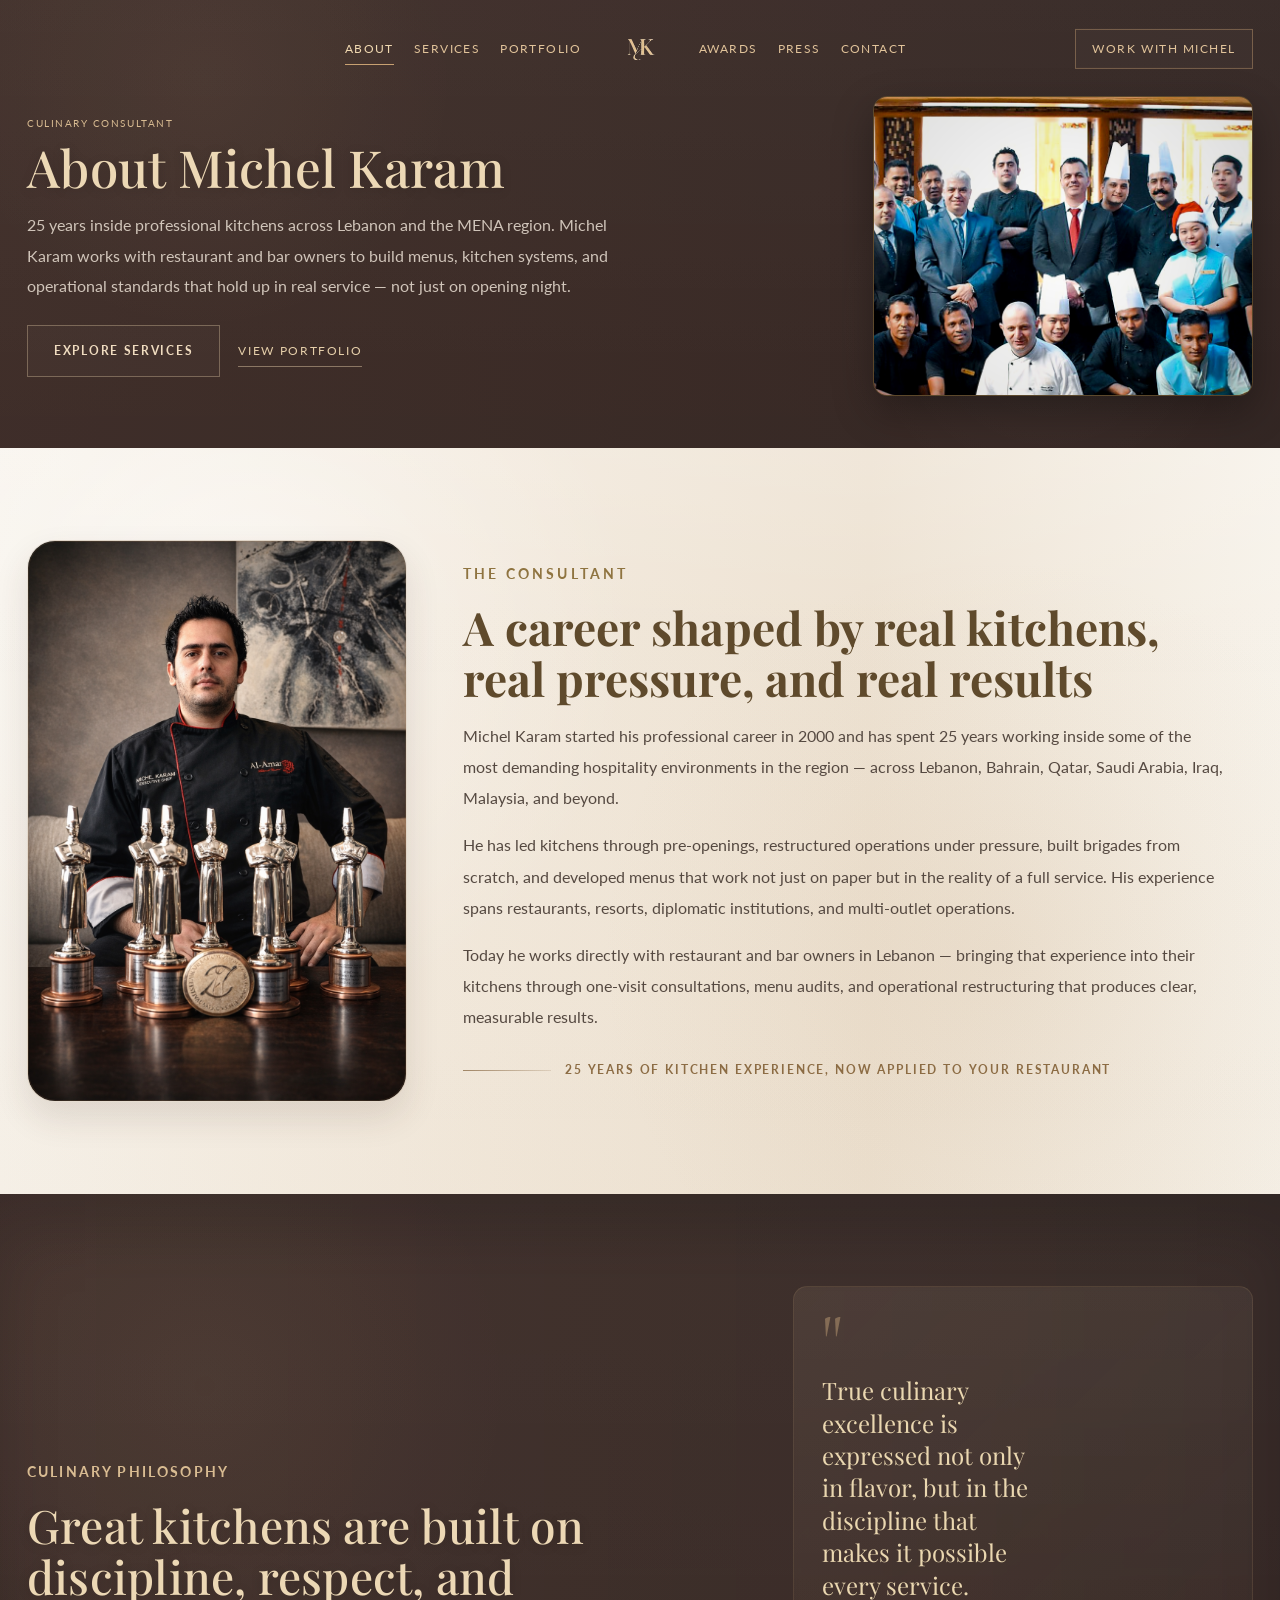
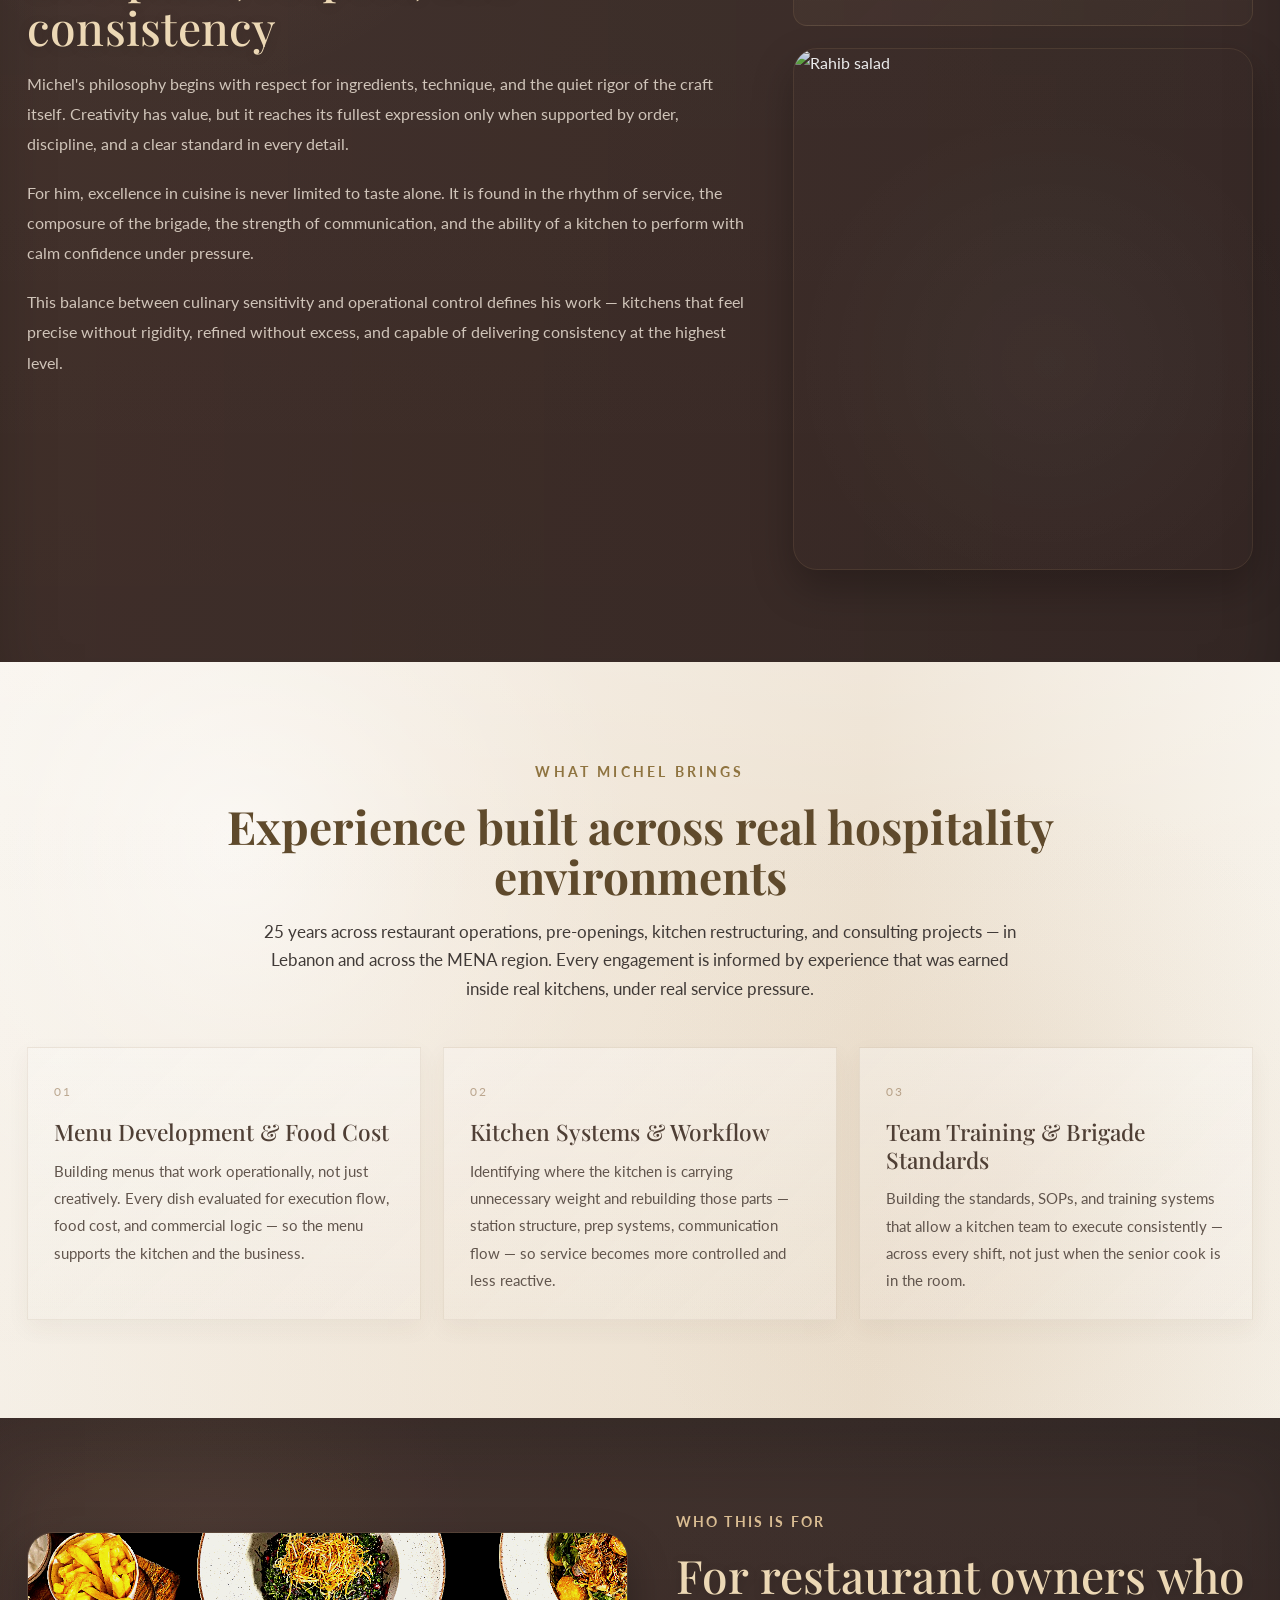
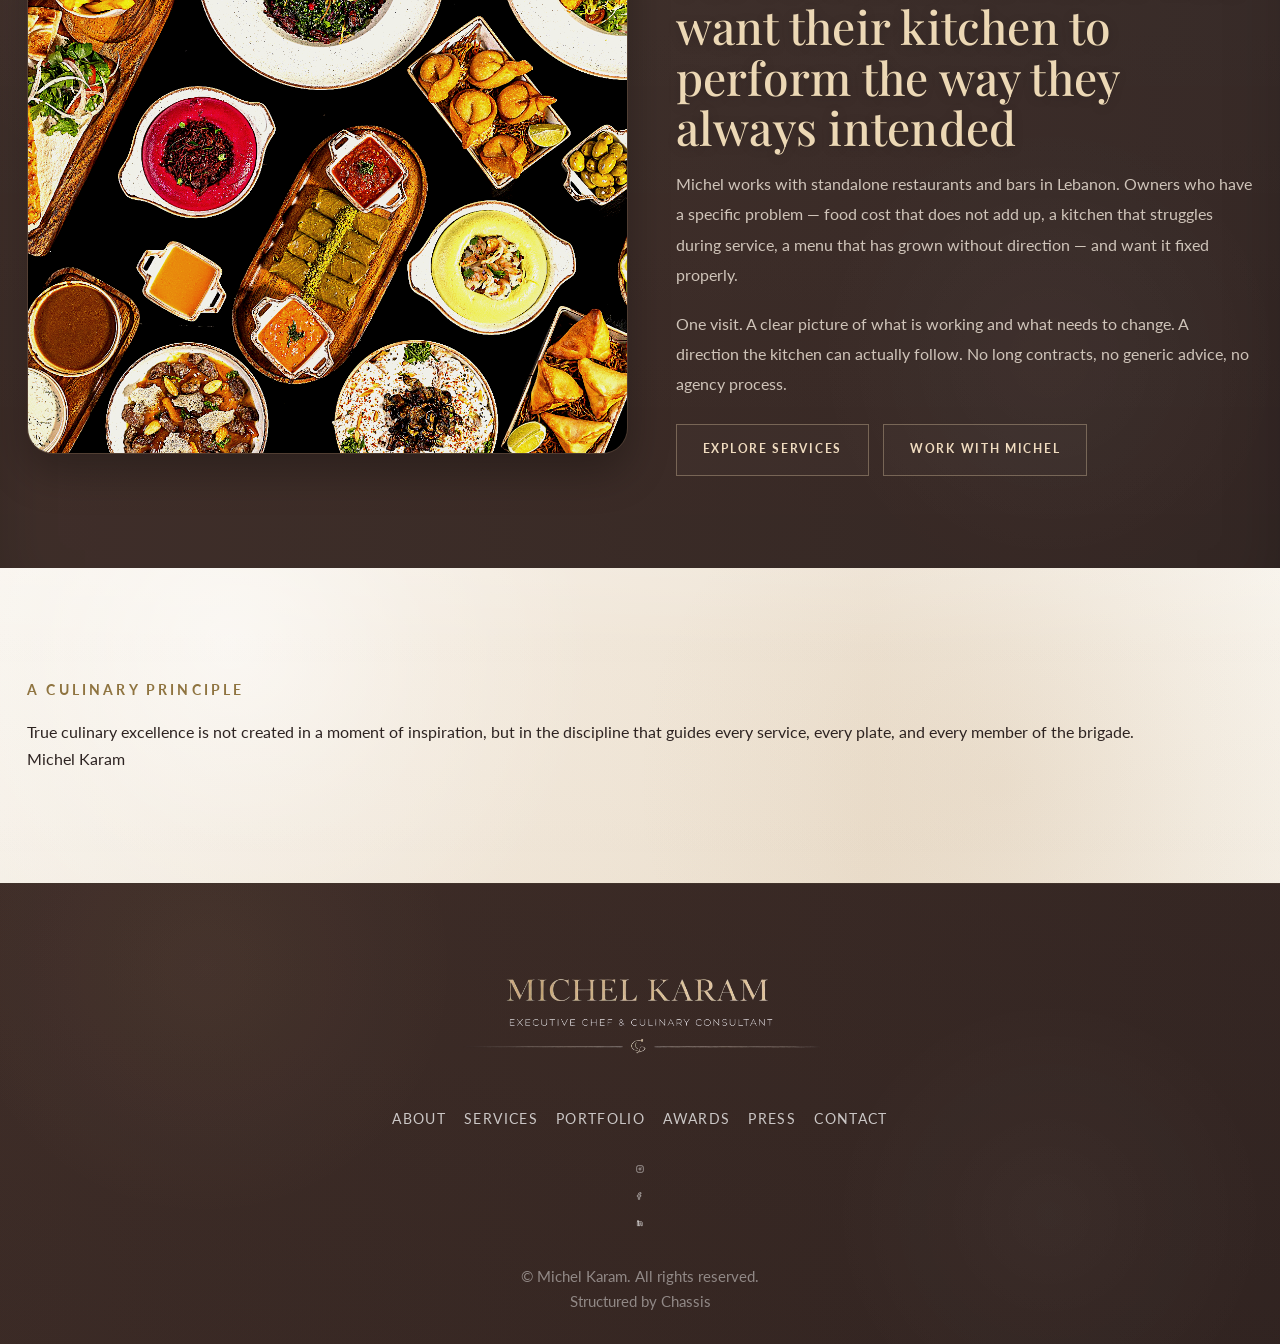
==== commit 0ecd4c0b: "update" ====
--- a/about.html
+++ b/about.html
@@ -4,17 +4,17 @@
   <meta charset="UTF-8" />
   <meta name="viewport" content="width=device-width, initial-scale=1.0" />
 
-  <title>Michel Karam | Culinary Consultant for Restaurants</title>
-
-  <meta name="description" content="Culinary consultant helping restaurants improve menus, kitchen systems, service flow, and hospitality operations.">
-  <meta name="keywords" content="Michel Karam, culinary consultant, restaurant consultant, executive chef, menu development, kitchen operations, hospitality consultant Lebanon">
+  <title>Michel Karam | Culinary Consultant for Restaurants in Lebanon</title>
+
+  <meta name="description" content="Michel Karam is a culinary consultant with 25 years of professional kitchen experience. He works with restaurant and bar owners in Lebanon to improve menus, kitchen systems, and operational performance.">
+  <meta name="keywords" content="Michel Karam, culinary consultant Lebanon, restaurant consultant Beirut, menu development, kitchen operations, hospitality consultant Lebanon">
   <meta name="author" content="Chef Michel Karam">
   <meta name="robots" content="index, follow">
 
   <link rel="canonical" href="https://chefmichelkaram.com/about">
 
-  <meta property="og:title" content="Michel Karam | Culinary Consultant for Restaurants">
-  <meta property="og:description" content="Culinary consultant helping restaurants improve menus, kitchen systems, service flow, and hospitality operations.">
+  <meta property="og:title" content="Michel Karam | Culinary Consultant for Restaurants in Lebanon">
+  <meta property="og:description" content="Michel Karam is a culinary consultant with 25 years of professional kitchen experience. He works with restaurant and bar owners in Lebanon to improve menus, kitchen systems, and operational performance.">
   <meta property="og:url" content="https://chefmichelkaram.com/about">
   <meta property="og:type" content="website">
   <meta property="og:image" content="https://chefmichelkaram.com/assets/Chef/michel-karam-culinary-brigade-leadership.png">
@@ -22,9 +22,8 @@
   <meta property="og:image:height" content="630" />
   <meta property="og:image:alt" content="Chef Michel Karam" />
   <meta name="twitter:image" content="https://chefmichelkaram.com/assets/Chef/michel-karam-culinary-brigade-leadership.png" />
-  <meta name="twitter:title" content="Michel Karam | Culinary Consultant for Restaurants">
-  <meta name="twitter:description" content="Culinary consultant helping restaurants improve menus, kitchen systems, service flow, and hospitality operations.">
-  <meta name="twitter:image" content="https://chefmichelkaram.com/assets/Chef/michel-karam-culinary-brigade-leadership.png">
+  <meta name="twitter:title" content="Michel Karam | Culinary Consultant for Restaurants in Lebanon">
+  <meta name="twitter:description" content="Michel Karam is a culinary consultant with 25 years of professional kitchen experience working with restaurant and bar owners in Lebanon.">
 
   <link rel="icon" type="image/png" href="/favicon.png">
   <link rel="shortcut icon" href="/favicon.png">
@@ -34,25 +33,31 @@
 
   <link rel="preconnect" href="https://fonts.googleapis.com" />
   <link rel="preconnect" href="https://fonts.gstatic.com" crossorigin />
-  <link
-    href="https://fonts.googleapis.com/css2?family=Cormorant+Garamond:wght@400;500;600;700&family=Lato:wght@300;400;700&family=Playfair+Display:wght@500;600;700;800&display=swap"
-    rel="stylesheet"
-  />
+  <link href="https://fonts.googleapis.com/css2?family=Cormorant+Garamond:wght@400;500;600;700&family=Lato:wght@300;400;700&family=Playfair+Display:wght@500;600;700;800&display=swap" rel="stylesheet" />
 
   <link rel="stylesheet" href="style.css" />
 
-  <!-- Structured Data -->
+  <!-- Fix: Make hero content visible immediately -->
+  <style>
+    .about-hero-text,
+    .about-hero-image {
+      opacity: 1 !important;
+      transform: none !important;
+      visibility: visible !important;
+    }
+  </style>
+
   <script type="application/ld+json">
     {
       "@context": "https://schema.org",
       "@type": "Person",
       "name": "Michel Karam",
       "url": "https://chefmichelkaram.com",
-      "jobTitle": "Executive Chef & Culinary Consultant",
-      "description": "Executive Chef with 25+ years of international experience in luxury hospitality, kitchen leadership, and culinary consulting",
+      "jobTitle": "Culinary Consultant",
+      "description": "Culinary consultant with 25 years of professional experience working with restaurants and bars in Lebanon and the MENA region",
       "image": "https://chefmichelkaram.com/assets/Chef/michel-karam-culinary-brigade-leadership.png",
       "knowsLanguage": ["en", "ar", "fr"],
-      "knowsAbout": ["Culinary Arts", "Menu Development", "Kitchen Operations", "Hospitality Management", "Brigade Training"]
+      "knowsAbout": ["Culinary Consulting", "Menu Development", "Kitchen Operations", "Restaurant Management", "Brigade Training"]
     }
   </script>
   <script type="application/ld+json">
@@ -60,18 +65,8 @@
       "@context": "https://schema.org",
       "@type": "BreadcrumbList",
       "itemListElement": [
-        {
-          "@type": "ListItem",
-          "position": 1,
-          "name": "Home",
-          "item": "https://chefmichelkaram.com/"
-        },
-        {
-          "@type": "ListItem",
-          "position": 2,
-          "name": "About",
-          "item": "https://chefmichelkaram.com/about"
-        }
+        {"@type": "ListItem", "position": 1, "name": "Home", "item": "https://chefmichelkaram.com/"},
+        {"@type": "ListItem", "position": 2, "name": "About", "item": "https://chefmichelkaram.com/about"}
       ]
     }
   </script>
@@ -81,7 +76,6 @@
   <section class="about-hero">
     <header class="hero-header">
       <div class="container hero-header-inner">
-
         <div class="hero-nav-center">
           <nav class="hero-nav hero-nav-left">
             <a href="about.html" aria-current="page">About</a>
@@ -100,14 +94,13 @@
           </nav>
         </div>
 
-        <a href="contact.html" class="hero-top-cta">Work With Me</a>
+        <a href="contact.html" class="hero-top-cta">Work With Michel</a>
 
         <button class="nav-toggle hero-mobile-toggle" id="navToggle" aria-label="Open menu" aria-expanded="false">
           <span></span>
           <span></span>
           <span></span>
         </button>
-
       </div>
 
       <div class="container">
@@ -124,12 +117,12 @@
 
     <div class="container about-hero-grid">
       <div class="about-hero-text">
-        <p class="hero-kicker">Executive Chef & Culinary Consultant</p>
+        <p class="hero-kicker">Culinary Consultant</p>
 
         <h1>About Michel Karam</h1>
 
         <p class="about-hero-description">
-          With more than twenty-five years of experience across luxury hotels, destination resorts, restaurant groups, and consulting projects, Michel Karam brings together culinary refinement, disciplined leadership, and a deep understanding of high-level hospitality.
+          25 years inside professional kitchens across Lebanon and the MENA region. Michel Karam works with restaurant and bar owners to build menus, kitchen systems, and operational standards that hold up in real service — not just on opening night.
         </p>
 
         <div class="about-hero-actions">
@@ -139,7 +132,7 @@
       </div>
 
       <div class="about-hero-image">
-        <img src="assets/Chef/michel-karam-culinary-brigade-leadership.png" alt="Michel Karam with culinary team">
+        <img src="assets/Chef/michel-karam-culinary-brigade-leadership.png" alt="Michel Karam culinary leadership">
       </div>
     </div>
   </section>
@@ -155,26 +148,26 @@
           </div>
 
           <div class="about-story-content reveal">
-            <p class="eyebrow eyebrow-dark">The Chef</p>
+            <p class="eyebrow eyebrow-dark">The Consultant</p>
             <h2 class="section-title section-title-dark">
-              A career shaped by precision, leadership, and international standards
+              A career shaped by real kitchens, real pressure, and real results
             </h2>
 
             <p class="about-story-text">
-              Michel Karam is an Executive Chef and Culinary Consultant whose career has been defined by demanding hospitality environments where excellence is not occasional, but expected. His work moves between refined cuisine and operational rigor, bringing both elegance and structure to the kitchens he leads.
+              Michel Karam started his professional career in 2000 and has spent 25 years working inside some of the most demanding hospitality environments in the region — across Lebanon, Bahrain, Qatar, Saudi Arabia, Iraq, Malaysia, and beyond.
             </p>
 
             <p class="about-story-text">
-              Since beginning his professional journey in 2000, he has built his experience across Lebanon, Bahrain, Qatar, Saudi Arabia, Iraq, Malaysia, and beyond, leading kitchens within luxury hotels, resort properties, diplomatic institutions, and distinguished dining concepts.
+              He has led kitchens through pre-openings, restructured operations under pressure, built brigades from scratch, and developed menus that work not just on paper but in the reality of a full service. His experience spans restaurants, resorts, diplomatic institutions, and multi-outlet operations.
             </p>
 
             <p class="about-story-text">
-              Across executive appointments, pre-openings, concept development, and consulting roles, his focus has remained consistent: to build kitchens that perform with clarity, discipline, and a standard of execution worthy of the guest experience they serve.
+              Today he works directly with restaurant and bar owners in Lebanon — bringing that experience into their kitchens through one-visit consultations, menu audits, and operational restructuring that produces clear, measurable results.
             </p>
 
             <div class="about-story-signature">
               <span></span>
-              <p>Refined hospitality through disciplined execution</p>
+              <p>25 years of kitchen experience, now applied to your restaurant</p>
             </div>
           </div>
         </div>
@@ -189,7 +182,7 @@
             <h2 class="section-title">Great kitchens are built on discipline, respect, and consistency</h2>
 
             <p class="section-text">
-              Michel’s philosophy begins with respect for ingredients, technique, and the quiet rigor of the craft itself. Creativity has value, but it reaches its fullest expression only when supported by order, discipline, and a clear standard in every detail.
+              Michel's philosophy begins with respect for ingredients, technique, and the quiet rigor of the craft itself. Creativity has value, but it reaches its fullest expression only when supported by order, discipline, and a clear standard in every detail.
             </p>
 
             <p class="section-text">
@@ -197,15 +190,15 @@
             </p>
 
             <p class="section-text">
-              This balance between culinary sensitivity and operational control defines his work: kitchens that feel precise without rigidity, refined without excess, and capable of delivering consistency at the highest level.
+              This balance between culinary sensitivity and operational control defines his work — kitchens that feel precise without rigidity, refined without excess, and capable of delivering consistency at the highest level.
             </p>
           </div>
 
           <div class="philosophy-aside reveal">
             <div class="philosophy-quote-card">
-              <p class="philosophy-quote-mark">“</p>
+              <p class="philosophy-quote-mark">"</p>
               <p class="philosophy-quote-text">
-                True culinary excellence is expressed not only in flavor, but in the discipline that makes it possible.
+                True culinary excellence is expressed not only in flavor, but in the discipline that makes it possible every service.
               </p>
             </div>
 
@@ -222,35 +215,35 @@
     <section class="section section-paper strengths-section">
       <div class="container">
         <div class="section-heading center reveal">
-          <p class="eyebrow eyebrow-dark">Selected Experience</p>
-          <h2 class="section-title section-title-dark">Built across refined hospitality environments</h2>
+          <p class="eyebrow eyebrow-dark">What Michel Brings</p>
+          <h2 class="section-title section-title-dark">Experience built across real hospitality environments</h2>
           <p class="section-text section-text-dark strengths-intro">
-            Michel’s background spans luxury hotels, destination resorts, restaurant groups, diplomatic institutions, and complex multi-outlet operations, with experience shaped through both established brands and pre-opening ventures.
+            25 years across restaurant operations, pre-openings, kitchen restructuring, and consulting projects — in Lebanon and across the MENA region. Every engagement is informed by experience that was earned inside real kitchens, under real service pressure.
           </p>
         </div>
 
         <div class="strengths-grid">
           <article class="strength-card reveal">
             <span class="strength-number">01</span>
-            <h3>Luxury Hotels & Resorts</h3>
+            <h3>Menu Development & Food Cost</h3>
             <p>
-              Executive culinary leadership within premium hospitality environments where guest expectation, service rhythm, and consistency are essential to the identity of the brand.
+              Building menus that work operationally, not just creatively. Every dish evaluated for execution flow, food cost, and commercial logic — so the menu supports the kitchen and the business.
             </p>
           </article>
 
           <article class="strength-card reveal">
             <span class="strength-number">02</span>
-            <h3>Pre-Openings & Multi-Outlet Operations</h3>
+            <h3>Kitchen Systems & Workflow</h3>
             <p>
-              Extensive experience in opening concepts, structuring kitchen brigades, and leading back-of-house performance across complex operations with multiple service points and varied demands.
+              Identifying where the kitchen is carrying unnecessary weight and rebuilding those parts — station structure, prep systems, communication flow — so service becomes more controlled and less reactive.
             </p>
           </article>
 
           <article class="strength-card reveal">
             <span class="strength-number">03</span>
-            <h3>Consulting & Operational Development</h3>
+            <h3>Team Training & Brigade Standards</h3>
             <p>
-              A consulting approach shaped by menu direction, workflow refinement, cost awareness, and team development, creating kitchens that are both financially sound and operationally credible.
+              Building the standards, SOPs, and training systems that allow a kitchen team to execute consistently — across every shift, not just when the senior cook is in the room.
             </p>
           </article>
         </div>
@@ -261,21 +254,21 @@
       <div class="container">
         <div class="about-closing-grid">
           <div class="about-closing-image reveal">
-            <img src="assets/Banquets_Buffets/michel-karam-mezze-spread-modern.png" alt="Michel Karam in a professional kitchen environment">
+            <img src="assets/Banquets_Buffets/michel-karam-mezze-spread-modern.png" alt="Michel Karam culinary work">
           </div>
 
           <div class="about-closing-copy reveal">
-            <p class="eyebrow">Consulting Identity</p>
+            <p class="eyebrow">Who This Is For</p>
             <h2 class="section-title">
-              For hospitality brands that value taste, structure, and enduring standards
+              For restaurant owners who want their kitchen to perform the way they always intended
             </h2>
 
             <p class="section-text">
-              Michel Karam works with hospitality concepts that seek more than attractive presentation. They seek stronger systems, a clearer culinary point of view, disciplined team performance, and a standard of execution that sustains the reputation of the brand.
-            </p>
-
-            <p class="section-text">
-              Whether the objective is concept development, menu refinement, workflow design, team training, or broader operational restructuring, his role is to build kitchens that perform with clarity, elegance, and long-term strength.
+              Michel works with standalone restaurants and bars in Lebanon. Owners who have a specific problem — food cost that does not add up, a kitchen that struggles during service, a menu that has grown without direction — and want it fixed properly.
+            </p>
+
+            <p class="section-text">
+              One visit. A clear picture of what is working and what needs to change. A direction the kitchen can actually follow. No long contracts, no generic advice, no agency process.
             </p>
 
             <div class="about-closing-actions">
@@ -341,9 +334,7 @@
         © Michel Karam. All rights reserved.
         <br>
         Structured by
-        <a href="https://chassislb.com" target="_blank" rel="noopener" class="footer-credit-link">
-          Chassis
-        </a>
+        <a href="https://chassislb.com" target="_blank" rel="noopener" class="footer-credit-link">Chassis</a>
       </p>
     </div>
   </footer>
